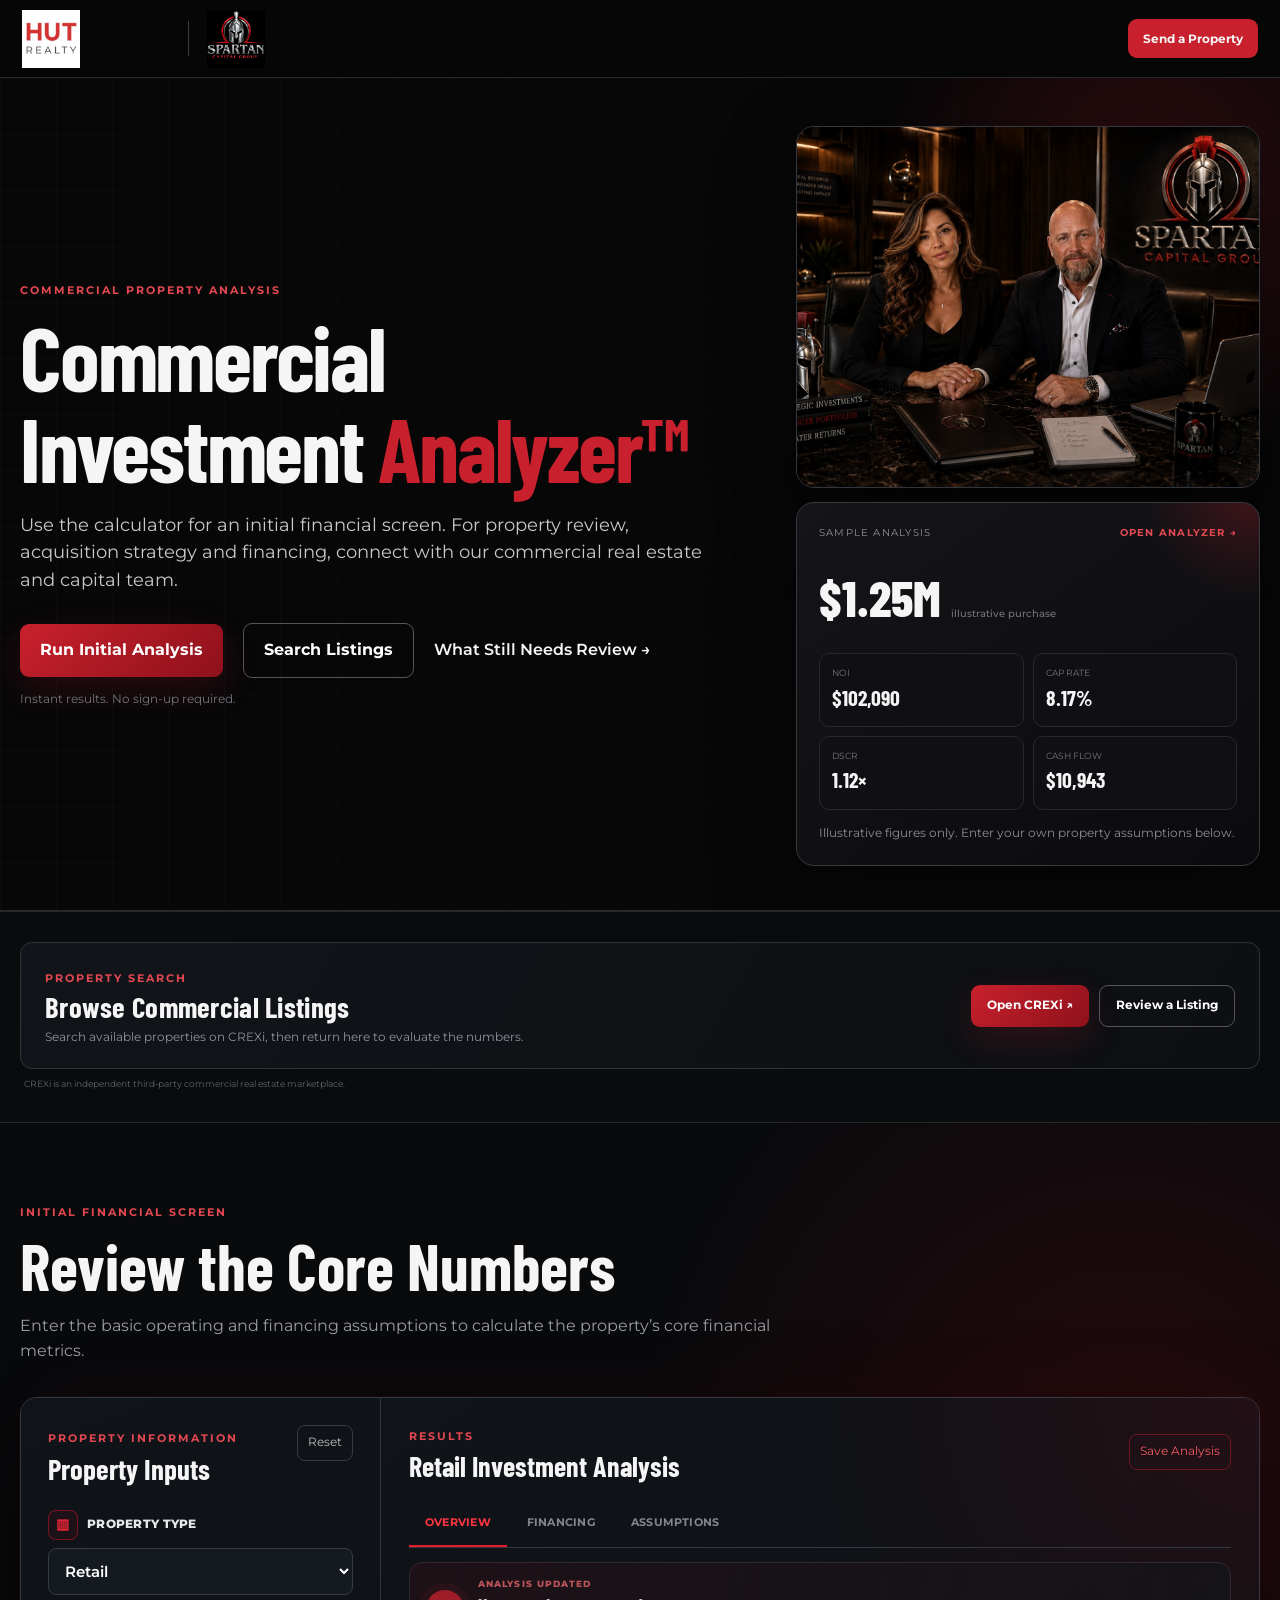
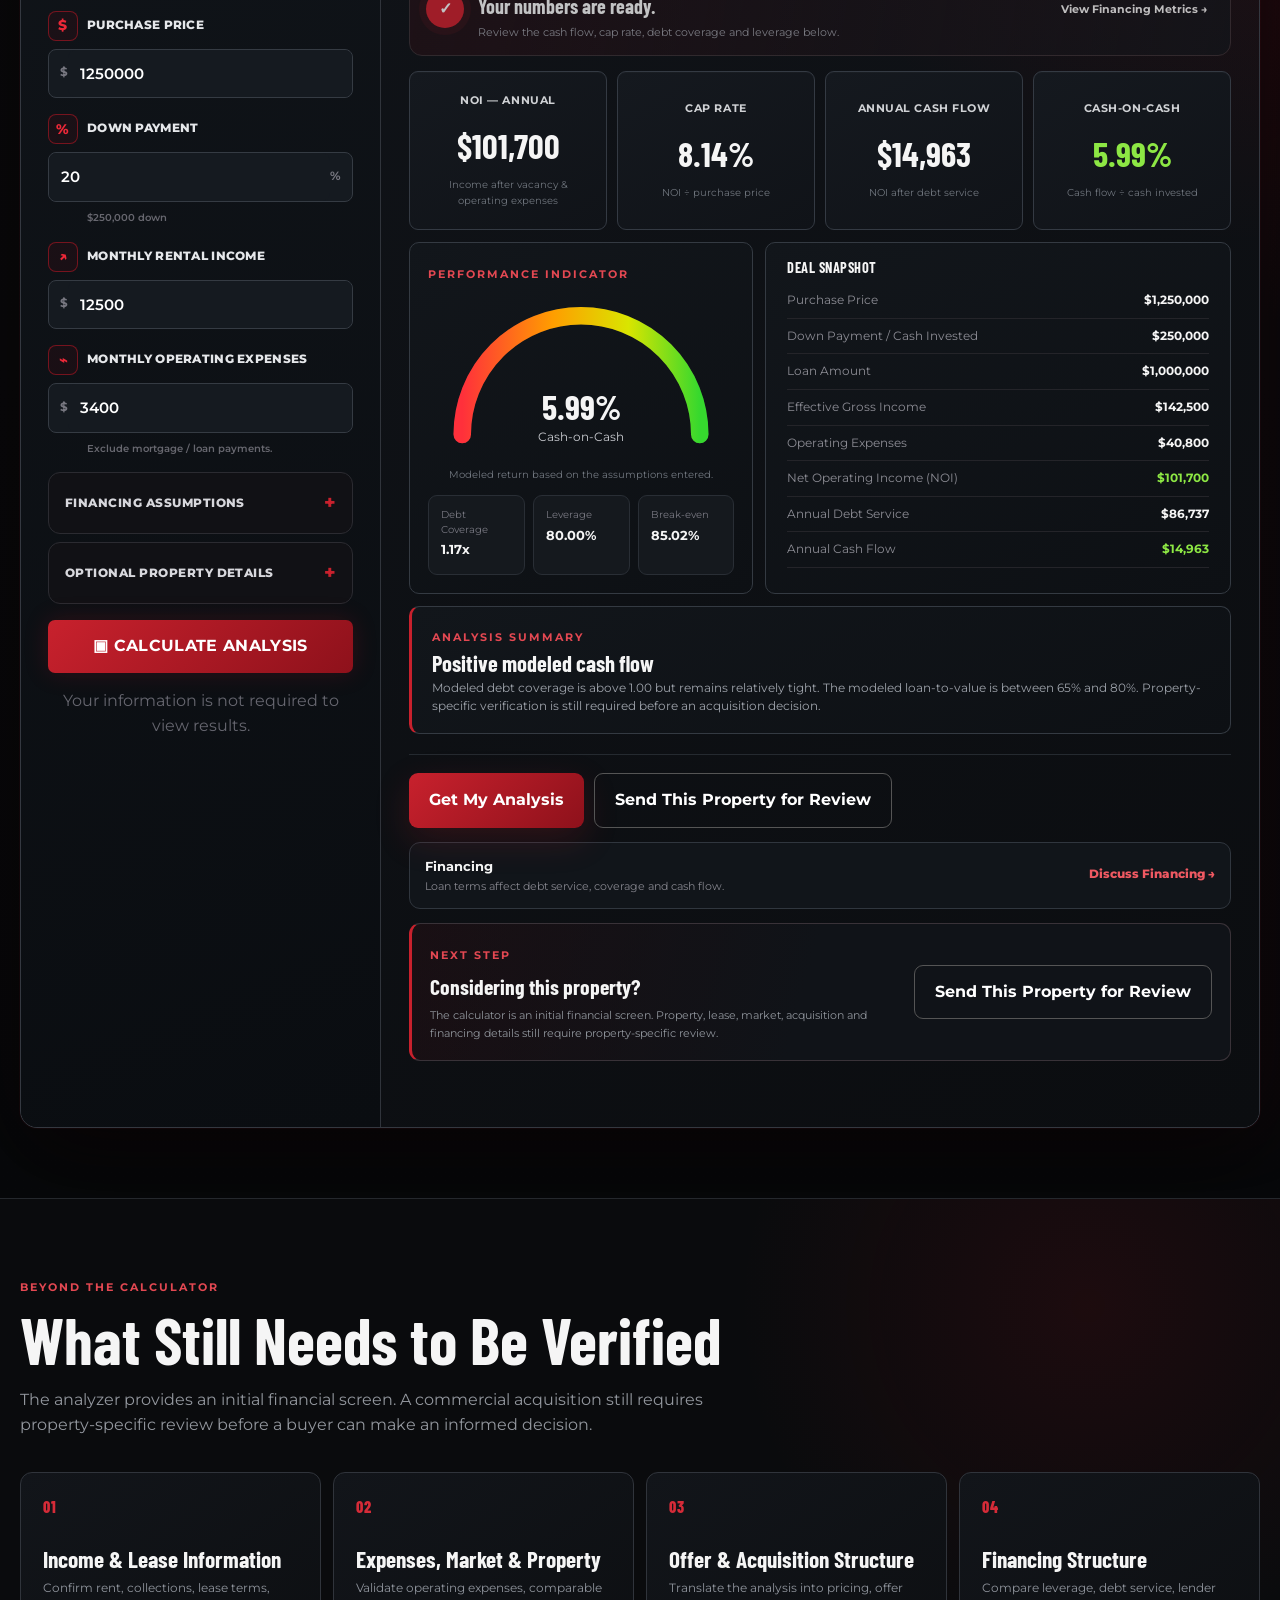
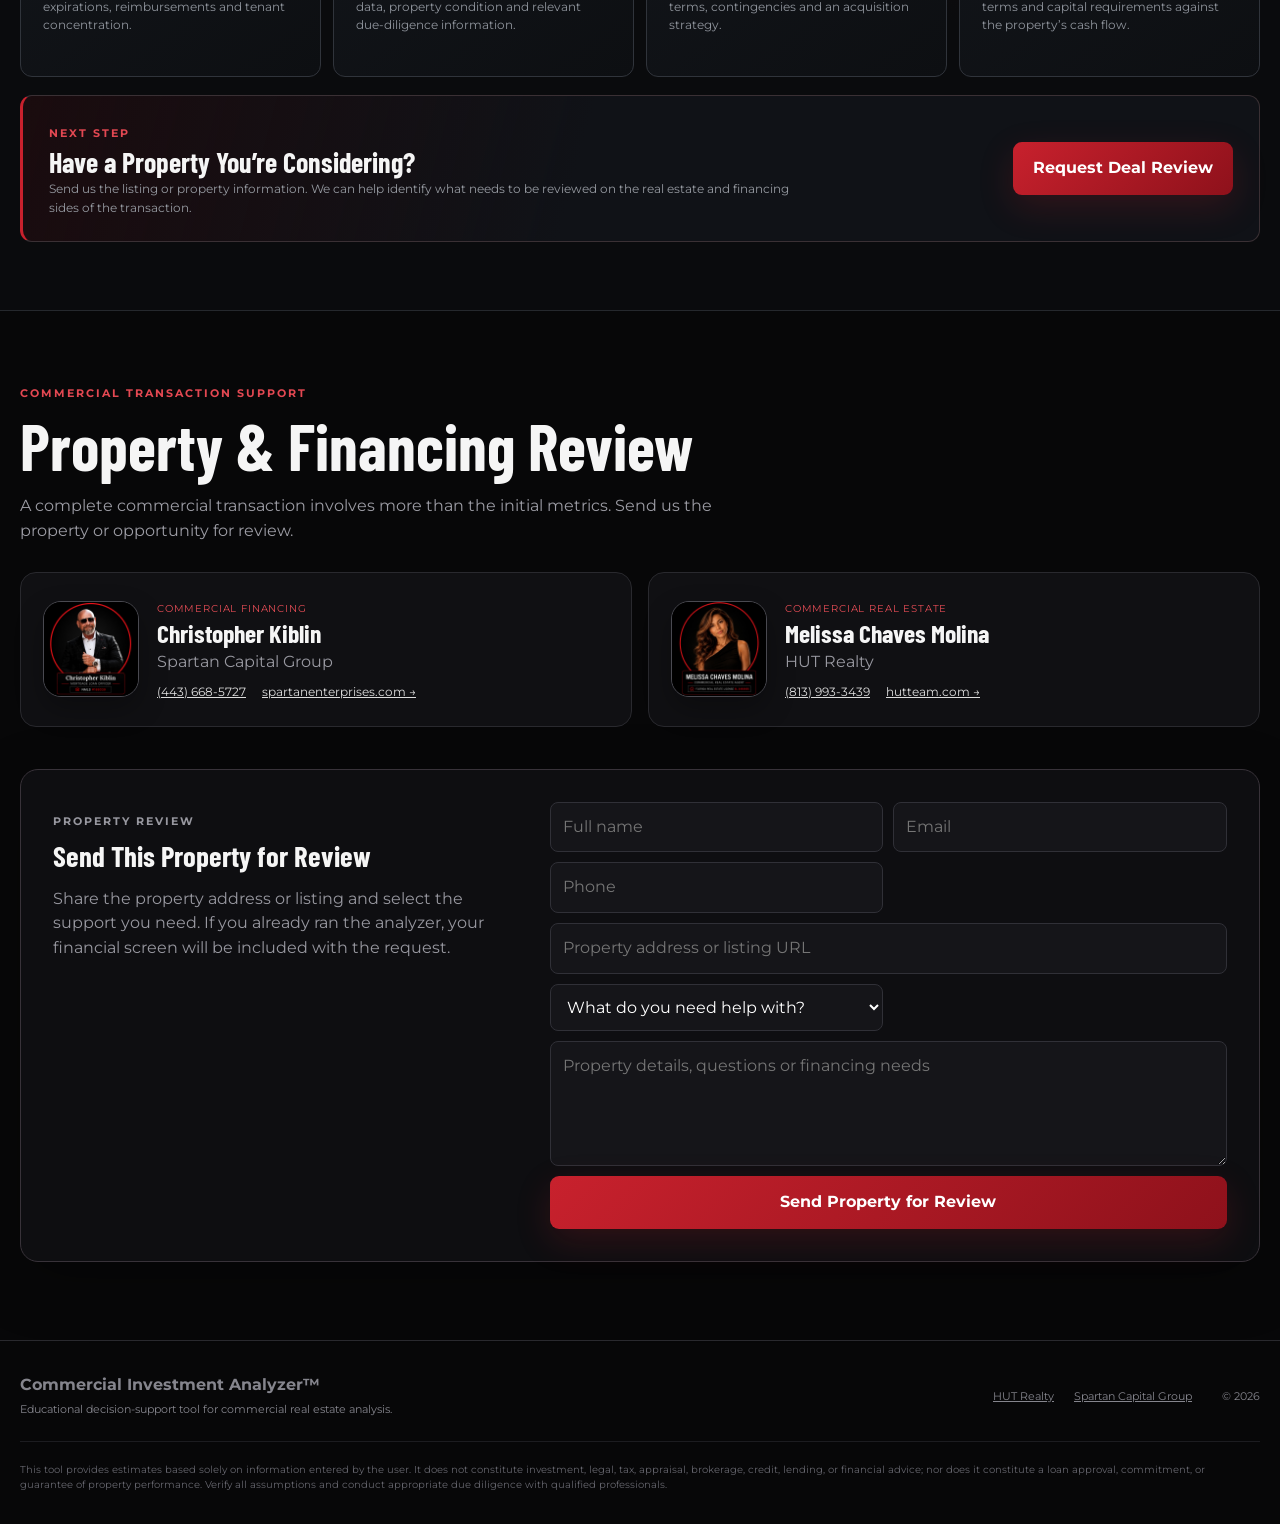
==== index.html @ f77755f1 "Add files via upload" ====
<!DOCTYPE html>

<html lang="en">
<head>
<meta charset="utf-8"/>
<meta content="width=device-width,initial-scale=1,viewport-fit=cover" name="viewport"/>
<meta content="#070708" name="theme-color"/>
<meta content="Commercial Investment Analyzer™ — evaluate commercial real estate opportunities with HUT Realty and Spartan Capital Group." name="description"/>
<meta content="Commercial Investment Analyzer™" property="og:title"/>
<meta content="Run the numbers. Understand the opportunity. Make a more informed commercial real estate decision." property="og:description"/>
<meta content="website" property="og:type"/>
<title>Commercial Investment Analyzer™ | HUT Realty + Spartan Capital Group</title>
<link href="https://fonts.googleapis.com" rel="preconnect"/>
<link crossorigin="" href="https://fonts.gstatic.com" rel="preconnect"/>
<link href="https://fonts.googleapis.com/css2?family=Barlow+Condensed:wght@600;700;800&amp;family=Montserrat:wght@400;500;600;700&amp;display=swap" rel="stylesheet"/>
<style>
:root{
  --bg:#070708;--panel:#101013;--panel2:#151519;--line:#29292e;--line2:#393940;
  --text:#f5f5f5;--muted:#9c9ca4;--red:#c8212d;--red2:#8e111b;--green:#61d38b;
  --shadow:0 24px 70px rgba(0,0,0,.36);--radius:18px;--max:1240px;
}
*{box-sizing:border-box}html{scroll-behavior:smooth}body{margin:0;background:var(--bg);color:var(--text);font-family:Montserrat,Arial,sans-serif;line-height:1.55}
a{color:inherit}button,input,select,textarea{font:inherit}.container{width:min(var(--max),calc(100% - 40px));margin:auto}
.site-header{height:78px;position:sticky;top:0;z-index:20;background:rgba(7,7,8,.92);backdrop-filter:blur(16px);border-bottom:1px solid var(--line);display:flex;align-items:center;padding:0 max(22px,calc((100vw - var(--max))/2));gap:18px}
.brand{display:flex;align-items:center;text-decoration:none;min-width:105px}.brand img{max-height:42px;max-width:160px;object-fit:contain}.brand-fallback{display:flex;flex-direction:column;line-height:.9}.brand-fallback b{font-family:"Barlow Condensed",sans-serif;font-size:1.35rem;letter-spacing:.06em}.brand-fallback small{font-size:.52rem;letter-spacing:.2em;color:#bbb}.brand-spartan .brand-fallback small{color:#e3444c}.brand-divider{width:1px;height:35px;background:var(--line2)}.header-cta{margin-left:auto;text-decoration:none;background:var(--red);padding:10px 15px;border-radius:9px;font-size:.78rem;font-weight:700}
.hero{position:relative;display:flex;align-items:center;overflow:hidden;border-bottom:1px solid var(--line);padding:48px 0 44px}.hero-grid{position:absolute;inset:0;background-image:linear-gradient(rgba(255,255,255,.025) 1px,transparent 1px),linear-gradient(90deg,rgba(255,255,255,.025) 1px,transparent 1px);background-size:56px 56px;mask-image:linear-gradient(to right,#000,transparent)}.hero-glow{position:absolute;width:600px;height:600px;right:-170px;top:-180px;border-radius:50%;background:radial-gradient(circle,rgba(200,33,45,.22),transparent 66%);filter:blur(12px)}.hero-inner{display:grid;grid-template-columns:1.2fr .8fr;gap:80px;align-items:center;position:relative}.eyebrow,.step-label{text-transform:uppercase;letter-spacing:.18em;font-size:.7rem;color:#e34852;font-weight:700}h1,h2,h3,h4{font-family:"Barlow Condensed",Arial,sans-serif;line-height:1.02;margin:0}h1{font-size:clamp(3.4rem,7vw,6.5rem);max-width:850px;letter-spacing:-.025em}h1 span{color:var(--red)}h2{font-size:clamp(2.5rem,5vw,4rem)}h3{font-size:1.8rem}h4{font-size:1.4rem}.hero-copy{max-width:760px;color:#c8c8cd;font-size:1.1rem}.hero-actions{display:flex;flex-wrap:wrap;gap:20px;align-items:center;margin-top:30px}.btn{border:0;background:linear-gradient(135deg,var(--red),var(--red2));color:white;padding:14px 20px;border-radius:9px;text-decoration:none;font-weight:700;cursor:pointer;display:inline-flex;justify-content:center;align-items:center;box-shadow:0 12px 35px rgba(200,33,45,.18)}.btn:hover{filter:brightness(1.1)}.btn-outline{background:transparent;border:1px solid #555;box-shadow:none}.btn-full{width:100%}.text-link{text-decoration:none;font-weight:600}.microcopy{color:#74747c;font-size:.75rem}.hero-preview{position:relative;background:linear-gradient(145deg,#151519,#0b0b0d);border:1px solid #38383f;border-radius:18px;padding:22px;box-shadow:0 30px 80px rgba(0,0,0,.42);overflow:hidden}
.hero-preview:after{content:"";position:absolute;width:220px;height:220px;border-radius:50%;right:-100px;top:-120px;background:radial-gradient(circle,rgba(200,33,45,.25),transparent 68%)}
.preview-top{display:flex;justify-content:space-between;gap:15px;font-size:.63rem;letter-spacing:.12em;color:#8f8f98}.preview-top b{color:#e24b55}.preview-price{font-family:"Barlow Condensed";font-size:3.1rem;font-weight:800;margin:18px 0}.preview-price small{font-family:Montserrat;font-size:.62rem;color:#73737b;font-weight:500}
.preview-grid{display:grid;grid-template-columns:1fr 1fr;gap:9px}.preview-grid div{background:#101014;border:1px solid #27272d;border-radius:10px;padding:12px}.preview-grid small{display:block;color:#74747d;font-size:.57rem}.preview-grid strong{font-family:"Barlow Condensed";font-size:1.35rem}.hero-preview>p{color:#8c8c94;font-size:.72rem;margin:15px 0 0}
.analyzer-section{padding:84px 0;background:linear-gradient(#09090b,#0b0b0e)}.section-heading{max-width:760px;margin-bottom:34px}.section-heading p:last-child{color:var(--muted)}.section-heading.compact{margin-bottom:28px}.software-shell{display:grid;grid-template-columns:370px 1fr;border:1px solid var(--line);border-radius:22px;overflow:hidden;box-shadow:var(--shadow);background:var(--panel)}.input-panel{background:#0c0c0f;border-right:1px solid var(--line);padding:25px;display:grid;grid-template-columns:1fr 1fr;gap:14px}.panel-head{display:flex;justify-content:space-between;align-items:flex-start;grid-column:1/-1;margin-bottom:5px}.panel-head h3{margin-top:4px}.ghost-button,.save-button{background:transparent;color:#bbb;border:1px solid var(--line2);border-radius:8px;padding:8px 10px;cursor:pointer;font-size:.72rem}.save-button{color:#ef5962;border-color:rgba(200,33,45,.45)}label{display:grid;gap:7px;font-size:.72rem;color:#b5b5bc;font-weight:600}label.full,.full{grid-column:1/-1}label em{font-style:normal;color:#707078;font-weight:400}input,select,textarea{width:100%;background:#151519;border:1px solid #303037;color:white;border-radius:8px;padding:12px;outline:none}input:focus,select:focus,textarea:focus{border-color:#8f3038;box-shadow:0 0 0 3px rgba(200,33,45,.09)}.money,.suffix{display:flex;align-items:center;background:#151519;border:1px solid #303037;border-radius:8px}.money b,.suffix b{color:#777780;padding:0 0 0 11px}.suffix b{padding:0 11px 0 0}.money input,.suffix input{border:0;background:transparent}.input-panel small{color:#67676f;font-size:.64rem}.privacy{text-align:center;margin:0;color:#66666f!important}.form-error{color:#ff737b;min-height:16px;margin:0;font-size:.72rem}
.results-panel{padding:28px;min-width:0}.results-top{display:flex;align-items:center;justify-content:space-between;gap:12px}.results-top h3{margin-top:4px}.tabs{display:flex;gap:4px;border-bottom:1px solid var(--line);margin:22px 0}.tab{border:0;background:transparent;color:#85858e;padding:12px 14px;border-bottom:2px solid transparent;cursor:pointer;font-weight:700;font-size:.75rem}.tab.active{color:white;border-color:var(--red)}.tab-panel{display:none}.tab-panel.active{display:block}.metrics-grid{display:grid;grid-template-columns:repeat(3,1fr);gap:12px}.metric{background:var(--panel2);border:1px solid var(--line);border-radius:13px;padding:17px;min-height:120px}.metric span{font-size:.65rem;color:#909098;text-transform:uppercase;letter-spacing:.05em}.metric strong{display:block;font-family:"Barlow Condensed",sans-serif;font-size:2rem;margin:5px 0}.metric small{color:#73737b;font-size:.63rem}.metric.highlight strong{color:var(--green)}.overview-grid{display:grid;grid-template-columns:1fr 1fr;gap:14px;margin-top:14px}.summary-card,.insight-card,.explain-card{border:1px solid var(--line);background:#111115;border-radius:14px;padding:20px}.summary-card dl{margin:15px 0 0}.summary-card dl div{display:flex;justify-content:space-between;gap:15px;padding:9px 0;border-bottom:1px solid #242429;font-size:.75rem}.summary-card dt{color:#8c8c94}.summary-card dd{margin:0;font-weight:700}.summary-card .positive dd{color:var(--green)}.insight-card p{color:#a7a7ae;font-size:.8rem}.signal-grid{display:grid;grid-template-columns:repeat(3,1fr);gap:8px;margin-top:18px}.signal-grid div{background:#17171b;padding:12px;border-radius:9px}.signal-grid span{display:block;color:#777780;font-size:.6rem}.signal-grid strong{font-size:.82rem}.detail-grid{display:grid;grid-template-columns:repeat(3,1fr);gap:12px}.detail-grid article{background:#141418;border:1px solid var(--line);border-radius:12px;padding:18px}.detail-grid span{display:block;color:#85858d;font-size:.68rem}.detail-grid strong{font-family:"Barlow Condensed";font-size:1.9rem}.explain-card{margin-top:14px}.explain-card p{color:#aaaab2;font-size:.8rem}.projection-head{display:flex;justify-content:space-between;gap:24px;align-items:flex-end}.projection-kpis{display:flex;gap:20px}.projection-kpis small{display:block;color:#787880;font-size:.6rem}.projection-kpis strong{font-family:"Barlow Condensed";font-size:1.35rem}.chart-wrap{height:310px;margin:20px 0;border:1px solid var(--line);background:#0d0d10;border-radius:12px;padding:10px}#projectionChart{width:100%;height:100%}.table-wrap{overflow:auto;border:1px solid var(--line);border-radius:12px}table{border-collapse:collapse;width:100%;min-width:690px;font-size:.72rem}th,td{text-align:right;padding:11px;border-bottom:1px solid #25252a}th:first-child,td:first-child{text-align:left}th{color:#777780;font-weight:600;background:#111115}.projection-note{color:#6f6f77;font-size:.68rem}.assumption-list{display:grid;grid-template-columns:1fr 1fr;gap:10px}.assumption-list div{display:flex;justify-content:space-between;gap:15px;background:#141418;border:1px solid var(--line);padding:12px 14px;border-radius:9px;font-size:.72rem}.assumption-list span{color:#808088}.results-actions{display:flex;gap:10px;margin-top:20px}.save-status{font-size:.7rem;color:var(--green);min-height:18px}
.definitions-section{padding:75px 0;background:#f2f2f0;color:#111}.definitions-section .eyebrow{color:#a61923}.definitions-section .section-heading p:last-child{color:#555}.definitions{display:grid;grid-template-columns:repeat(4,1fr);gap:14px}.definitions article{border:1px solid #d3d3d0;background:white;border-radius:14px;padding:22px}.definitions article>b{color:#bd1d28}.definitions article h3{margin:7px 0 10px;font-size:1.45rem}.definitions article p{color:#646469;font-size:.78rem}
.team-section{padding:78px 0}.team-grid{display:grid;grid-template-columns:1fr 1fr;gap:16px}.team-card{border:1px solid var(--line);background:var(--panel);border-radius:16px;padding:22px;display:flex;gap:18px;align-items:center}.avatar{width:72px;height:72px;border-radius:50%;display:grid;place-items:center;border:1px solid #5b1c22;background:radial-gradient(circle,#41151a,#111);color:#ef626b;font-family:"Barlow Condensed";font-size:1.6rem;font-weight:800}.team-card span{color:#e34c55;font-size:.65rem;text-transform:uppercase;letter-spacing:.08em}.team-card h3{font-size:1.6rem}.team-card p{color:#9999a1;margin:4px 0}.team-card a{display:inline-block;margin-right:12px;font-size:.72rem;color:#ddd}.consultation-wrap{display:grid;grid-template-columns:.8fr 1.2fr;gap:45px;margin-top:42px;padding:32px;border:1px solid var(--line);border-radius:18px;background:#0e0e11}.consultation-wrap p{color:#9898a0}.consultation-form{display:grid;grid-template-columns:1fr 1fr;gap:10px}.consultation-form textarea,.consultation-form button{grid-column:1/-1}
footer{border-top:1px solid var(--line);padding:32px 0;color:#85858d}.footer-grid{display:grid;grid-template-columns:1fr auto auto;gap:30px;align-items:center}.footer-grid p{font-size:.68rem;margin:3px 0}.footer-links{display:flex;gap:20px}.footer-links a{font-size:.7rem}.legal{padding-top:20px;border-top:1px solid #1c1c20;margin-top:20px;font-size:.62rem;color:#65656d}
dialog{border:1px solid #34343a;border-radius:18px;background:#111114;color:white;max-width:510px;width:calc(100% - 28px);padding:0;box-shadow:0 30px 100px #000}dialog::backdrop{background:rgba(0,0,0,.78);backdrop-filter:blur(4px)}.dialog-card{padding:28px;display:grid;gap:12px;position:relative}.dialog-card h2{font-size:2.4rem}.dialog-card>p{color:#a3a3aa;font-size:.8rem}.dialog-close{position:absolute;right:16px;top:14px;border:0;background:transparent;color:white;font-size:1.7rem;cursor:pointer}.contact-choice{text-decoration:none;border:1px solid var(--line);background:#17171b;padding:14px;border-radius:10px;display:grid}.contact-choice b{color:#d7444d;font-size:.62rem;text-transform:uppercase}.contact-choice strong{font-size:.9rem}.contact-choice span{font-size:.7rem;color:#8b8b93}
.print-report{display:none}
@media(max-width:1000px){.hero-inner{grid-template-columns:1fr}.hero-preview{max-width:650px}.software-shell{grid-template-columns:1fr}.input-panel{border-right:0;border-bottom:1px solid var(--line)}.metrics-grid{grid-template-columns:repeat(2,1fr)}.definitions{grid-template-columns:1fr 1fr}.consultation-wrap{grid-template-columns:1fr}.projection-head{align-items:flex-start;flex-direction:column}}
@media(max-width:650px){.container{width:min(100% - 24px,var(--max))}.site-header{height:68px;padding:0 12px;gap:9px}.brand{min-width:75px}.brand img{max-width:100px;max-height:32px}.brand-fallback b{font-size:1rem}.brand-fallback small{font-size:.42rem}.header-cta{font-size:.66rem;padding:9px 10px}.hero{padding:34px 0 30px}.hero-inner{gap:28px}.preview-grid{grid-template-columns:1fr 1fr}.hero-copy{font-size:.95rem}.analyzer-section{padding:55px 0}.software-shell{border-radius:14px}.input-panel{padding:16px;grid-template-columns:1fr}.input-panel label,.input-panel .full,.panel-head{grid-column:1}.results-panel{padding:16px}.tabs{overflow:auto;white-space:nowrap}.tab{padding:10px}.metrics-grid{grid-template-columns:1fr 1fr}.metric{padding:13px;min-height:105px}.metric strong{font-size:1.65rem}.overview-grid,.team-grid{grid-template-columns:1fr}.signal-grid{grid-template-columns:1fr}.detail-grid{grid-template-columns:1fr 1fr}.projection-kpis{display:grid;grid-template-columns:1fr 1fr;gap:10px}.assumption-list{grid-template-columns:1fr}.definitions{grid-template-columns:1fr}.definitions-section,.team-section{padding:55px 0}.consultation-wrap{padding:20px}.consultation-form{grid-template-columns:1fr}.consultation-form>*{grid-column:1}.results-actions{flex-direction:column}.footer-grid{grid-template-columns:1fr}.footer-links{flex-direction:column;gap:5px}.team-card{align-items:flex-start}.avatar{width:58px;height:58px;flex:0 0 58px}}
@media print{
  body>*:not(.print-report){display:none!important}
  .print-report{display:block!important;color:#111;background:white;font-family:Arial,sans-serif;padding:24px}
  .print-report h1{font-family:Arial,sans-serif;font-size:28px;color:#111}.print-report h2{font-family:Arial,sans-serif;font-size:18px;color:#b51e29;margin-top:24px}
  .print-report table{min-width:0;font-size:11px}.print-report th,.print-report td{border:1px solid #ccc;color:#111;background:white;padding:7px}
  .print-report .report-grid{display:grid;grid-template-columns:1fr 1fr;gap:8px}.print-report .report-grid div{border:1px solid #ddd;padding:8px}
  .print-report small{color:#666}.print-report .report-footer{margin-top:30px;border-top:1px solid #ccc;padding-top:12px;font-size:9px;color:#666}
}

.analysis-celebration{display:grid;grid-template-columns:auto 1fr auto;gap:14px;align-items:center;border:1px solid rgba(200,33,45,.5);background:linear-gradient(100deg,rgba(200,33,45,.18),rgba(200,33,45,.04));border-radius:13px;padding:14px 16px;margin:-8px 0 16px;opacity:.78;transition:.28s transform,.28s box-shadow,.28s opacity}
.analysis-celebration.fired{opacity:1;transform:translateY(-2px);box-shadow:0 15px 45px rgba(200,33,45,.17)}
.celebration-icon{width:38px;height:38px;border-radius:50%;display:grid;place-items:center;background:#c8212d;font-weight:900;box-shadow:0 0 0 7px rgba(200,33,45,.09)}
.analysis-celebration span{display:block;color:#eb666e;font-size:.57rem;font-weight:800;letter-spacing:.12em}.analysis-celebration strong{display:block;font-family:"Barlow Condensed";font-size:1.25rem}.analysis-celebration p{margin:2px 0 0;color:#97979f;font-size:.68rem}
.analysis-celebration button{border:0;background:transparent;color:#eee;font-size:.68rem;font-weight:700;cursor:pointer;white-space:nowrap}
.metric.result-pop{animation:resultPop .5s ease both}@keyframes resultPop{0%{transform:scale(.96);opacity:.4}65%{transform:scale(1.018)}100%{transform:scale(1);opacity:1}}

.blueprint-section{padding:82px 0;background:linear-gradient(180deg,#0c0c0f,#080809);border-top:1px solid var(--line);border-bottom:1px solid var(--line)}
.blueprint-heading{max-width:920px}.blueprint-grid{display:grid;grid-template-columns:repeat(2,1fr);gap:14px}
.blueprint-grid article{position:relative;border:1px solid var(--line);border-radius:15px;background:#111114;padding:24px;overflow:hidden}
.blueprint-grid article>span{position:absolute;right:16px;top:8px;font-family:"Barlow Condensed";font-size:3.4rem;font-weight:800;color:rgba(200,33,45,.12)}
.blueprint-grid h3{font-size:1.55rem;padding-right:50px}.blueprint-grid p{color:#9c9ca4;font-size:.78rem}
.blueprint-grid ul{margin:14px 0 0;padding-left:17px;color:#c7c7cc;font-size:.72rem}.blueprint-grid li{margin:5px 0}
.blueprint-warning{display:grid;grid-template-columns:1fr 1.25fr auto;gap:28px;align-items:center;margin-top:18px;padding:25px;border:1px solid rgba(200,33,45,.4);border-radius:15px;background:linear-gradient(110deg,#1d0c0f,#101013)}
.blueprint-warning h3{font-size:1.7rem}.blueprint-warning p{color:#a6a6ae;font-size:.78rem}

@media(max-width:1000px){.blueprint-warning{grid-template-columns:1fr}.blueprint-grid{grid-template-columns:1fr 1fr}}
@media(max-width:650px){.analysis-celebration{grid-template-columns:auto 1fr}.analysis-celebration button{grid-column:1/-1;text-align:left;padding:4px 0}.blueprint-grid{grid-template-columns:1fr}.blueprint-section{padding:55px 0}.blueprint-warning{padding:20px}}


.single-thanks{min-height:100vh;display:grid;place-items:center;padding:38px 0;background:
radial-gradient(circle at 75% 20%,rgba(200,33,45,.18),transparent 35%),
linear-gradient(180deg,#0b0b0d,#070708)}
.single-thanks[hidden]{display:none!important}
.thanks-card{width:min(860px,calc(100% - 28px));border:1px solid #34343a;border-radius:22px;background:linear-gradient(145deg,#141418,#0c0c0f);padding:clamp(28px,6vw,64px);box-shadow:0 30px 100px rgba(0,0,0,.45);text-align:center}
.check{width:68px;height:68px;border-radius:50%;margin:0 auto 20px;display:grid;place-items:center;background:#c8212d;font-size:2rem;font-weight:900;box-shadow:0 0 0 12px rgba(200,33,45,.08)}
.thanks-card h1{font-size:clamp(3rem,8vw,5.5rem);margin:0}.thanks-card h1 span{color:#c8212d}.thanks-card>p{max-width:680px;margin:16px auto;color:#aaaab2}
.thanks-actions{display:flex;justify-content:center;gap:12px;flex-wrap:wrap;margin-top:28px}.thanks-actions button{font:inherit}
.next-grid{display:grid;grid-template-columns:1fr 1fr;gap:12px;margin-top:34px;text-align:left}.next-grid a{border:1px solid #29292e;background:#111114;border-radius:13px;padding:18px;text-decoration:none}
.next-grid small{display:block;color:#db4852;text-transform:uppercase;letter-spacing:.09em}.next-grid strong{display:block;font-family:"Barlow Condensed";font-size:1.45rem}.next-grid span{display:block;color:#8f8f97;font-size:.72rem;margin-top:4px}
.thanks-note{font-size:.68rem!important;color:#6f6f77!important;margin-top:24px!important}
.single-print-area{display:none}
@media(max-width:650px){.single-thanks{padding:20px 0}.next-grid{grid-template-columns:1fr}}
@media print{
  body>*:not(.single-print-area){display:none!important}
  .single-print-area{display:block!important;color:#111;background:white;font-family:Arial,sans-serif;padding:24px}
  .single-print-area h1{font-family:Arial,sans-serif;font-size:28px;color:#111}
  .single-print-area h2{font-family:Arial,sans-serif;font-size:18px;color:#b51e29;margin-top:24px}
  .single-print-area table{min-width:0;font-size:11px}
  .single-print-area th,.single-print-area td{border:1px solid #ccc;color:#111;background:white;padding:7px}
  .single-print-area .report-grid{display:grid;grid-template-columns:1fr 1fr;gap:8px}
  .single-print-area .report-grid div{border:1px solid #ddd;padding:8px}
  .single-print-area small{color:#666}
  .single-print-area .report-footer{margin-top:30px;border-top:1px solid #ccc;padding-top:12px;font-size:9px;color:#666}
}


.deal-source-section{padding:56px 0;background:#0b0b0d;border-bottom:1px solid var(--line)}
.deal-source-card{display:grid;grid-template-columns:1.15fr .85fr;gap:34px;align-items:center;border:1px solid var(--line);border-radius:18px;background:linear-gradient(120deg,#121216,#0b0b0d);padding:30px;box-shadow:var(--shadow)}
.deal-source-card h2{font-size:clamp(2.3rem,5vw,3.6rem);margin-top:4px}.deal-source-card h2 span{color:var(--red)}
.deal-source-card p{color:#a8a8b0;max-width:690px}.deal-source-actions{display:flex;gap:12px;flex-wrap:wrap;margin-top:20px}
.deal-source-steps{display:grid;gap:10px}.deal-source-step{display:grid;grid-template-columns:44px 1fr;gap:13px;align-items:center;border:1px solid #29292e;background:#101013;border-radius:12px;padding:13px}
.deal-source-step b{width:44px;height:44px;border-radius:50%;display:grid;place-items:center;background:rgba(200,33,45,.16);color:#ef5962;font-family:"Barlow Condensed";font-size:1.25rem}
.deal-source-step strong{display:block;font-family:"Barlow Condensed";font-size:1.25rem}.deal-source-step small{display:block;color:#85858e}
.external-note{font-size:.62rem!important;color:#686871!important;margin-top:12px!important}
@media(max-width:800px){.deal-source-card{grid-template-columns:1fr;padding:22px}.deal-source-section{padding:38px 0}}


.brand img{display:block;object-fit:contain}
.hero-visual{display:grid;gap:14px}
.hero-team-image{position:relative;border:1px solid #38383f;border-radius:18px;overflow:hidden;min-height:250px;background:#111;box-shadow:0 30px 80px rgba(0,0,0,.42)}
.hero-team-image img{width:100%;height:100%;min-height:250px;max-height:340px;object-fit:cover;object-position:center;display:block}
.hero-team-image::after{content:"";position:absolute;inset:0;background:linear-gradient(to top,rgba(4,4,6,.8),transparent 55%)}
.hero-team-label{position:absolute;z-index:2;left:18px;bottom:16px;right:18px}
.hero-team-label small{display:block;color:#e84b55;text-transform:uppercase;letter-spacing:.13em;font-weight:800;font-size:.62rem}
.hero-team-label strong{font-family:"Barlow Condensed";font-size:1.45rem;display:block;margin-top:2px}
.avatar.avatar-photo{overflow:hidden;padding:0;background:#111;border-color:#444}
.avatar.avatar-photo img{width:100%;height:100%;object-fit:cover;object-position:center top;display:block}
.team-card{min-height:126px}
@media(max-width:650px){
  .hero-team-image{min-height:210px}
  .hero-team-image img{min-height:210px;max-height:280px}
}


/* Larger brand and team visuals */
.brand{min-width:148px}
.brand img{max-height:58px;max-width:190px;width:auto;height:auto}
.brand-fallback b{font-size:1.35rem}
.brand-fallback small{font-size:.68rem}

.hero-team-image{min-height:340px}
.hero-team-image img{min-height:340px;max-height:430px;object-fit:cover;object-position:center 30%}
.hero-team-label strong{font-size:1.7rem}

.avatar.avatar-photo{
  width:96px;
  height:96px;
  min-width:96px;
  border-radius:18px;
  border:1px solid #494950;
  box-shadow:0 12px 28px rgba(0,0,0,.28)
}
.avatar.avatar-photo img{width:100%;height:100%;object-fit:cover;object-position:center 20%}

.team-card{
  min-height:150px;
  gap:18px;
  align-items:center
}

@media(max-width:650px){
  .brand{min-width:120px}
  .brand img{max-height:48px;max-width:150px}
  .hero-team-image{min-height:280px}
  .hero-team-image img{min-height:280px;max-height:330px}
  .avatar.avatar-photo{
    width:82px;
    height:82px;
    min-width:82px
  }
}


/* Simplified analyzer */
.input-panel details.full{grid-column:1/-1;border:1px solid #2b2b31;border-radius:12px;background:#111115;padding:0;overflow:hidden}
.input-panel details summary{cursor:pointer;padding:15px 16px;font-size:.74rem;font-weight:800;color:#d7d7dc;list-style:none;display:flex;justify-content:space-between;align-items:center}
.input-panel details summary::-webkit-details-marker{display:none}
.input-panel details summary::after{content:"+";font-size:1.2rem;color:var(--red)}
.input-panel details[open] summary::after{content:"−"}
.advanced-fields{display:grid;grid-template-columns:1fr 1fr;gap:12px;padding:0 16px 16px}
.quick-note{grid-column:1/-1;margin:-3px 0 2px;color:#787880;font-size:.66rem}
@media(max-width:650px){.advanced-fields{grid-template-columns:1fr}}


.mini-financing-note{
  margin-top:14px;
  padding:13px 15px;
  border:1px solid #303035;
  border-radius:11px;
  background:#101013;
  display:flex;
  align-items:center;
  justify-content:space-between;
  gap:14px
}
.mini-financing-note strong{display:block;font-size:.82rem}
.mini-financing-note span{display:block;color:#85858d;font-size:.68rem;margin-top:2px}
.mini-financing-note a{white-space:nowrap;color:#ef5962;font-size:.72rem;font-weight:800;text-decoration:none}
@media(max-width:650px){
  .mini-financing-note{align-items:flex-start;flex-direction:column}
}


/* Dashboard-style analyzer inspired by the supplied reference */
.analyzer-section{
  padding:70px 0;
  background:
    radial-gradient(circle at 88% 20%,rgba(184,15,26,.16),transparent 28%),
    linear-gradient(180deg,#090a0c,#07080a)
}
.software-shell{
  grid-template-columns:360px minmax(0,1fr);
  border:1px solid #343840;
  border-radius:17px;
  background:#0b0d10;
  box-shadow:0 0 0 1px rgba(200,33,45,.05),0 30px 90px rgba(0,0,0,.52),20px 0 80px rgba(165,9,20,.08);
  overflow:hidden
}
.analyzer-inputs{
  display:block;
  background:linear-gradient(160deg,#101419,#0a0d11);
  border-right:1px solid #30343b;
  padding:27px
}
.analyzer-inputs .panel-head{margin-bottom:26px}
.analyzer-inputs .panel-head h3{font-size:1.8rem}
.analyzer-field{display:grid!important;gap:8px!important;margin-bottom:16px}
.field-title{
  display:flex;
  align-items:center;
  gap:9px;
  color:#e5e7ea;
  font-size:.72rem;
  font-weight:800;
  text-transform:uppercase;
  letter-spacing:.025em
}
.field-title i{
  width:30px;height:30px;
  border:1px solid rgba(225,25,40,.46);
  border-radius:8px;
  display:grid;place-items:center;
  color:#ec2838;
  font-style:normal;
  font-size:.9rem;
  background:rgba(182,10,24,.08)
}
.analyzer-inputs input,.analyzer-inputs select,.analyzer-inputs .money,.analyzer-inputs .suffix{
  background:#151a20;
  border-color:#353b43;
  min-height:47px
}
.analyzer-inputs input,.analyzer-inputs select{font-size:.95rem}
.analyzer-inputs small{margin-left:39px}
.compact-details{
  border-top:1px solid #242930;
  padding-top:4px;
  margin-top:8px
}
.compact-details summary{
  padding:12px 2px;
  color:#9ca2aa;
  font-size:.7rem;
  font-weight:800;
  cursor:pointer;
  text-transform:uppercase;
  letter-spacing:.04em
}
.compact-details[open] summary{color:#e8e9eb}
.advanced-fields{margin-top:8px}
.analyzer-run{
  margin-top:16px;
  min-height:51px;
  border-radius:7px;
  box-shadow:0 0 25px rgba(204,18,33,.18);
  text-transform:uppercase;
  letter-spacing:.02em
}
.analyzer-run span{font-size:1rem;margin-right:5px}
.results-panel{
  padding:0 28px 26px;
  background:
    radial-gradient(circle at 100% 0,rgba(143,11,21,.16),transparent 28%),
    linear-gradient(145deg,#101318,#0b0d10)
}
.results-top{padding-top:25px}
.results-top h3{font-size:1.75rem}
.tabs{
  margin:19px 0 22px;
  border-bottom:1px solid #343941
}
.tab{
  padding:14px 16px;
  text-transform:uppercase;
  letter-spacing:.02em;
  font-size:.7rem
}
.tab.active{color:#ff3543;border-color:#e51b2b}
.analysis-celebration{
  background:linear-gradient(100deg,rgba(168,12,23,.12),rgba(19,22,27,.88));
  border-color:#3a3034;
  margin-bottom:15px
}
.metrics-grid{
  grid-template-columns:repeat(4,minmax(0,1fr));
  gap:10px
}
.metric{
  min-height:148px;
  border-radius:9px;
  background:linear-gradient(150deg,#15191f,#101318);
  border:1px solid #343a43;
  padding:20px 16px;
  display:flex;
  flex-direction:column;
  justify-content:center;
  text-align:center;
  box-shadow:inset 0 1px 0 rgba(255,255,255,.02)
}
.metric span{font-size:.68rem;color:#d0d2d5;font-weight:700}
.metric strong{font-size:2.15rem;margin:10px 0 5px}
.metric small{color:#6f757d}
.metric.highlight strong{color:#8de744}
.secondary-metric{display:none}
.dashboard-lower{
  display:grid;
  grid-template-columns:.85fr 1.15fr;
  gap:12px;
  margin-top:12px
}
.performance-card,.dashboard-snapshot,.dashboard-insight{
  border:1px solid #343a42;
  background:linear-gradient(155deg,#12161b,#0d1014);
  border-radius:10px
}
.performance-card{padding:18px;min-height:295px}
.performance-title{text-align:left}
.gauge-wrap{position:relative;max-width:300px;margin:12px auto 0}
.performance-gauge{display:block;width:100%;height:auto}
.gauge-value{
  position:absolute;
  left:0;right:0;
  bottom:11px;
  text-align:center
}
.gauge-value strong{
  display:block;
  font-family:"Barlow Condensed",sans-serif;
  font-size:2.15rem;
  line-height:1
}
.gauge-value span{font-size:.72rem;color:#c9cbd0}
.gauge-caption{text-align:center;color:#727880;font-size:.64rem;margin:7px 0 12px}
.dashboard-signals{margin-top:10px}
.dashboard-signals div{background:#15191e;border:1px solid #292e35}
.dashboard-snapshot{padding:18px 21px}
.dashboard-snapshot h4{
  text-transform:uppercase;
  font-size:.9rem;
  letter-spacing:.035em
}
.dashboard-snapshot dl{margin-top:8px}
.dashboard-snapshot dl div{padding:8px 0}
.dashboard-snapshot .positive dd{color:#8de744}
.dashboard-insight{
  margin-top:12px;
  padding:17px 20px;
  border-left:3px solid #c8212d
}
.dashboard-insight h4{margin:3px 0 4px}
.dashboard-insight p{margin:0;color:#9da2aa;font-size:.75rem}
.detail-grid article{
  background:linear-gradient(150deg,#15191f,#101318);
  border-color:#343a43
}
.results-actions{border-top:1px solid #252a30;padding-top:18px}
.mini-financing-note{background:#11151a;border-color:#30363e}

@media(max-width:980px){
  .software-shell{grid-template-columns:1fr}
  .analyzer-inputs{border-right:0;border-bottom:1px solid #30343b}
  .metrics-grid{grid-template-columns:repeat(2,1fr)}
}
@media(max-width:650px){
  .analyzer-section{padding:44px 0}
  .software-shell{border-radius:13px}
  .analyzer-inputs{padding:18px}
  .results-panel{padding:0 14px 18px}
  .results-top{padding-top:18px}
  .tabs{overflow:auto}
  .metrics-grid{grid-template-columns:1fr 1fr}
  .metric{min-height:118px;padding:14px 10px}
  .metric strong{font-size:1.72rem}
  .metric small{display:none}
  .dashboard-lower{grid-template-columns:1fr}
  .performance-card{min-height:250px}
  .gauge-wrap{max-width:260px}
  .dashboard-snapshot{padding:16px}
}


/* Supplied team photo: clean, professional hero treatment */
.hero-couple-photo{
  min-height:360px;
  background:#08090b;
  border-color:#343840
}
.hero-couple-photo::after{
  background:linear-gradient(to top,rgba(4,4,6,.18),transparent 38%)
}
.hero-couple-photo img{
  width:100%;
  height:100%;
  min-height:360px;
  max-height:460px;
  object-fit:cover;
  object-position:center 46%
}
@media(max-width:650px){
  .hero-couple-photo{min-height:300px}
  .hero-couple-photo img{
    min-height:300px;
    max-height:360px;
    object-position:center 45%
  }
}


/* Compact professional property-search resource */
.property-search-section{
  padding:30px 0;
  background:#0a0b0d;
  border-top:1px solid #24272c;
  border-bottom:1px solid #24272c
}
.property-search-strip{
  display:flex;
  align-items:center;
  justify-content:space-between;
  gap:28px;
  padding:22px 24px;
  border:1px solid #30343a;
  border-radius:12px;
  background:linear-gradient(120deg,#111419,#0d0f12)
}
.property-search-copy{max-width:650px}
.property-search-copy h3{
  margin:4px 0 5px;
  font-family:"Barlow Condensed",sans-serif;
  font-size:1.8rem;
  line-height:1;
  letter-spacing:.01em
}
.property-search-copy p{
  margin:0;
  color:#8f949b;
  font-size:.78rem
}
.property-search-actions{
  display:flex;
  align-items:center;
  gap:10px;
  flex-shrink:0
}
.property-search-actions .btn{
  min-height:42px;
  padding:10px 16px;
  font-size:.72rem
}
.property-search-note{
  margin:8px 4px 0;
  color:#5f646b;
  font-size:.58rem
}
@media(max-width:760px){
  .property-search-section{padding:20px 0}
  .property-search-strip{
    align-items:flex-start;
    flex-direction:column;
    gap:16px;
    padding:18px
  }
  .property-search-copy h3{font-size:1.55rem}
  .property-search-actions{
    width:100%;
    display:grid;
    grid-template-columns:1fr 1fr
  }
  .property-search-actions .btn{
    width:100%;
    text-align:center;
    justify-content:center
  }
}


/* Lead-focused transaction handoff */
.transaction-review-section{
  padding:68px 0;
  background:
    radial-gradient(circle at 85% 15%,rgba(163,13,24,.12),transparent 28%),
    #0a0b0d;
  border-top:1px solid #25282d;
  border-bottom:1px solid #25282d
}
.transaction-review-heading{max-width:820px}
.transaction-review-heading p:last-child{
  max-width:760px;
  color:#93979e
}
.transaction-review-grid{
  display:grid;
  grid-template-columns:repeat(4,1fr);
  gap:12px;
  margin-top:28px
}
.transaction-review-grid article{
  position:relative;
  min-height:205px;
  padding:22px;
  border:1px solid #30343b;
  border-radius:12px;
  background:linear-gradient(145deg,#12151a,#0d0f12)
}
.transaction-review-grid article>span{
  display:block;
  color:#d52b38;
  font-family:"Barlow Condensed",sans-serif;
  font-size:1rem;
  font-weight:800;
  letter-spacing:.08em;
  margin-bottom:28px
}
.transaction-review-grid h3{
  font-size:1.45rem;
  margin-bottom:8px
}
.transaction-review-grid p{
  margin:0;
  color:#8f949c;
  font-size:.72rem;
  line-height:1.6
}
.transaction-handoff{
  margin-top:18px;
  padding:24px 26px;
  border:1px solid #3a3034;
  border-left:3px solid #c8212d;
  border-radius:12px;
  background:linear-gradient(105deg,rgba(166,14,25,.10),#101217 45%);
  display:flex;
  align-items:center;
  justify-content:space-between;
  gap:26px
}
.transaction-handoff h3{
  margin:3px 0 4px;
  font-size:1.75rem
}
.transaction-handoff p{
  margin:0;
  max-width:760px;
  color:#969aa1;
  font-size:.75rem
}
.transaction-handoff .btn{flex-shrink:0}
.team-section{padding-top:62px}
.consultation-wrap{
  border-color:#383239;
  box-shadow:0 18px 60px rgba(0,0,0,.28)
}
.consultation-form input[name="property"]{grid-column:1/-1}

@media(max-width:900px){
  .transaction-review-grid{grid-template-columns:1fr 1fr}
}
@media(max-width:650px){
  .transaction-review-section{padding:46px 0}
  .transaction-review-grid{grid-template-columns:1fr}
  .transaction-review-grid article{min-height:0}
  .transaction-review-grid article>span{margin-bottom:16px}
  .transaction-handoff{
    align-items:flex-start;
    flex-direction:column;
    padding:20px
  }
  .transaction-handoff .btn{width:100%;text-align:center}
}


.single-report-preview{
  margin-top:28px;
  text-align:left;
  border:1px solid #30343a;
  background:#fff;
  color:#111;
  border-radius:14px;
  padding:24px;
  max-height:620px;
  overflow:auto
}
.single-report-preview h1{
  color:#111;
  font-family:Arial,sans-serif;
  font-size:26px;
  margin:0 0 8px
}
.single-report-preview h2{
  color:#b51e29;
  font-family:Arial,sans-serif;
  font-size:17px;
  margin:22px 0 10px
}
.single-report-preview p,
.single-report-preview small{color:#333}
.single-report-preview .report-grid{
  display:grid;
  grid-template-columns:1fr 1fr;
  gap:8px
}
.single-report-preview .report-grid>div{
  border:1px solid #ddd;
  padding:9px;
  border-radius:6px;
  background:#fafafa
}
.single-report-preview .report-footer{
  margin-top:24px;
  border-top:1px solid #ddd;
  padding-top:12px;
  color:#666;
  font-size:10px;
  line-height:1.5
}
@media(max-width:650px){
  .single-report-preview{
    padding:16px;
    max-height:none
  }
  .single-report-preview .report-grid{
    grid-template-columns:1fr
  }
}


.result-handoff{
  margin-top:14px;padding:18px;border:1px solid #393238;border-left:3px solid #c8212d;
  border-radius:11px;background:linear-gradient(105deg,rgba(169,14,25,.08),#101318 48%);
  display:flex;align-items:center;justify-content:space-between;gap:20px
}
.result-handoff>div{max-width:680px}
.result-handoff strong{display:block;margin:3px 0 4px;font-family:"Barlow Condensed",sans-serif;font-size:1.35rem}
.result-handoff p{margin:0;color:#8f949b;font-size:.7rem;line-height:1.55}
.result-handoff .btn{flex-shrink:0}
@media(max-width:650px){
  .result-handoff{align-items:flex-start;flex-direction:column}
  .result-handoff .btn{width:100%;text-align:center}
}
</style>
</head>
<body>
<header class="site-header">
<a class="brand brand-hut" href="https://www.hutteam.com/" rel="noopener" target="_blank">
<img alt="HUT Realty" onerror="this.style.display='none'" onload="this.nextElementSibling.style.display='none'" src="hut-realty-logo.jpg"/>
<span class="brand-fallback"><b>HUT</b><small>REALTY</small></span>
</a>
<span aria-hidden="true" class="brand-divider"></span>
<a class="brand brand-spartan" href="https://www.spartanenterprises.com/" rel="noopener" target="_blank">
<img alt="Spartan Capital Group" onerror="this.style.display='none'" onload="this.nextElementSibling.style.display='none'" src="spartan-capital-group-logo.jpg"/>
<span class="brand-fallback"><b>SPARTAN</b><small>CAPITAL GROUP</small></span>
</a>
<a class="header-cta" href="#deal-review">Send a Property</a>
</header>
<div hidden="">
<form data-netlify="true" method="POST" name="consultation-request">
<input name="form-name" type="hidden" value="consultation-request"/>
<input name="subject" type="hidden" value="New Commercial Deal Review Request"/>
<input name="fullName"/>
<input name="email"/>
<input name="phone"/>
<input name="property"/>
<input name="service"/>
<textarea name="analysisSummary"></textarea>
<textarea name="message"></textarea>
</form>
<form data-netlify="true" method="POST" name="investment-report">
<input name="form-name" type="hidden" value="investment-report"/>
<input name="subject"/>
<textarea name="analysisSummary"></textarea>
<input name="fullName"/>
<input name="email"/>
<input name="phone"/>
</form>
</div>
<main>
<section class="hero">
<div class="hero-grid"></div>
<div class="hero-glow"></div>
<div class="container hero-inner">
<div>
<p class="eyebrow">Commercial Property Analysis</p>
<h1>Commercial Investment <span>Analyzer™</span></h1>
<p class="hero-copy">Use the calculator for an initial financial screen. For property review, acquisition strategy and financing, connect with our commercial real estate and capital team.</p>
<div class="hero-actions">
<a class="btn" href="#analyzer">Run Initial Analysis</a>
<a class="btn btn-outline" href="#find-investments">Search Listings</a>
<a class="text-link" href="#transaction-review">What Still Needs Review →</a>
</div>
<p class="microcopy">Instant results. No sign-up required.</p>
</div>
<div class="hero-visual">
<div class="hero-team-image hero-couple-photo">
  <img alt="Commercial real estate and financing team" src="[data-uri]"/>
</div>
<div aria-label="Commercial Investment Analyzer preview" class="hero-preview">
<div class="preview-top"><span>SAMPLE ANALYSIS</span><b>OPEN ANALYZER →</b></div>
<div class="preview-price">$1.25M <small>illustrative purchase</small></div>
<div class="preview-grid">
<div><small>NOI</small><strong>$102,090</strong></div>
<div><small>CAP RATE</small><strong>8.17%</strong></div>
<div><small>DSCR</small><strong>1.12×</strong></div>
<div><small>CASH FLOW</small><strong>$10,943</strong></div>
</div>
<p>Illustrative figures only. Enter your own property assumptions below.</p>
</div>
</div>
</div>
</section>
<section class="deal-source-section property-search-section" id="find-investments">
<div class="container">
<div class="property-search-strip">
  <div class="property-search-copy">
    <span class="step-label">PROPERTY SEARCH</span>
    <h3>Browse Commercial Listings</h3>
    <p>Search available properties on CREXi, then return here to evaluate the numbers.</p>
  </div>
  <div class="property-search-actions">
    <a class="btn" href="https://www.crexi.com/" rel="noopener noreferrer" target="_blank">Open CREXi ↗</a>
    <a class="btn btn-outline" href="#analyzer">Review a Listing</a>
  </div>
</div>
<p class="property-search-note">CREXi is an independent third-party commercial real estate marketplace.</p>
</div>
</section>
<section class="analyzer-section" id="analyzer">
<div class="container">
<div class="section-heading">
<p class="eyebrow">INITIAL FINANCIAL SCREEN</p>
<h2>Review the Core Numbers</h2>
<p>Enter the basic operating and financing assumptions to calculate the property’s core financial metrics.</p>
</div>
<div class="software-shell">
<form class="input-panel analyzer-inputs" id="analysisForm" novalidate="">
<div class="panel-head">
<div><span class="step-label">PROPERTY INFORMATION</span><h3>Property Inputs</h3></div>
<button class="ghost-button" id="resetAnalysis" type="button">Reset</button>
</div>

<label class="full analyzer-field">
  <span class="field-title"><i>▥</i> Property Type</span>
  <select id="propertyType">
    <option>Retail</option><option>Office</option><option>Industrial</option><option>Multifamily</option>
    <option>Mixed Use</option><option>Hospitality</option><option>Self Storage</option>
    <option>Medical</option><option>Land</option><option>Other</option>
  </select>
</label>

<label class="full analyzer-field">
  <span class="field-title"><i>$</i> Purchase Price</span>
  <div class="money"><b>$</b><input id="purchasePrice" min="1" required="" step="1000" type="number" value="1250000"/></div>
</label>

<label class="full analyzer-field">
  <span class="field-title"><i>%</i> Down Payment</span>
  <div class="suffix"><input id="downPaymentPct" max="100" min="0" required="" step="1" type="number" value="20"/><b>%</b></div>
  <small id="downPaymentPercent">$250,000 down</small>
</label>

<label class="full analyzer-field">
  <span class="field-title"><i>↗</i> Monthly Rental Income</span>
  <div class="money"><b>$</b><input id="monthlyIncome" min="0" required="" step="100" type="number" value="12500"/></div>
</label>

<label class="full analyzer-field">
  <span class="field-title"><i>⌁</i> Monthly Operating Expenses</span>
  <div class="money"><b>$</b><input id="monthlyExpenses" min="0" required="" step="100" type="number" value="3400"/></div>
  <small>Exclude mortgage / loan payments.</small>
</label>

<details class="full compact-details">
  <summary>Financing assumptions</summary>
  <div class="advanced-fields">
    <label><span>Interest Rate</span><div class="suffix"><input id="interestRate" min="0" step=".01" type="number" value="7.25"/><b>%</b></div></label>
    <label><span>Amortization</span><div class="suffix"><input id="amortizationYears" max="40" min="1" step="1" type="number" value="25"/><b>yrs</b></div></label>
  </div>
</details>

<details class="full compact-details">
  <summary>Optional property details</summary>
  <div class="advanced-fields">
    <label class="full"><span>Property / Deal Name</span><input id="dealName" placeholder="Example: Main Street Retail Center" type="text"/></label>
    <label><span>Vacancy / Credit Loss</span><div class="suffix"><input id="vacancyRate" max="100" min="0" step=".1" type="number" value="5"/><b>%</b></div></label>
    <label><span>Other Monthly Income</span><div class="money"><b>$</b><input id="otherIncome" min="0" step="100" type="number" value="0"/></div></label>
    <label><span>Closing Costs</span><div class="money"><b>$</b><input id="closingCosts" min="0" step="500" type="number" value="0"/></div></label>
    <label><span>Initial Improvements / CapEx</span><div class="money"><b>$</b><input id="initialCapex" min="0" step="500" type="number" value="0"/></div></label>
  </div>
</details>

<button class="btn btn-full full analyzer-run" type="submit"><span>▣</span> Calculate Analysis</button>
<p class="form-error full" id="formError" role="alert"></p>
<p class="privacy full">Your information is not required to view results.</p>
</form>
<section aria-live="polite" class="results-panel">
<div class="results-top">
<div>
<span class="step-label">RESULTS</span>
<h3 id="resultsDealName">Investment Analysis</h3>
</div>
<button class="save-button" id="saveAnalysis" type="button">Save Analysis</button>
</div>
<nav aria-label="Analysis sections" class="tabs">
<button class="tab active" data-tab="overview" type="button">Overview</button>
<button class="tab" data-tab="financing" type="button">Financing</button>

<button class="tab" data-tab="assumptions" type="button">Assumptions</button>
</nav>
<div aria-live="polite" class="analysis-celebration" id="analysisCelebration">
<div class="celebration-icon">✓</div>
<div>
<span>ANALYSIS UPDATED</span>
<strong id="celebrationTitle">Your numbers are ready.</strong>
<p id="celebrationText">Review the cash flow, cap rate, debt coverage and leverage below.</p>
</div>
<button id="viewFinancing" type="button">View Financing Metrics →</button>
</div>
<div class="tab-panel active" data-panel="overview">
<div class="metrics-grid">
<article class="metric"><span>NOI — Annual</span><strong id="noiValue">$0</strong><small>Income after vacancy &amp; operating expenses</small></article>
<article class="metric"><span>Cap Rate</span><strong id="capRateValue">0.00%</strong><small>NOI ÷ purchase price</small></article>
<article class="metric"><span>Annual Cash Flow</span><strong id="cashFlowValue">$0</strong><small>NOI after debt service</small></article>
<article class="metric highlight"><span>Cash-on-Cash</span><strong id="cocValue">0.00%</strong><small>Cash flow ÷ cash invested</small></article>
<article class="metric secondary-metric"><span>DSCR</span><strong id="dscrValue">—</strong><small>NOI ÷ annual debt service</small></article>
<article class="metric secondary-metric"><span>LTV</span><strong id="ltvValue">0.00%</strong><small>Loan amount ÷ purchase price</small></article>
</div>
<div class="dashboard-lower">
<article class="performance-card">
  <div class="performance-title"><span class="step-label">PERFORMANCE INDICATOR</span></div>
  <div class="gauge-wrap" aria-label="Modeled cash-on-cash return">
    <svg class="performance-gauge" viewBox="0 0 240 130" role="img" aria-hidden="true">
      <defs>
        <linearGradient id="gaugeGradient" x1="0%" y1="0%" x2="100%" y2="0%">
          <stop offset="0%" stop-color="#ff303b"/>
          <stop offset="38%" stop-color="#ff9d00"/>
          <stop offset="70%" stop-color="#d9e500"/>
          <stop offset="100%" stop-color="#36d82e"/>
        </linearGradient>
      </defs>
      <path d="M25 110 A95 95 0 0 1 215 110" fill="none" stroke="#27272d" stroke-width="14" stroke-linecap="round"/>
      <path d="M25 110 A95 95 0 0 1 215 110" fill="none" stroke="url(#gaugeGradient)" stroke-width="14" stroke-linecap="round"/>
    </svg>
    <div class="gauge-value"><strong id="performanceValue">0.00%</strong><span>Cash-on-Cash</span></div>
  </div>
  <p class="gauge-caption">Modeled return based on the assumptions entered.</p>
  <div class="signal-grid dashboard-signals">
    <div><span>Debt Coverage</span><strong id="signalDscr">—</strong></div>
    <div><span>Leverage</span><strong id="signalLtv">—</strong></div>
    <div><span>Break-even</span><strong id="breakEvenValue">—</strong></div>
  </div>
</article>

<article class="summary-card dashboard-snapshot">
<h4>Deal Snapshot</h4>
<dl>
<div><dt>Purchase Price</dt><dd id="sPurchase">$0</dd></div>
<div><dt>Down Payment / Cash Invested</dt><dd id="sCashInvested">$0</dd></div>
<div><dt>Loan Amount</dt><dd id="sLoan">$0</dd></div>
<div><dt>Effective Gross Income</dt><dd id="sEgi">$0</dd></div>
<div><dt>Operating Expenses</dt><dd id="sOpEx">$0</dd></div>
<div class="positive"><dt>Net Operating Income (NOI)</dt><dd id="sNoi">$0</dd></div>
<div><dt>Annual Debt Service</dt><dd id="sDebt">$0</dd></div>
<div class="positive"><dt>Annual Cash Flow</dt><dd id="sCashFlow">$0</dd></div>
</dl>
</article>
</div>

<article class="dashboard-insight">
  <span class="step-label">ANALYSIS SUMMARY</span>
  <h4 id="insightTitle">Enter your assumptions</h4>
  <p id="insightText">Key observations based on the property and financing assumptions entered.</p>
</article>
</div>
<div class="tab-panel" data-panel="financing">
<div class="detail-grid">
<article><span>Loan Amount</span><strong id="loanAmountValue">$0</strong></article>
<article><span>Monthly P&amp;I</span><strong id="monthlyDebtValue">$0</strong></article>
<article><span>Annual Debt Service</span><strong id="annualDebtValue">$0</strong></article>
<article><span>Debt Service Coverage</span><strong id="financeDscrValue">—</strong></article>
<article><span>Loan-to-Value</span><strong id="financeLtvValue">0.00%</strong></article>
<article><span>Cash Required</span><strong id="cashRequiredValue">$0</strong></article>
</div>
<div class="explain-card">
<h4>Financing Metrics</h4>
<p><b>DSCR</b> compares property NOI with annual debt payments. A ratio above 1.00 means the modeled NOI exceeds modeled debt service. <b>LTV</b> shows how much of the purchase is financed.</p>
</div>
</div>

<div class="tab-panel" data-panel="assumptions">
<div class="assumption-list" id="assumptionList"></div>
</div>
<div class="results-actions">
<button class="btn" id="downloadAnalysis" type="button">Get My Analysis</button>
<button class="btn btn-outline" id="scheduleSession" type="button">Send This Property for Review</button>
</div>
<div class="mini-financing-note">
  <div>
    <strong>Financing</strong>
    <span>Loan terms affect debt service, coverage and cash flow.</span>
  </div>
  <a href="https://www.spartanenterprises.com/" target="_blank" rel="noopener">Discuss Financing →</a>
</div>
<div class="result-handoff">
  <div>
    <span class="step-label">NEXT STEP</span>
    <strong>Considering this property?</strong>
    <p>The calculator is an initial financial screen. Property, lease, market, acquisition and financing details still require property-specific review.</p>
  </div>
  <button class="btn btn-outline" id="sendPropertyReview" type="button">Send This Property for Review</button>
</div>
<p class="save-status" id="saveStatus" role="status"></p>
</section>
</div>
</div>
</section>
<section class="transaction-review-section" id="transaction-review">
<div class="container">
  <div class="section-heading transaction-review-heading">
    <p class="eyebrow">BEYOND THE CALCULATOR</p>
    <h2>What Still Needs to Be Verified</h2>
    <p>The analyzer provides an initial financial screen. A commercial acquisition still requires property-specific review before a buyer can make an informed decision.</p>
  </div>

  <div class="transaction-review-grid">
    <article>
      <span>01</span>
      <h3>Income & Lease Information</h3>
      <p>Confirm rent, collections, lease terms, expirations, reimbursements and tenant concentration.</p>
    </article>
    <article>
      <span>02</span>
      <h3>Expenses, Market & Property</h3>
      <p>Validate operating expenses, comparable data, property condition and relevant due-diligence information.</p>
    </article>
    <article>
      <span>03</span>
      <h3>Offer & Acquisition Structure</h3>
      <p>Translate the analysis into pricing, offer terms, contingencies and an acquisition strategy.</p>
    </article>
    <article>
      <span>04</span>
      <h3>Financing Structure</h3>
      <p>Compare leverage, debt service, lender terms and capital requirements against the property’s cash flow.</p>
    </article>
  </div>

  <div class="transaction-handoff">
    <div>
      <span class="step-label">NEXT STEP</span>
      <h3>Have a Property You’re Considering?</h3>
      <p>Send us the listing or property information. We can help identify what needs to be reviewed on the real estate and financing sides of the transaction.</p>
    </div>
    <a class="btn" href="#deal-review">Request Deal Review</a>
  </div>
</div>
</section>
<section class="team-section" id="deal-review">
<div class="container">
<div class="section-heading compact">
<p class="eyebrow">COMMERCIAL TRANSACTION SUPPORT</p>
<h2>Property & Financing Review</h2>
<p>A complete commercial transaction involves more than the initial metrics. Send us the property or opportunity for review.</p>
</div>
<div class="team-grid">
<article class="team-card">
<div class="avatar avatar-photo"><img alt="Christopher Kiblin" onerror="this.parentElement.textContent='CK'" src="christopher-kiblin.png"/></div>
<div>
<span>Commercial Financing</span>
<h3>Christopher Kiblin</h3>
<p>Spartan Capital Group</p>
<a href="tel:+14436685727">(443) 668-5727</a>
<a href="https://www.spartanenterprises.com/" rel="noopener" target="_blank">spartanenterprises.com →</a>
</div>
</article>
<article class="team-card">
<div class="avatar avatar-photo"><img alt="Melissa Chaves Molina" onerror="this.parentElement.textContent='MC'" src="melissa-chaves-molina.png"/></div>
<div>
<span>Commercial Real Estate</span>
<h3>Melissa Chaves Molina</h3>
<p>HUT Realty</p>
<a href="tel:+18139933439">(813) 993-3439</a>
<a href="https://www.hutteam.com/" rel="noopener" target="_blank">hutteam.com →</a>
</div>
</article>
</div>
<div class="consultation-wrap">
<div>
<p class="eyebrow">PROPERTY REVIEW</p>
<h3>Send This Property for Review</h3>
<p>Share the property address or listing and select the support you need. If you already ran the analyzer, your financial screen will be included with the request.</p>
</div>
<form action="/?thankyou=consultation" class="consultation-form" data-netlify="true" method="POST" name="consultation-request">
<input name="form-name" type="hidden" value="consultation-request"/>
<input name="subject" type="hidden" value="New Commercial Deal Review Request"/>
<textarea id="reviewAnalysisSummary" name="analysisSummary" hidden></textarea>
<input autocomplete="name" name="fullName" placeholder="Full name" required=""/>
<input autocomplete="email" name="email" placeholder="Email" required="" type="email"/>
<input autocomplete="tel" name="phone" placeholder="Phone" type="tel"/>
<input name="property" placeholder="Property address or listing URL" required="" type="text"/>
<select name="service" required="">
<option value="">What do you need help with?</option>
<option>Property Review</option>
<option>Financing</option>
<option>Property Review + Financing</option>
</select>
<textarea name="message" placeholder="Property details, questions or financing needs" rows="4"></textarea>
<button class="btn" type="submit">Send Property for Review</button>
</form>
</div>
</div>
</section>
</main>
<footer>
<div class="container footer-grid">
<div>
<strong>Commercial Investment Analyzer™</strong>
<p>Educational decision-support tool for commercial real estate analysis.</p>
</div>
<div class="footer-links">
<a href="https://www.hutteam.com/" rel="noopener" target="_blank">HUT Realty</a>
<a href="https://www.spartanenterprises.com/" rel="noopener" target="_blank">Spartan Capital Group</a>
</div>
<p>© <span id="currentYear"></span></p>
</div>
<div class="container legal">This tool provides estimates based solely on information entered by the user. It does not constitute investment, legal, tax, appraisal, brokerage, credit, lending, or financial advice; nor does it constitute a loan approval, commitment, or guarantee of property performance. Verify all assumptions and conduct appropriate due diligence with qualified professionals.</div>
</footer>
<dialog id="downloadDialog">
<form class="dialog-card" data-netlify="true" id="leadForm" method="POST" name="investment-report">
<input name="form-name" type="hidden" value="investment-report"/>
<input id="reportSubject" name="subject" type="hidden" value="New Commercial Investment Analysis"/>
<textarea id="analysisSummary" name="analysisSummary" hidden></textarea>
<button aria-label="Close" class="dialog-close" id="closeDownloadDialog" type="button">×</button>
<p class="eyebrow">YOUR ANALYSIS</p>
<h2>Save Your Results</h2>
<p>Enter your contact information to generate a printable copy of the analysis. If you send the property for review, these results can also be included with your request.</p>
<label>Full Name<input autocomplete="name" id="leadName" name="fullName" required=""/></label>
<label>Email<input autocomplete="email" id="leadEmail" name="email" required="" type="email"/></label>
<label>Phone <em>optional</em><input autocomplete="tel" id="leadPhone" name="phone" type="tel"/></label>
<button class="btn btn-full" type="submit">Continue to My Report</button>
<small>On your phone or computer, choose “Save as PDF” from the print screen.</small>
</form>
</dialog>
<dialog id="scheduleDialog">
<div class="dialog-card">
<button aria-label="Close" class="dialog-close" id="closeScheduleDialog" type="button">×</button>
<p class="eyebrow">CONTACT</p>
<h2>Select a Contact</h2>
<a class="contact-choice" href="tel:+18139933439"><b>Commercial Real Estate</b><strong>Melissa Chaves Molina</strong><span>(813) 993-3439</span></a>
<a class="contact-choice" href="tel:+14436685727"><b>Commercial Financing</b><strong>Christopher Kiblin</strong><span>(443) 668-5727</span></a>
<a class="contact-choice" href="#deal-review" id="openConsultationForm"><b>Property Review</b><strong>Send the Opportunity</strong><span>Share the listing or property address.</span></a>
</div>
</dialog>
<section aria-hidden="true" class="print-report" id="printReport"></section>
<script>
const $ = (id) => document.getElementById(id);
const form = $("analysisForm");
let current = null;

const currency = new Intl.NumberFormat("en-US",{style:"currency",currency:"USD",maximumFractionDigits:0});
const pct = n => Number.isFinite(n) ? `${n.toFixed(2)}%` : "—";
const money = n => currency.format(Number.isFinite(n) ? n : 0);
const num = id => parseFloat($(id).value) || 0;

function readableAnalysis(d){
  if(!d) return "";
  return [
    `Property Type: ${d.propertyType}`,
    d.dealName ? `Property / Deal: ${d.dealName}` : null,
    `Purchase Price: ${money(d.purchase)}`,
    `Down Payment: ${money(d.down)} (${pct(d.downPct)})`,
    `Loan Amount: ${money(d.loan)}`,
    `Interest Rate: ${pct(d.rate)}`,
    `Amortization: ${d.amort} years`,
    "",
    `NOI: ${money(d.noi)}`,
    `Cap Rate: ${pct(d.capRate)}`,
    `Annual Cash Flow: ${money(d.cashFlow)}`,
    `Cash-on-Cash: ${pct(d.coc)}`,
    `DSCR: ${d.dscr===null ? "N/A" : d.dscr.toFixed(2)+"x"}`,
    `LTV: ${pct(d.ltv)}`,
    `Break-even Occupancy: ${d.breakEven===null ? "N/A" : pct(d.breakEven)}`
  ].filter(v => v !== null).join("\n");
}

function loanPayment(principal, annualRate, years){
  if(principal <= 0) return 0;
  const n = years * 12;
  if(n <= 0) return 0;
  const r = annualRate / 100 / 12;
  if(r === 0) return principal / n;
  return principal * (r * Math.pow(1+r,n)) / (Math.pow(1+r,n)-1);
}
function loanBalance(principal, annualRate, years, paymentsMade){
  if(principal <= 0) return 0;
  const n = years * 12;
  const r = annualRate / 100 / 12;
  if(r === 0) return Math.max(0, principal * (1 - paymentsMade/n));
  const pmt = loanPayment(principal,annualRate,years);
  return Math.max(0, principal*Math.pow(1+r,paymentsMade) - pmt*((Math.pow(1+r,paymentsMade)-1)/r));
}
function calculate(){
  const purchase = num("purchasePrice");
  const downPct = Math.min(100,Math.max(0,num("downPaymentPct")));
  const down = purchase * downPct / 100;
  const rate = num("interestRate");
  const amort = num("amortizationYears");
  const rent = num("monthlyIncome");
  const other = num("otherIncome");
  const vacancy = Math.min(100,Math.max(0,num("vacancyRate"))) / 100;
  const opExMonthly = num("monthlyExpenses");
  const closing = num("closingCosts");
  const capex = num("initialCapex");

  if(purchase <= 0){throw new Error("Enter a purchase price greater than $0.");}
  if(amort <= 0){throw new Error("Amortization must be greater than 0 years.");}

  const loan = Math.max(0,purchase-down);
  const monthlyDebt = loanPayment(loan,rate,amort);
  const annualDebt = monthlyDebt*12;
  const gross = (rent+other)*12;
  const egi = gross*(1-vacancy);
  const opEx = opExMonthly*12;
  const noi = egi-opEx;
  const cashFlow = noi-annualDebt;
  const invested = down+closing+capex;
  const capRate = purchase ? noi/purchase*100 : 0;
  const coc = invested ? cashFlow/invested*100 : 0;
  const dscr = annualDebt > 0 ? noi/annualDebt : null;
  const ltv = purchase ? loan/purchase*100 : 0;
  const breakEven = gross > 0 ? (opEx+annualDebt)/gross*100 : null;

  return {purchase,down,downPct,rate,amort,rent,other,vacancy,opExMonthly,closing,capex,
    loan,monthlyDebt,annualDebt,gross,egi,opEx,noi,cashFlow,invested,capRate,coc,dscr,ltv,breakEven,
    dealName:$("dealName").value.trim(),propertyType:$("propertyType").value};
}
function insight(d){
  let title="Initial financial summary";
  let notes=[];
  if(d.dscr === null){notes.push("No modeled debt service is included, so DSCR is not applicable.");}
  else if(d.dscr < 1){notes.push("Modeled NOI is below modeled annual debt service.");}
  else if(d.dscr < 1.25){notes.push("Modeled debt coverage is above 1.00 but remains relatively tight.");}
  else{notes.push("Modeled NOI exceeds annual debt service with additional coverage.");}
  if(d.ltv > 80){notes.push("The modeled loan-to-value is above 80%.");}
  else if(d.ltv > 65){notes.push("The modeled loan-to-value is between 65% and 80%.");}
  else{notes.push("The modeled loan-to-value is 65% or below.");}
  if(d.cashFlow < 0){title="Negative modeled cash flow";notes.push("Review the property assumptions and financing structure.");}
  else if(d.cashFlow > 0){title="Positive modeled cash flow";notes.push("Property-specific verification is still required before an acquisition decision.");}
  return {title,text:notes.join(" ")};
}
function celebrateAnalysis(d){
  const box=$("analysisCelebration");
  let title="Initial analysis complete.";
  let text="Review the operating results, financing metrics and assumptions below.";
  if(d.cashFlow < 0){
    title="Negative modeled cash flow.";
    text="The current assumptions produce negative annual cash flow. Review operating inputs and financing terms.";
  } else if(d.dscr !== null && d.dscr < 1){
    title="Debt coverage below 1.00.";
    text="Modeled NOI does not fully cover modeled annual debt service.";
  } else if(d.cashFlow > 0){
    title="Positive modeled cash flow.";
    text="The initial screen is complete. Property, lease, market and financing details still require verification.";
  }
  setText("celebrationTitle",title);
  setText("celebrationText",text);
  box.classList.remove("fired");
  void box.offsetWidth;
  box.classList.add("fired");
  document.querySelectorAll(".metric").forEach((el,i)=>{
    el.classList.remove("result-pop");
    setTimeout(()=>el.classList.add("result-pop"),i*55);
  });
}
function setText(id,value){$(id).textContent=value}
function render(d){
  current=d;
  $("formError").textContent="";
  setText("downPaymentPercent",`${money(d.down)} down`);
  setText("resultsDealName",d.dealName || `${d.propertyType} Investment Analysis`);

  setText("noiValue",money(d.noi));setText("capRateValue",pct(d.capRate));setText("cashFlowValue",money(d.cashFlow));setText("cocValue",pct(d.coc));
  setText("performanceValue",pct(d.coc));
  setText("dscrValue",d.dscr===null?"N/A":`${d.dscr.toFixed(2)}x`);setText("ltvValue",pct(d.ltv));

  setText("sPurchase",money(d.purchase));setText("sLoan",money(d.loan));setText("sCashInvested",money(d.invested));setText("sEgi",money(d.egi));
  setText("sOpEx",money(d.opEx));setText("sNoi",money(d.noi));setText("sDebt",money(d.annualDebt));setText("sCashFlow",money(d.cashFlow));

  const ins=insight(d);setText("insightTitle",ins.title);setText("insightText",ins.text);
  setText("signalDscr",d.dscr===null?"N/A":`${d.dscr.toFixed(2)}x`);setText("signalLtv",pct(d.ltv));setText("breakEvenValue",d.breakEven===null?"—":pct(d.breakEven));

  setText("loanAmountValue",money(d.loan));setText("monthlyDebtValue",money(d.monthlyDebt));setText("annualDebtValue",money(d.annualDebt));
  setText("financeDscrValue",d.dscr===null?"N/A":`${d.dscr.toFixed(2)}x`);setText("financeLtvValue",pct(d.ltv));setText("cashRequiredValue",money(d.invested));

  const assumptions=[
    ["Property Type",d.propertyType],["Purchase Price",money(d.purchase)],["Down Payment",`${pct(d.downPct)} · ${money(d.down)}`],["Interest Rate",pct(d.rate)],
    ["Amortization",`${d.amort} years`],["Monthly Gross Income",money(d.rent)],["Other Monthly Income",money(d.other)],["Vacancy / Credit Loss",pct(d.vacancy*100)],
    ["Monthly Operating Expenses",money(d.opExMonthly)],["Closing Costs",money(d.closing)],["Initial Improvements / CapEx",money(d.capex)]
  ];
  $("assumptionList").innerHTML=assumptions.map(([a,b])=>`<div><span>${a}</span><strong>${b}</strong></div>`).join("");
}
function update(){
  try{render(calculate());}catch(e){$("formError").textContent=e.message;}
}
form.addEventListener("submit",e=>{
  e.preventDefault();
  update();
  if(current){
    celebrateAnalysis(current);
    document.querySelector(".results-panel").scrollIntoView({behavior:"smooth",block:"start"});
  }
});
form.querySelectorAll("input,select").forEach(el=>el.addEventListener("input",()=>{clearTimeout(el._t);el._t=setTimeout(update,120)}));
$("resetAnalysis").addEventListener("click",()=>{form.reset();$("dealName").value="";update()});
document.querySelectorAll(".tab").forEach(btn=>btn.addEventListener("click",()=>{
  document.querySelectorAll(".tab").forEach(x=>x.classList.remove("active"));document.querySelectorAll(".tab-panel").forEach(x=>x.classList.remove("active"));
  btn.classList.add("active");document.querySelector(`[data-panel="${btn.dataset.tab}"]`).classList.add("active");
}));
$("viewFinancing").addEventListener("click",()=>{
  const btn=document.querySelector('.tab[data-tab="financing"]');
  if(btn) btn.click();
  setTimeout(()=>document.querySelector('[data-panel="financing"]').scrollIntoView({behavior:"smooth",block:"start"}),40);
});
$("saveAnalysis").addEventListener("click",()=>{
  if(!current) return; localStorage.setItem("commercialInvestmentAnalysis",JSON.stringify({savedAt:new Date().toISOString(),inputs:{
    dealName:$("dealName").value,propertyType:$("propertyType").value,purchasePrice:$("purchasePrice").value,downPaymentPct:$("downPaymentPct").value,
    interestRate:$("interestRate").value,amortizationYears:$("amortizationYears").value,monthlyIncome:$("monthlyIncome").value,monthlyExpenses:$("monthlyExpenses").value,
    otherIncome:$("otherIncome").value,vacancyRate:$("vacancyRate").value,closingCosts:$("closingCosts").value,initialCapex:$("initialCapex").value
  }}));$("saveStatus").textContent="Analysis saved on this device.";setTimeout(()=>$("saveStatus").textContent="",3000);
});
const saved=localStorage.getItem("commercialInvestmentAnalysis");
if(saved){try{const s=JSON.parse(saved);Object.entries(s.inputs||{}).forEach(([k,v])=>{if($(k))$(k).value=v})}catch(e){}}
$("downloadAnalysis").addEventListener("click",()=>{$("downloadDialog").showModal()});
$("closeDownloadDialog").addEventListener("click",()=>{$("downloadDialog").close()});
function openPropertyReview(){
  const reviewSummary=document.getElementById("reviewAnalysisSummary");
  if(reviewSummary) reviewSummary.value=readableAnalysis(current);
  const review=document.getElementById("deal-review");
  if(review) review.scrollIntoView({behavior:"smooth",block:"start"});
}
$("scheduleSession").addEventListener("click",openPropertyReview);
$("sendPropertyReview").addEventListener("click",openPropertyReview);
$("closeScheduleDialog").addEventListener("click",()=>{$("scheduleDialog").close()});
$("openConsultationForm").addEventListener("click",()=>{$("scheduleDialog").close()});
const reviewForm=document.querySelector('form[name="consultation-request"].consultation-form');
if(reviewForm){
  reviewForm.addEventListener("submit",()=>{
    const reviewSummary=document.getElementById("reviewAnalysisSummary");
    if(reviewSummary) reviewSummary.value=readableAnalysis(current);
  });
}
$("leadForm").addEventListener("submit",async e=>{
  e.preventDefault();
  if(!current) update();
  if(!current) return;
  if(!e.currentTarget.reportValidity()) return;

  const d=current;
  $("analysisSummary").value=readableAnalysis(d);
  $("reportSubject").value=`Commercial Analysis Lead — ${d.dealName || d.propertyType}`;

  const data=new URLSearchParams(new FormData(e.currentTarget)).toString();

  const reportHTML=createReportHTML(current,$("leadName").value);
  sessionStorage.setItem("cia_report_html",reportHTML);
  sessionStorage.setItem("cia_report_deal",current.dealName || `${current.propertyType} Opportunity`);

  try{
    await fetch("/",{
      method:"POST",
      headers:{"Content-Type":"application/x-www-form-urlencoded"},
      body:data
    });
  }catch(err){
    console.warn("Lead form submission could not be confirmed before redirect.",err);
  }
  window.location.href="/?thankyou=report";
});
function createReportHTML(d,name){
  const ins=insight(d);
  return `<h1>Commercial Investment Analysis Report</h1><p><b>${d.dealName||d.propertyType+" Opportunity"}</b><br><small>Prepared for ${name||"Client"} · ${new Date().toLocaleDateString()}</small></p>
  <h2>Investment Metrics</h2><div class="report-grid">
    <div><b>NOI</b><br>${money(d.noi)}</div><div><b>Cap Rate</b><br>${pct(d.capRate)}</div><div><b>Annual Cash Flow</b><br>${money(d.cashFlow)}</div><div><b>Cash-on-Cash</b><br>${pct(d.coc)}</div>
    <div><b>DSCR</b><br>${d.dscr===null?"N/A":d.dscr.toFixed(2)+"x"}</div><div><b>LTV</b><br>${pct(d.ltv)}</div><div><b>Loan Amount</b><br>${money(d.loan)}</div><div><b>Cash Invested</b><br>${money(d.invested)}</div>
  </div>
  <h2>Deal Snapshot</h2><div class="report-grid"><div><b>Purchase Price</b><br>${money(d.purchase)}</div><div><b>Down Payment</b><br>${pct(d.downPct)} · ${money(d.down)}</div><div><b>Effective Gross Income</b><br>${money(d.egi)}</div><div><b>Operating Expenses</b><br>${money(d.opEx)}</div><div><b>Annual Debt Service</b><br>${money(d.annualDebt)}</div><div><b>Break-even Occupancy</b><br>${d.breakEven===null?"—":pct(d.breakEven)}</div></div>
  <h2>Professional Insight</h2><p><b>${ins.title}</b><br>${ins.text}</p>
  <div class="report-footer">Educational estimate based solely on user-entered assumptions. Not investment, appraisal, legal, tax, brokerage, credit, lending, or financial advice. Financing and investment outcomes are not guaranteed. HUT Realty: hutteam.com · Spartan Capital Group: spartanenterprises.com</div>`;
}
function buildPrintReport(d,name){
  $("printReport").innerHTML=createReportHTML(d,name);
}
$("currentYear").textContent=new Date().getFullYear();
update();


document.addEventListener("DOMContentLoaded",()=>{
  const params = new URLSearchParams(window.location.search);
  const thanks = params.get("thankyou");
  if(!thanks) return;

  const section = document.getElementById("singleThankYou");
  const printArea = document.getElementById("singlePrintArea");
  const preview = document.getElementById("singleReportPreview");
  const printBtn = document.getElementById("singlePrintReportButton");
  const eyebrow = document.getElementById("singleThanksEyebrow");
  const title = document.getElementById("singleThanksTitle");
  const copy = document.getElementById("singleThanksCopy");

  if(!section) return;

  Array.from(document.body.children).forEach(el=>{
    if(
      el.id !== "singleThankYou" &&
      el.id !== "singlePrintArea" &&
      el.tagName !== "SCRIPT"
    ){
      el.style.display = "none";
    }
  });

  section.hidden = false;

  if(thanks === "consultation"){
    eyebrow.textContent = "REQUEST RECEIVED";
    title.innerHTML = 'Request <span>Received.</span>';
    copy.textContent = "Your property was received. Melissa handles the commercial real estate and acquisition review; Christopher handles the financing and capital structure review.";
    if(printBtn) printBtn.style.display = "none";
    if(preview) preview.style.display = "none";
    return;
  }

  if(thanks === "report"){
    const report = sessionStorage.getItem("cia_report_html");

    if(report){
      if(preview) preview.innerHTML = report;
      if(printArea) printArea.innerHTML = report;
      eyebrow.textContent = "ANALYSIS READY";
      title.innerHTML = 'Your Analysis Is <span>Ready.</span>';
      copy.textContent = "Review the summary below. Use Save / Print PDF to keep a copy.";
    }else{
      if(printBtn) printBtn.style.display = "none";
      if(preview) preview.innerHTML = "<p>Your analysis could not be restored on this device. Please return to the analyzer and run the property again.</p>";
      copy.textContent = "The lead was received, but the saved report could not be restored in this browser.";
    }
  }

  if(printBtn){
    printBtn.addEventListener("click",()=>{
      const report = sessionStorage.getItem("cia_report_html");
      if(report && printArea){
        printArea.innerHTML = report;
        window.print();
      }
    });
  }
});

</script>
<section class="single-thanks" hidden="" id="singleThankYou">
<div class="thanks-card">
<div class="check">✓</div>
<p class="eyebrow" id="singleThanksEyebrow">REQUEST RECEIVED</p>
<h1 id="singleThanksTitle">Thank You. <span>Request Received.</span></h1>
<p id="singleThanksCopy">Your information was received. You can save a printable copy of the analysis below.</p>
<div class="thanks-actions">
<button class="btn" id="singlePrintReportButton" type="button">Save / Print PDF</button>
<a class="btn btn-outline" href="/#analyzer">Run Another Analysis</a>
</div>
<div class="single-report-preview" id="singleReportPreview"></div>
<div class="next-grid">
<a href="tel:+18139933439">
<small>Commercial Real Estate</small>
<strong>Melissa Chaves Molina</strong>
<span>Discuss the property, market, offer or acquisition strategy.</span>
</a>
<a href="tel:+14436685727">
<small>Commercial Financing</small>
<strong>Christopher Kiblin</strong>
<span>Discuss financing structure, debt terms and capital options.</span>
</a>
</div>
<p class="thanks-note">The Commercial Investment Analyzer™ is an educational decision-support tool. Results are estimates based on the assumptions entered and are not an investment or lending recommendation.</p>
</div>
</section>
<section class="single-print-area" id="singlePrintArea"></section>
</body>
</html>
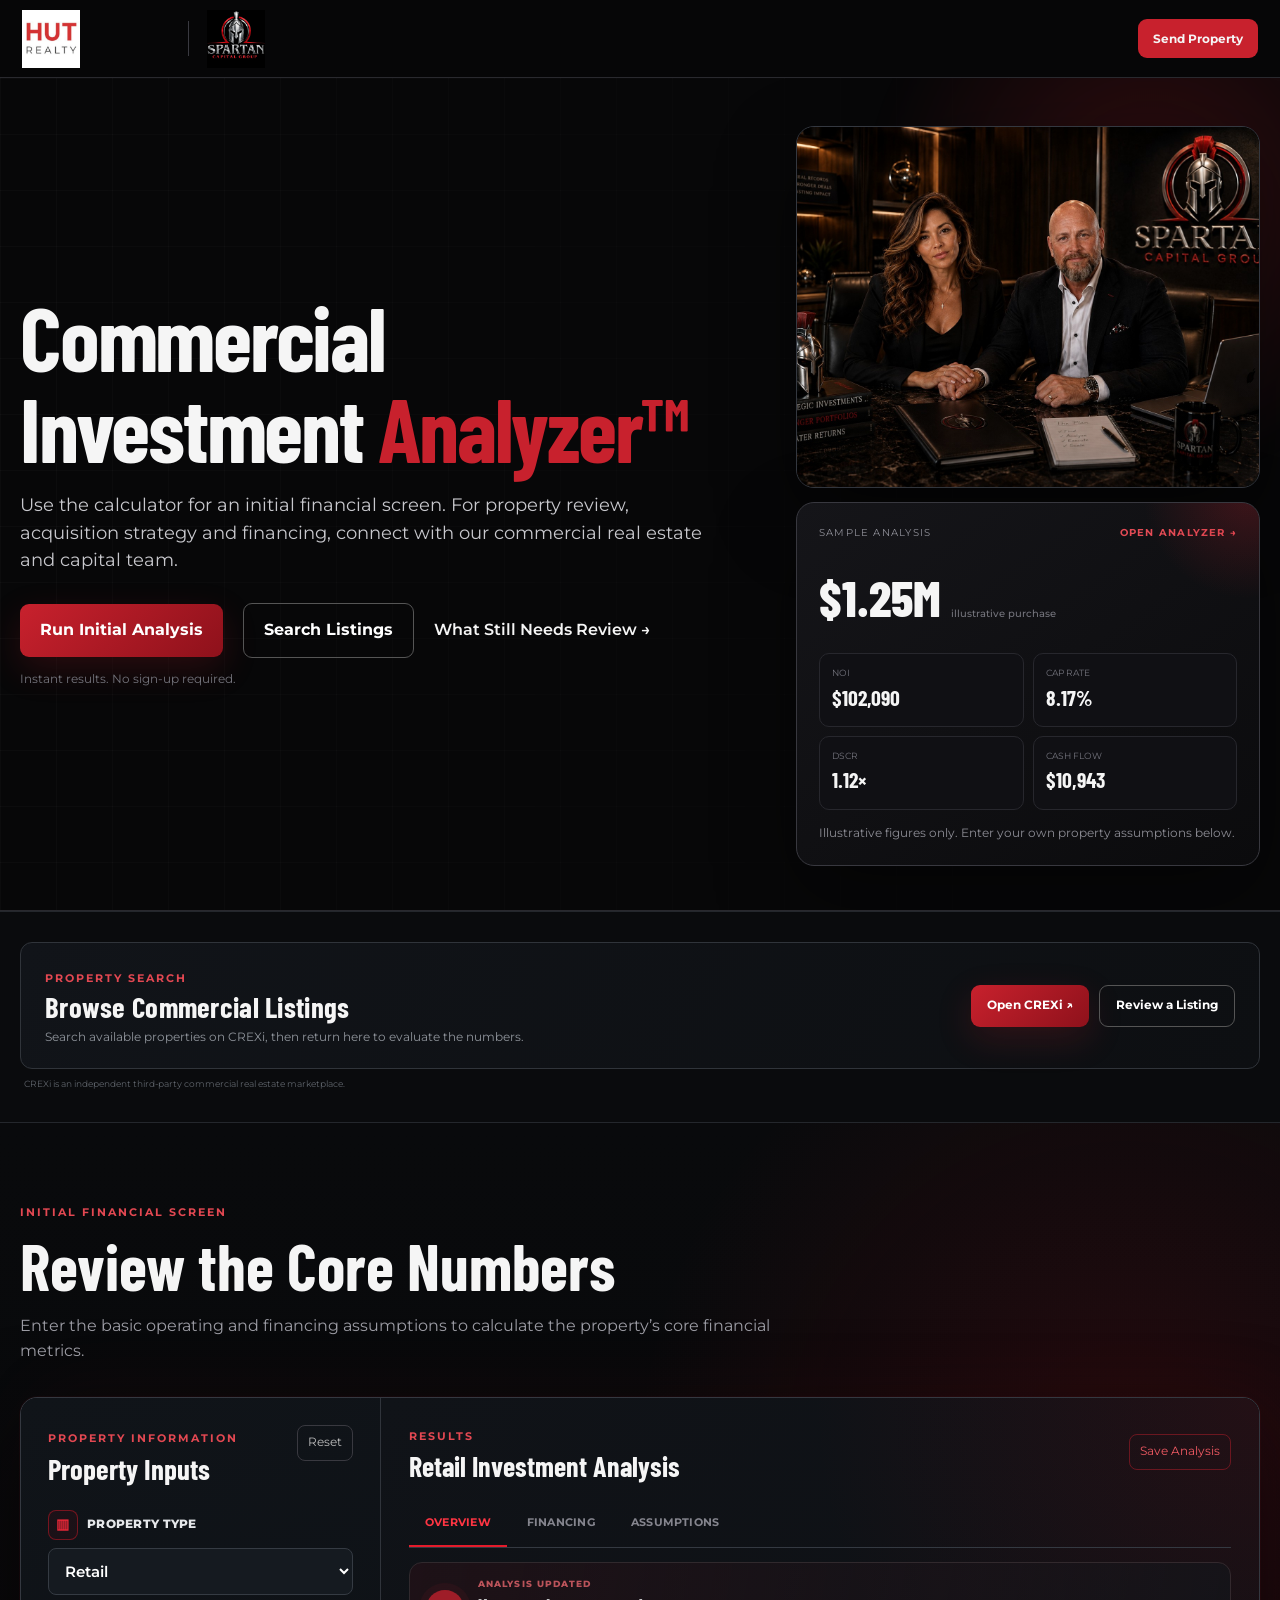
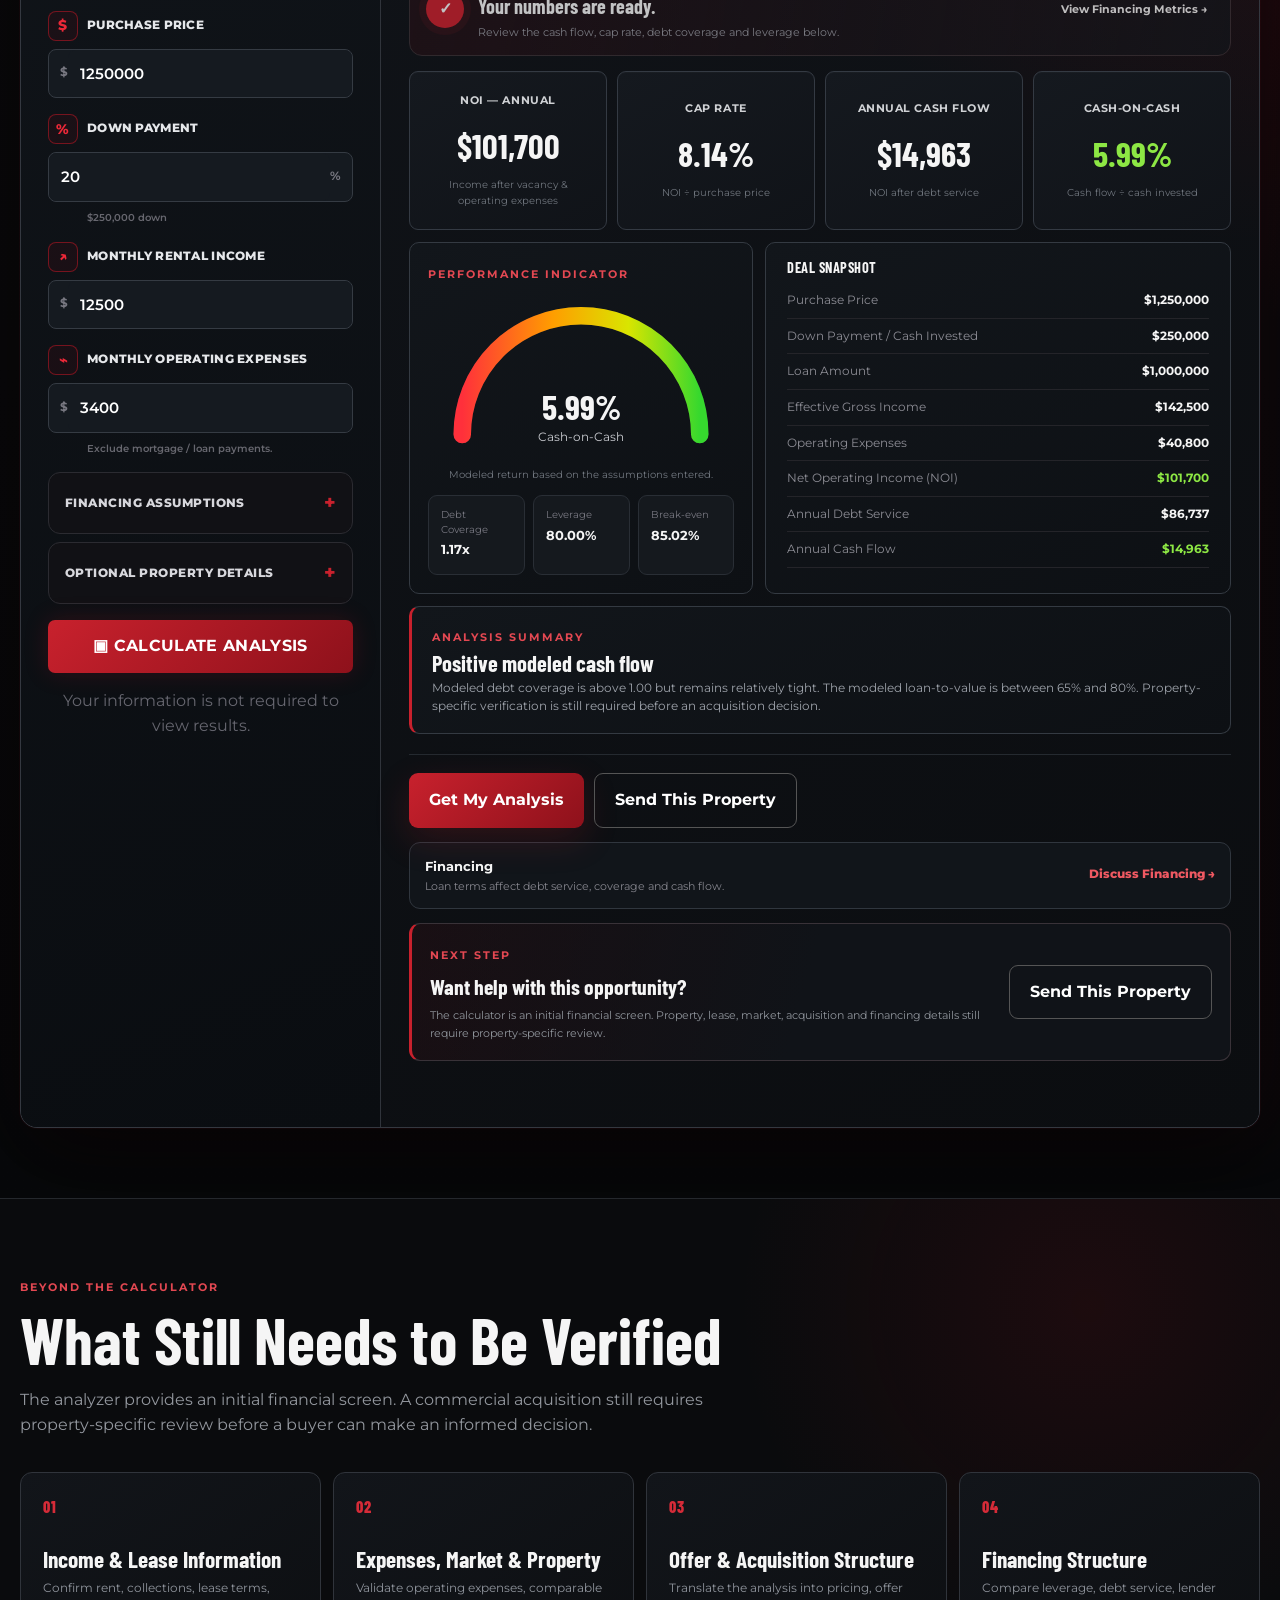
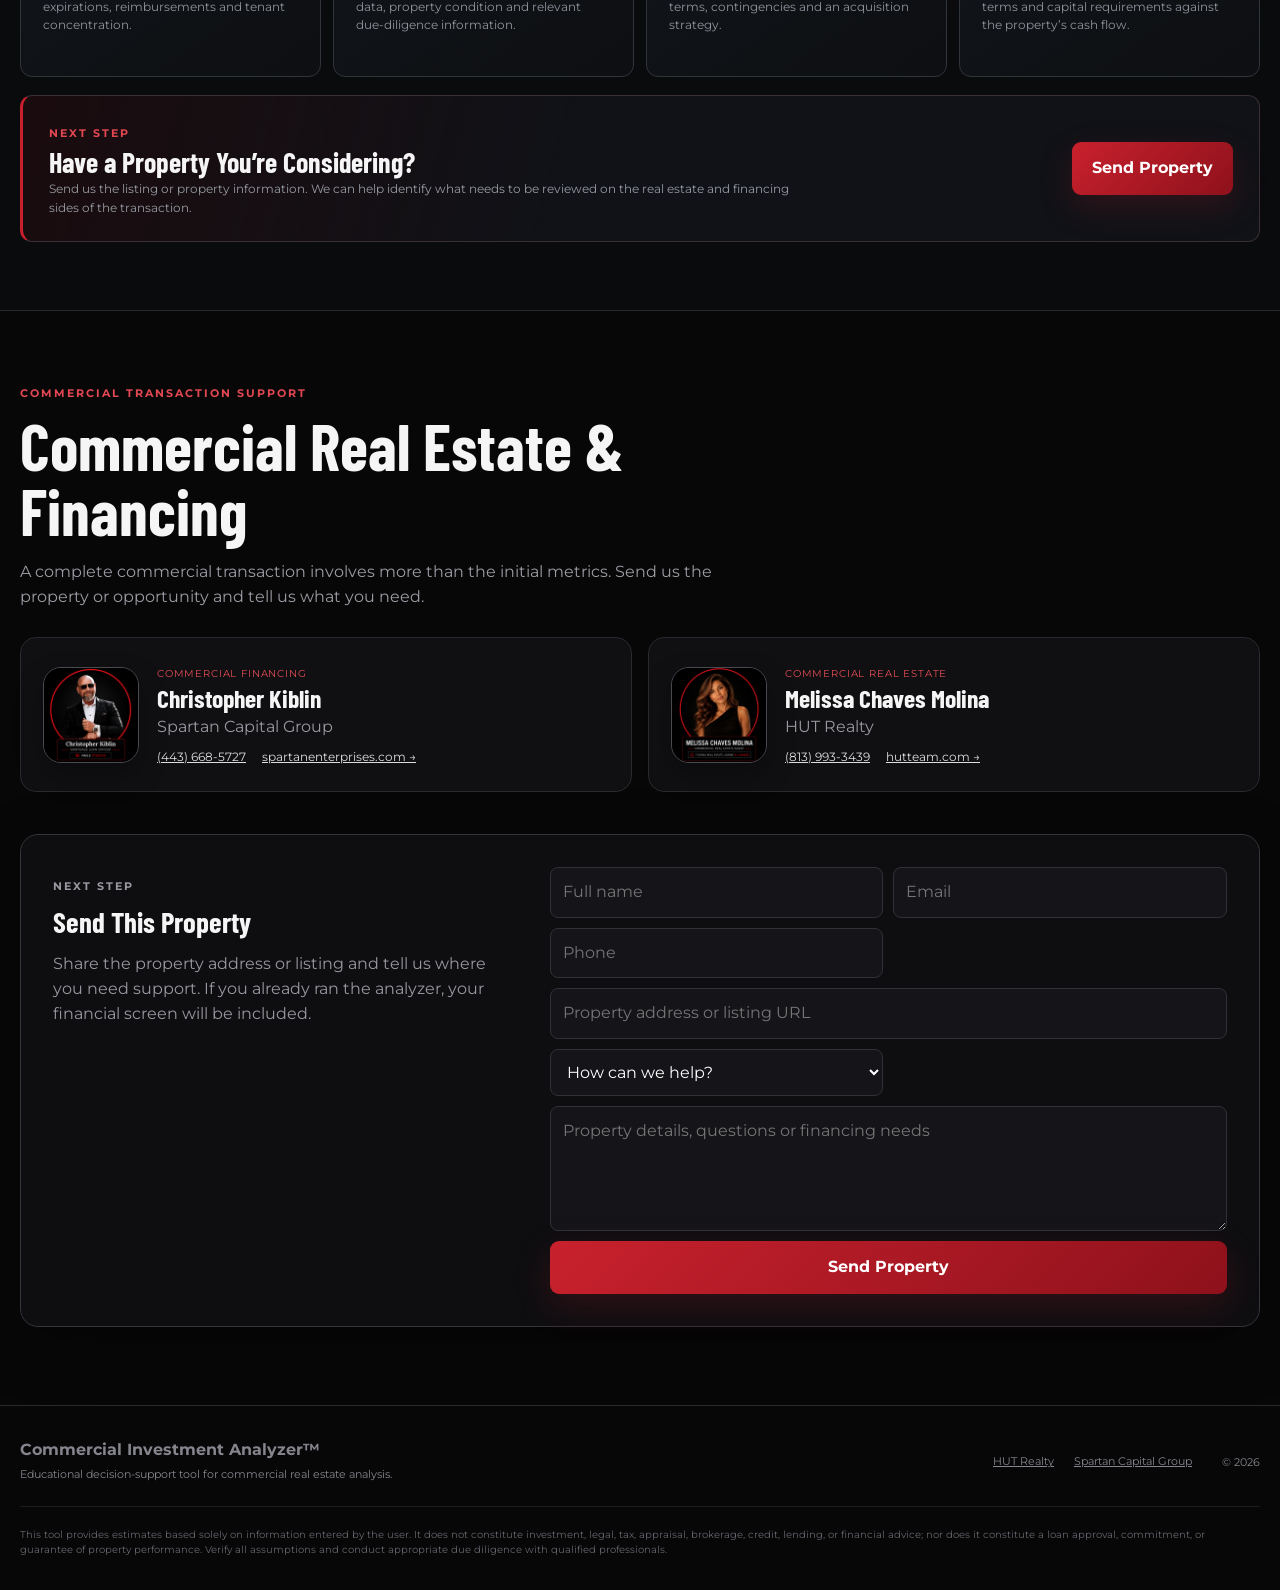
==== commit 1ba6c437: "Add files via upload" ====
--- a/index.html
+++ b/index.html
@@ -657,7 +657,7 @@
 <img alt="Spartan Capital Group" onerror="this.style.display='none'" onload="this.nextElementSibling.style.display='none'" src="spartan-capital-group-logo.jpg"/>
 <span class="brand-fallback"><b>SPARTAN</b><small>CAPITAL GROUP</small></span>
 </a>
-<a class="header-cta" href="#deal-review">Send a Property</a>
+<a class="header-cta" href="#deal-review">Send Property</a>
 </header>
 <div hidden="">
 <form data-netlify="true" method="POST" name="consultation-request">
@@ -686,7 +686,7 @@
 <div class="hero-glow"></div>
 <div class="container hero-inner">
 <div>
-<p class="eyebrow">Commercial Property Analysis</p>
+
 <h1>Commercial Investment <span>Analyzer™</span></h1>
 <p class="hero-copy">Use the calculator for an initial financial screen. For property review, acquisition strategy and financing, connect with our commercial real estate and capital team.</p>
 <div class="hero-actions">
@@ -897,7 +897,7 @@
 </div>
 <div class="results-actions">
 <button class="btn" id="downloadAnalysis" type="button">Get My Analysis</button>
-<button class="btn btn-outline" id="scheduleSession" type="button">Send This Property for Review</button>
+<button class="btn btn-outline" id="scheduleSession" type="button">Send This Property</button>
 </div>
 <div class="mini-financing-note">
   <div>
@@ -909,10 +909,10 @@
 <div class="result-handoff">
   <div>
     <span class="step-label">NEXT STEP</span>
-    <strong>Considering this property?</strong>
+    <strong>Want help with this opportunity?</strong>
     <p>The calculator is an initial financial screen. Property, lease, market, acquisition and financing details still require property-specific review.</p>
   </div>
-  <button class="btn btn-outline" id="sendPropertyReview" type="button">Send This Property for Review</button>
+  <button class="btn btn-outline" id="sendPropertyReview" type="button">Send This Property</button>
 </div>
 <p class="save-status" id="saveStatus" role="status"></p>
 </section>
@@ -956,7 +956,7 @@
       <h3>Have a Property You’re Considering?</h3>
       <p>Send us the listing or property information. We can help identify what needs to be reviewed on the real estate and financing sides of the transaction.</p>
     </div>
-    <a class="btn" href="#deal-review">Request Deal Review</a>
+    <a class="btn" href="#deal-review">Send Property</a>
   </div>
 </div>
 </section>
@@ -964,8 +964,8 @@
 <div class="container">
 <div class="section-heading compact">
 <p class="eyebrow">COMMERCIAL TRANSACTION SUPPORT</p>
-<h2>Property & Financing Review</h2>
-<p>A complete commercial transaction involves more than the initial metrics. Send us the property or opportunity for review.</p>
+<h2>Commercial Real Estate & Financing</h2>
+<p>A complete commercial transaction involves more than the initial metrics. Send us the property or opportunity and tell us what you need.</p>
 </div>
 <div class="team-grid">
 <article class="team-card">
@@ -991,9 +991,9 @@
 </div>
 <div class="consultation-wrap">
 <div>
-<p class="eyebrow">PROPERTY REVIEW</p>
-<h3>Send This Property for Review</h3>
-<p>Share the property address or listing and select the support you need. If you already ran the analyzer, your financial screen will be included with the request.</p>
+<p class="eyebrow">NEXT STEP</p>
+<h3>Send This Property</h3>
+<p>Share the property address or listing and tell us where you need support. If you already ran the analyzer, your financial screen will be included.</p>
 </div>
 <form action="/?thankyou=consultation" class="consultation-form" data-netlify="true" method="POST" name="consultation-request">
 <input name="form-name" type="hidden" value="consultation-request"/>
@@ -1004,13 +1004,13 @@
 <input autocomplete="tel" name="phone" placeholder="Phone" type="tel"/>
 <input name="property" placeholder="Property address or listing URL" required="" type="text"/>
 <select name="service" required="">
-<option value="">What do you need help with?</option>
-<option>Property Review</option>
+<option value="">How can we help?</option>
+<option>Acquisition Support</option>
 <option>Financing</option>
-<option>Property Review + Financing</option>
+<option>Acquisition + Financing</option>
 </select>
 <textarea name="message" placeholder="Property details, questions or financing needs" rows="4"></textarea>
-<button class="btn" type="submit">Send Property for Review</button>
+<button class="btn" type="submit">Send Property</button>
 </form>
 </div>
 </div>
@@ -1053,7 +1053,7 @@
 <h2>Select a Contact</h2>
 <a class="contact-choice" href="tel:+18139933439"><b>Commercial Real Estate</b><strong>Melissa Chaves Molina</strong><span>(813) 993-3439</span></a>
 <a class="contact-choice" href="tel:+14436685727"><b>Commercial Financing</b><strong>Christopher Kiblin</strong><span>(443) 668-5727</span></a>
-<a class="contact-choice" href="#deal-review" id="openConsultationForm"><b>Property Review</b><strong>Send the Opportunity</strong><span>Share the listing or property address.</span></a>
+<a class="contact-choice" href="#deal-review" id="openConsultationForm"><b>Commercial Real Estate</b><strong>Send the Opportunity</strong><span>Share the listing or property address.</span></a>
 </div>
 </dialog>
 <section aria-hidden="true" class="print-report" id="printReport"></section>
@@ -1329,7 +1329,7 @@
   if(thanks === "consultation"){
     eyebrow.textContent = "REQUEST RECEIVED";
     title.innerHTML = 'Request <span>Received.</span>';
-    copy.textContent = "Your property was received. Melissa handles the commercial real estate and acquisition review; Christopher handles the financing and capital structure review.";
+    copy.textContent = "Your property was received. Melissa can assist with the commercial real estate and acquisition side; Christopher can assist with financing and capital structure.";
     if(printBtn) printBtn.style.display = "none";
     if(preview) preview.style.display = "none";
     return;
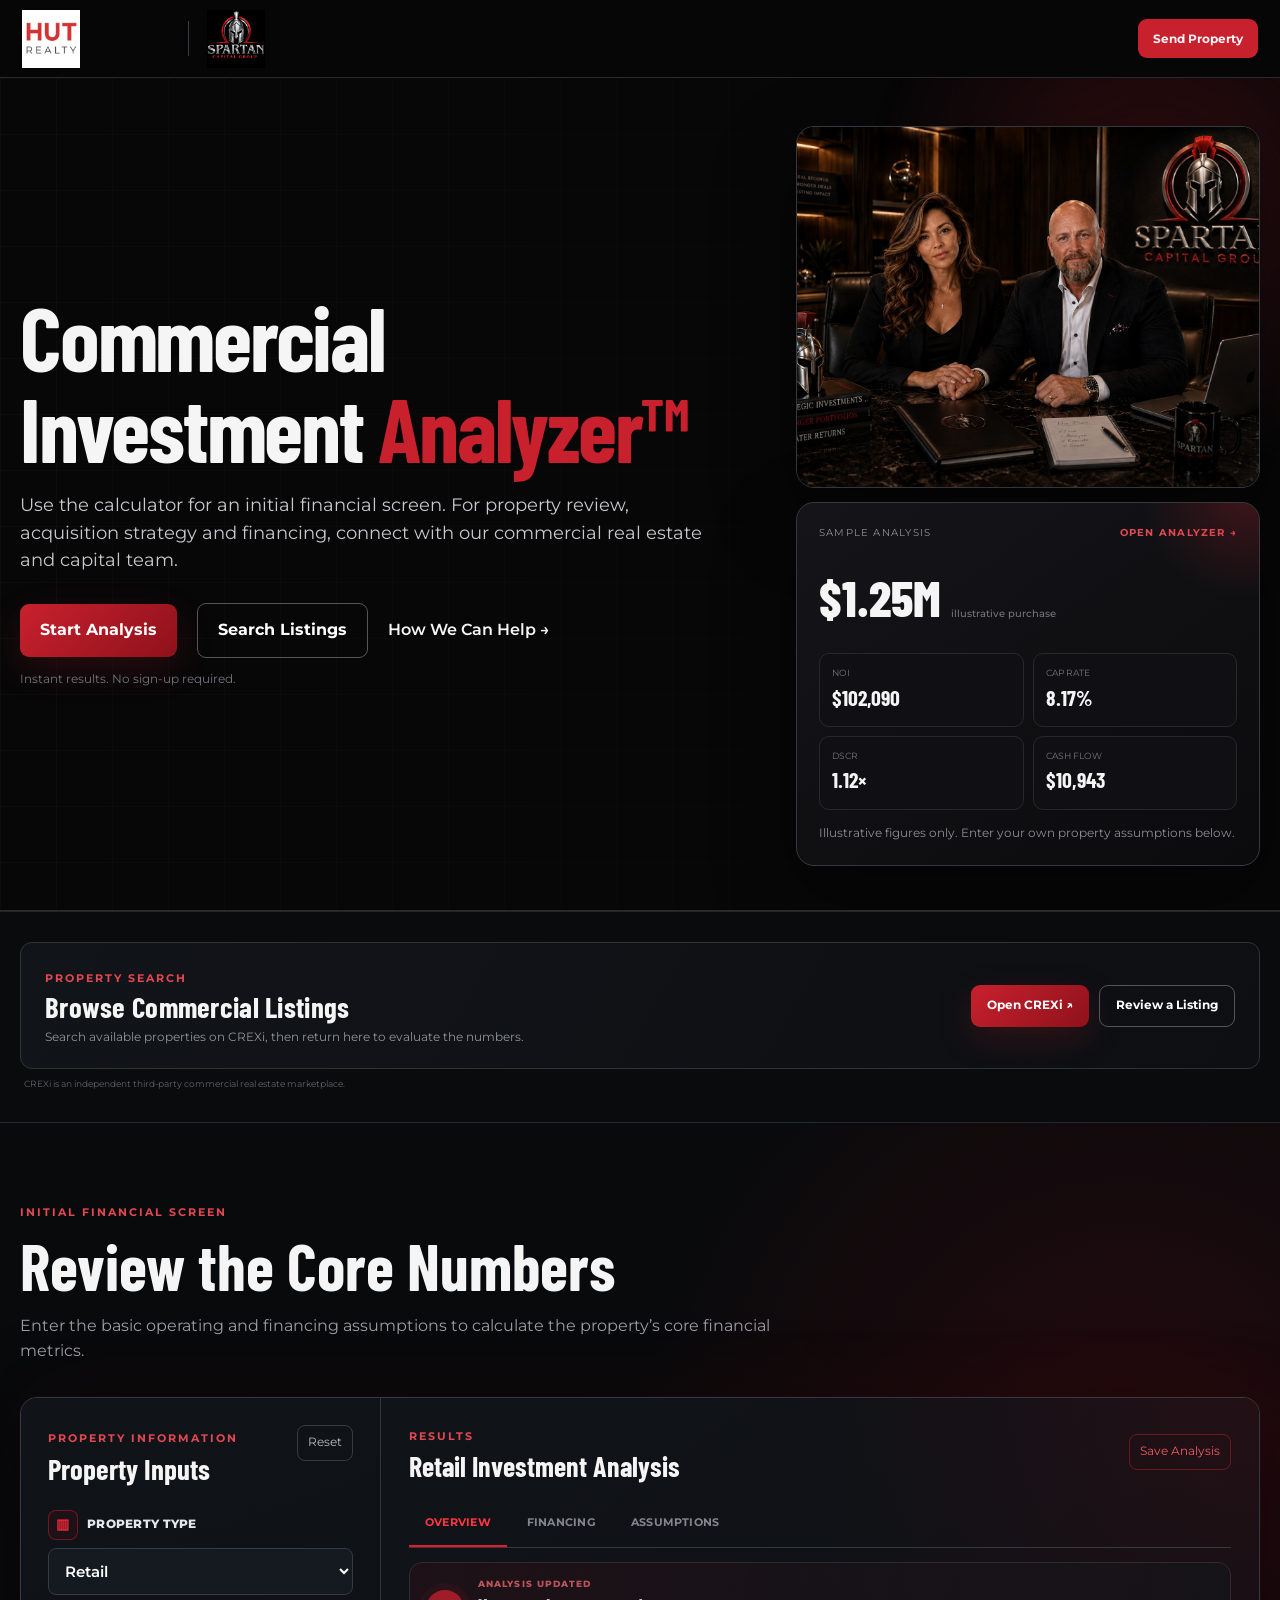
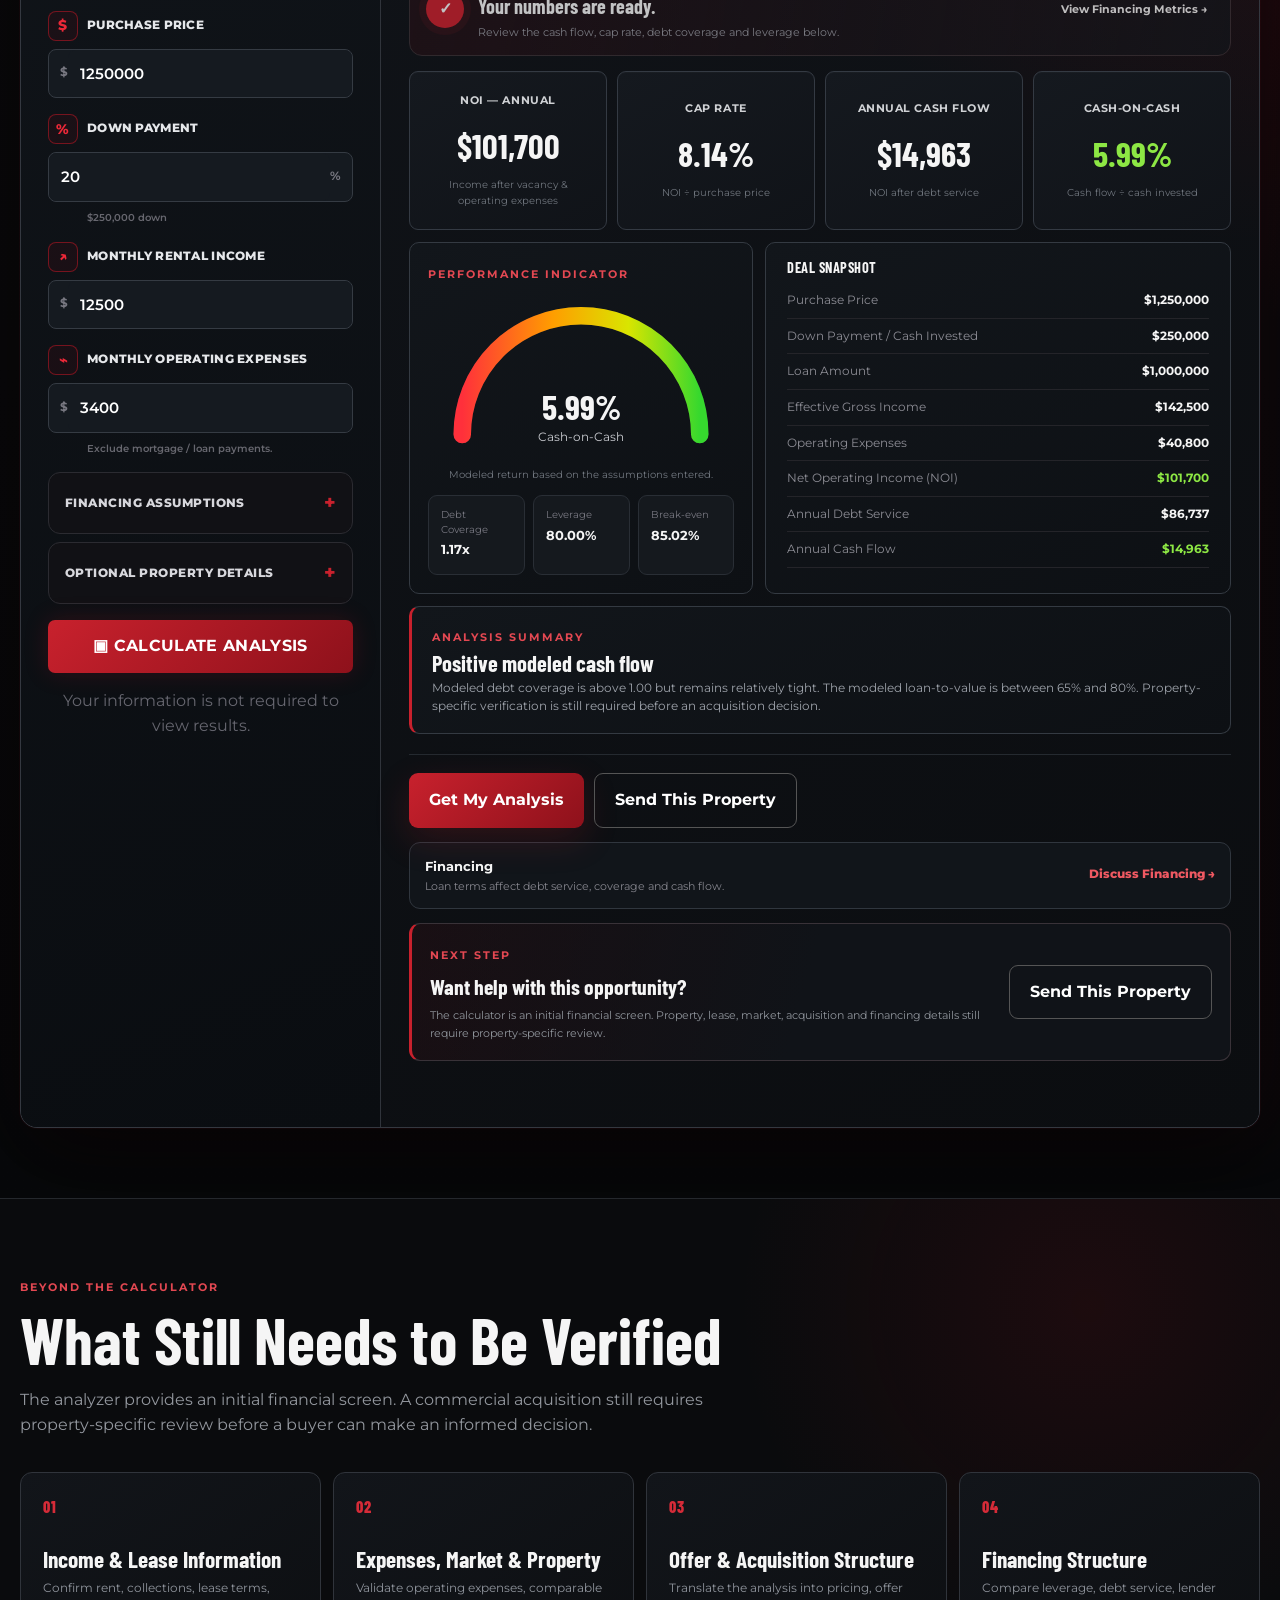
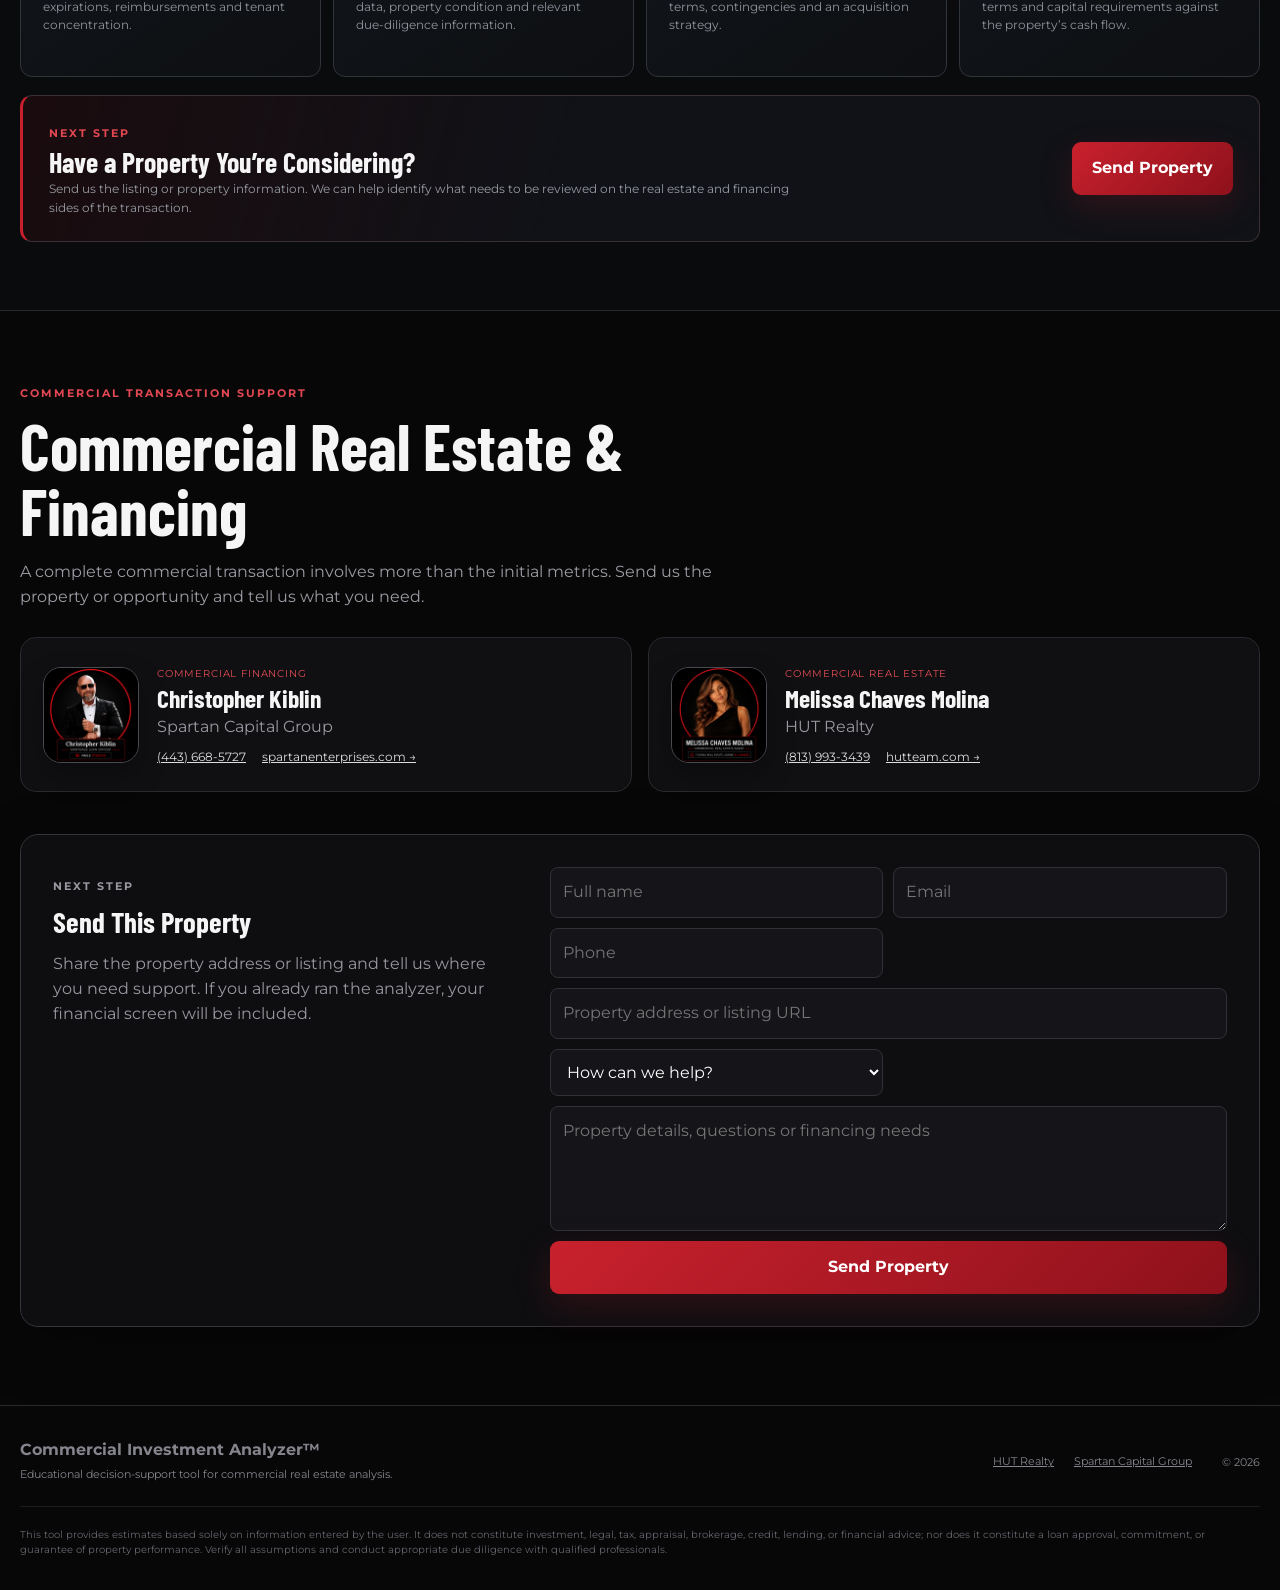
==== commit 14d3050c: "Add files via upload" ====
--- a/index.html
+++ b/index.html
@@ -690,9 +690,9 @@
 <h1>Commercial Investment <span>Analyzer™</span></h1>
 <p class="hero-copy">Use the calculator for an initial financial screen. For property review, acquisition strategy and financing, connect with our commercial real estate and capital team.</p>
 <div class="hero-actions">
-<a class="btn" href="#analyzer">Run Initial Analysis</a>
+<a class="btn" href="#analyzer">Start Analysis</a>
 <a class="btn btn-outline" href="#find-investments">Search Listings</a>
-<a class="text-link" href="#transaction-review">What Still Needs Review →</a>
+<a class="text-link" href="#transaction-review">How We Can Help →</a>
 </div>
 <p class="microcopy">Instant results. No sign-up required.</p>
 </div>
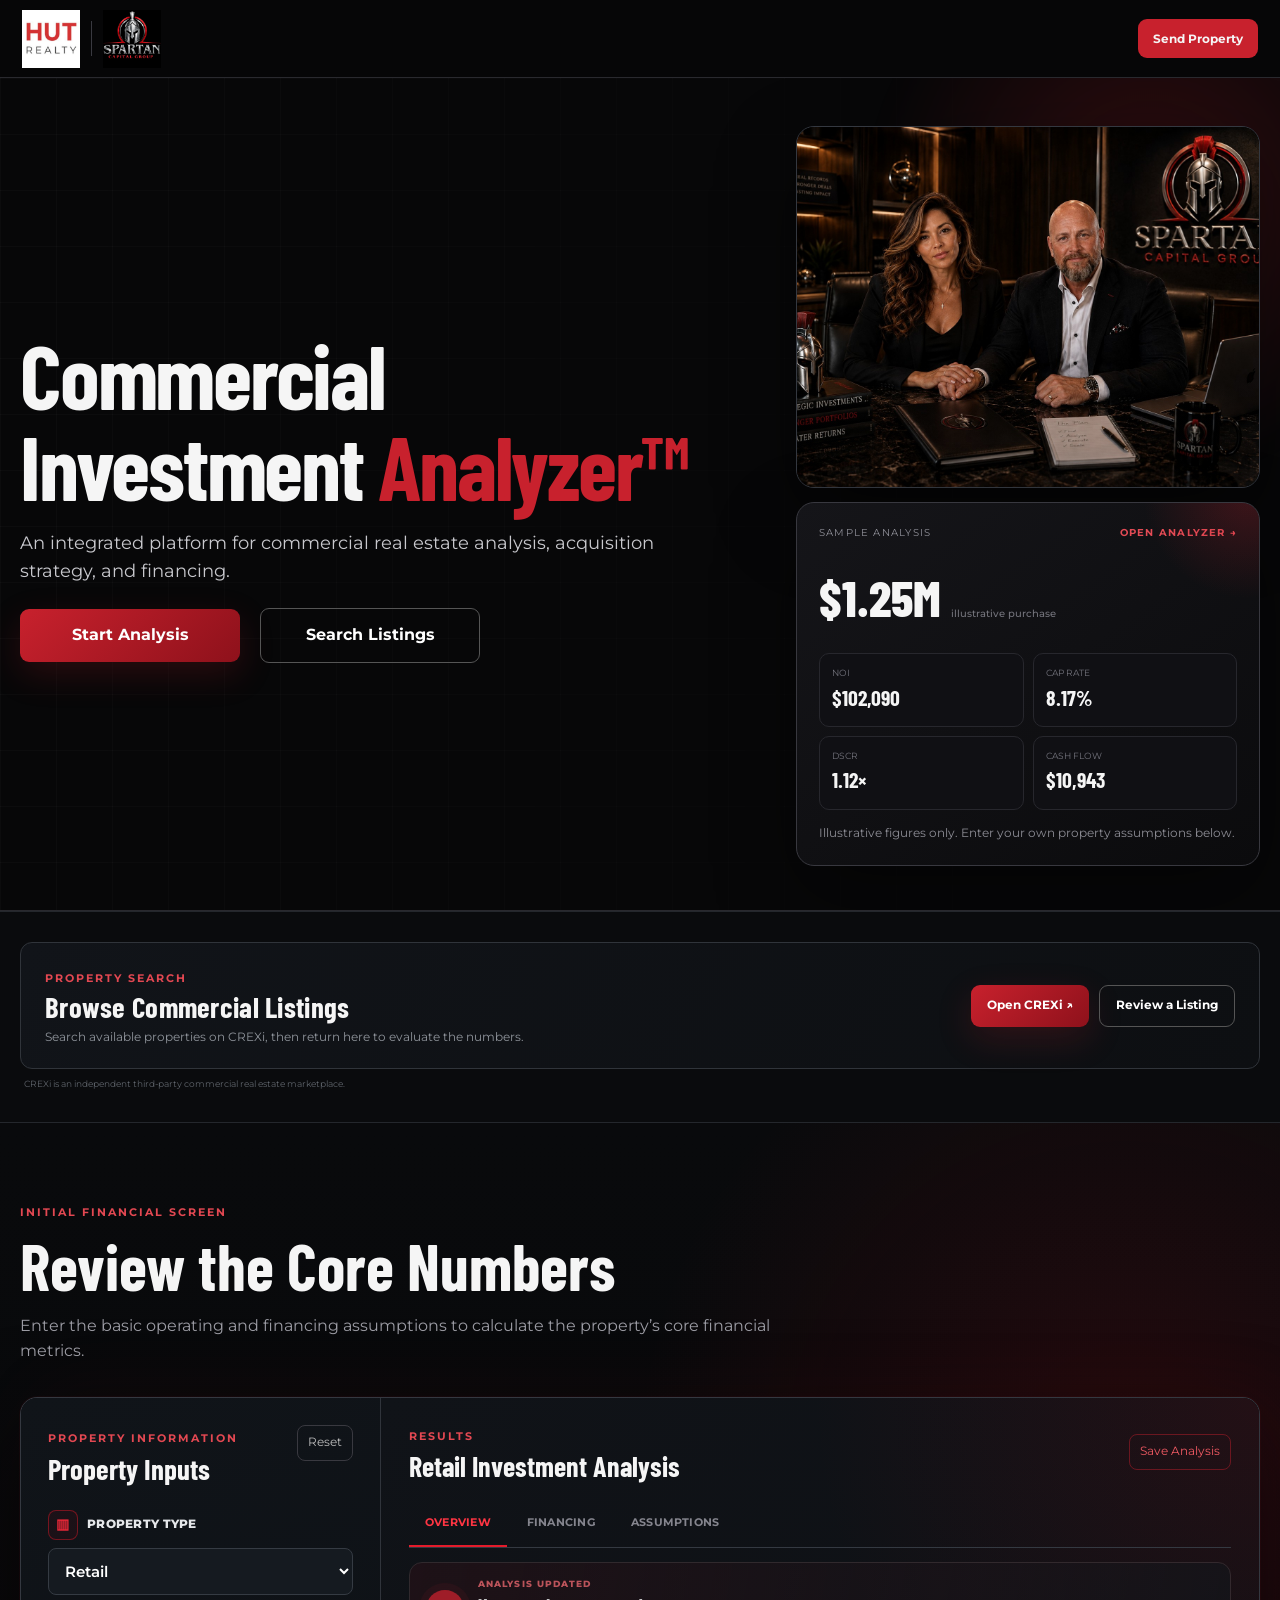
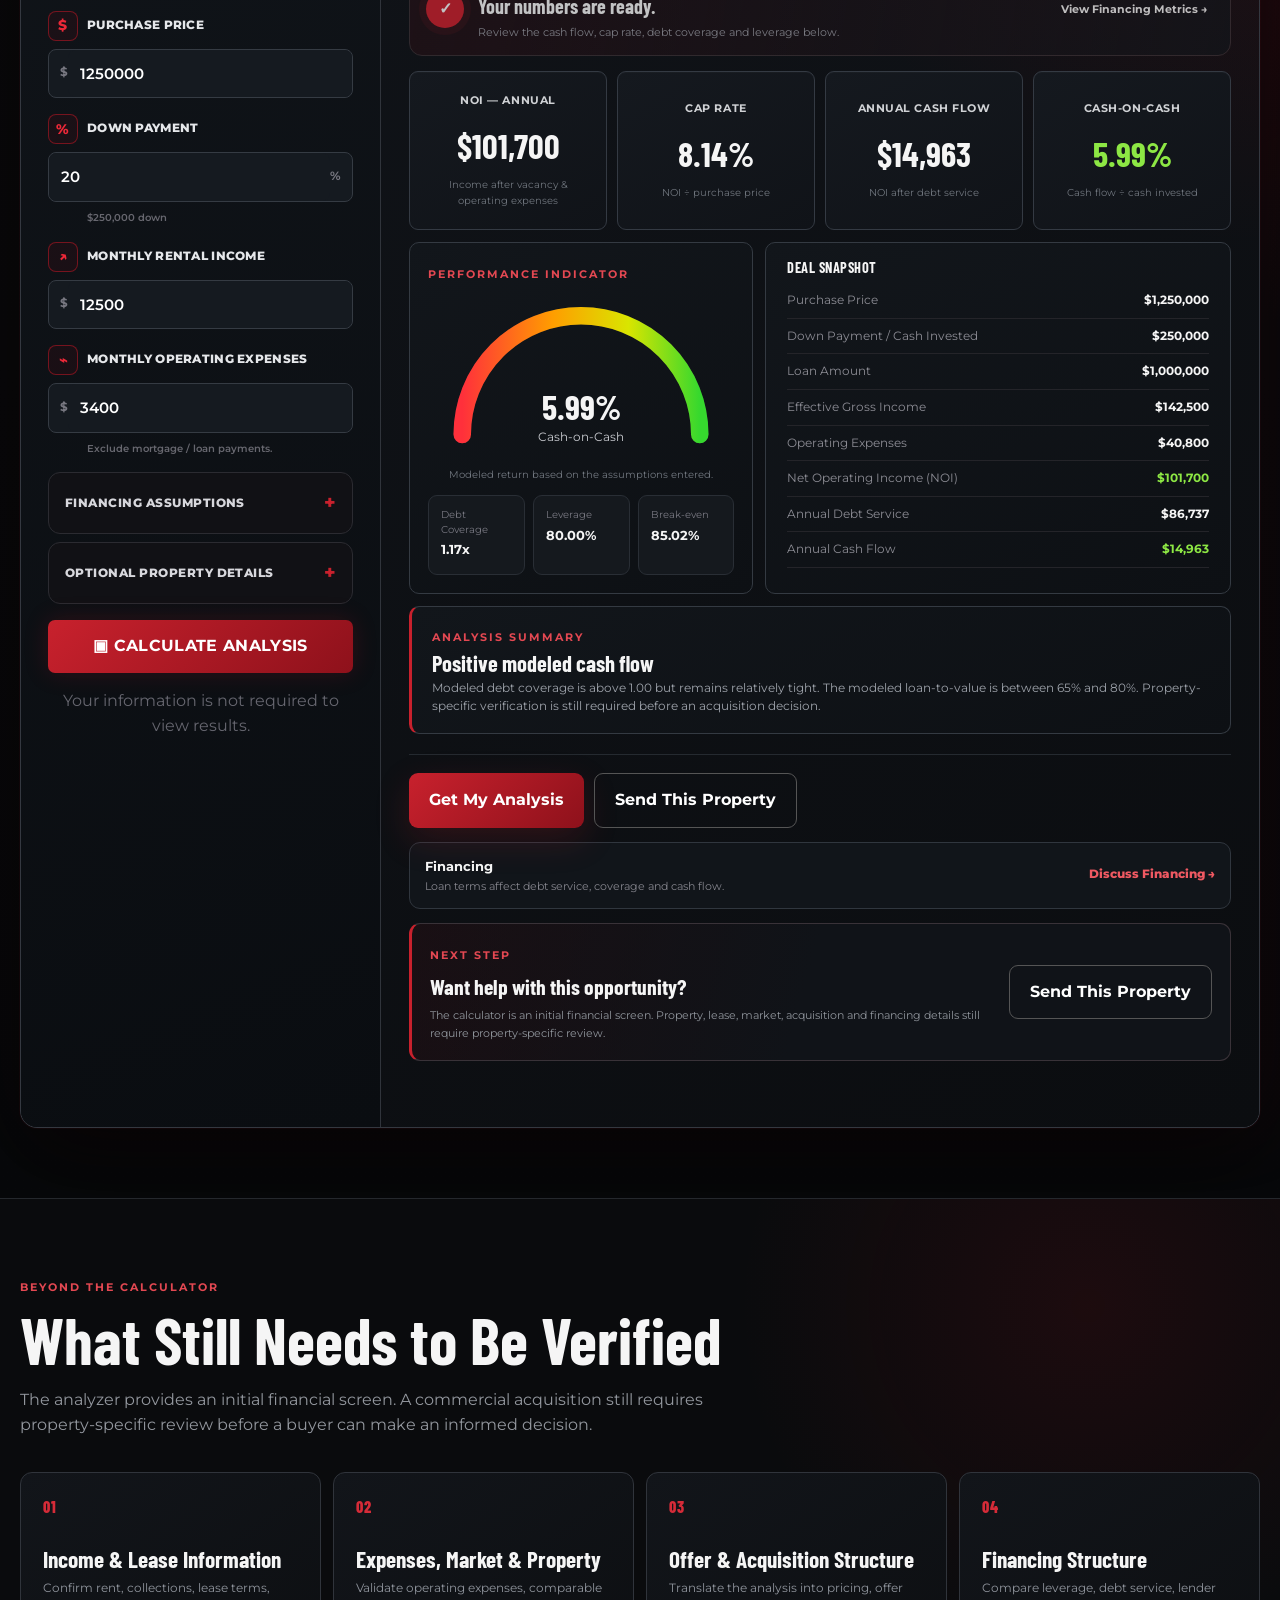
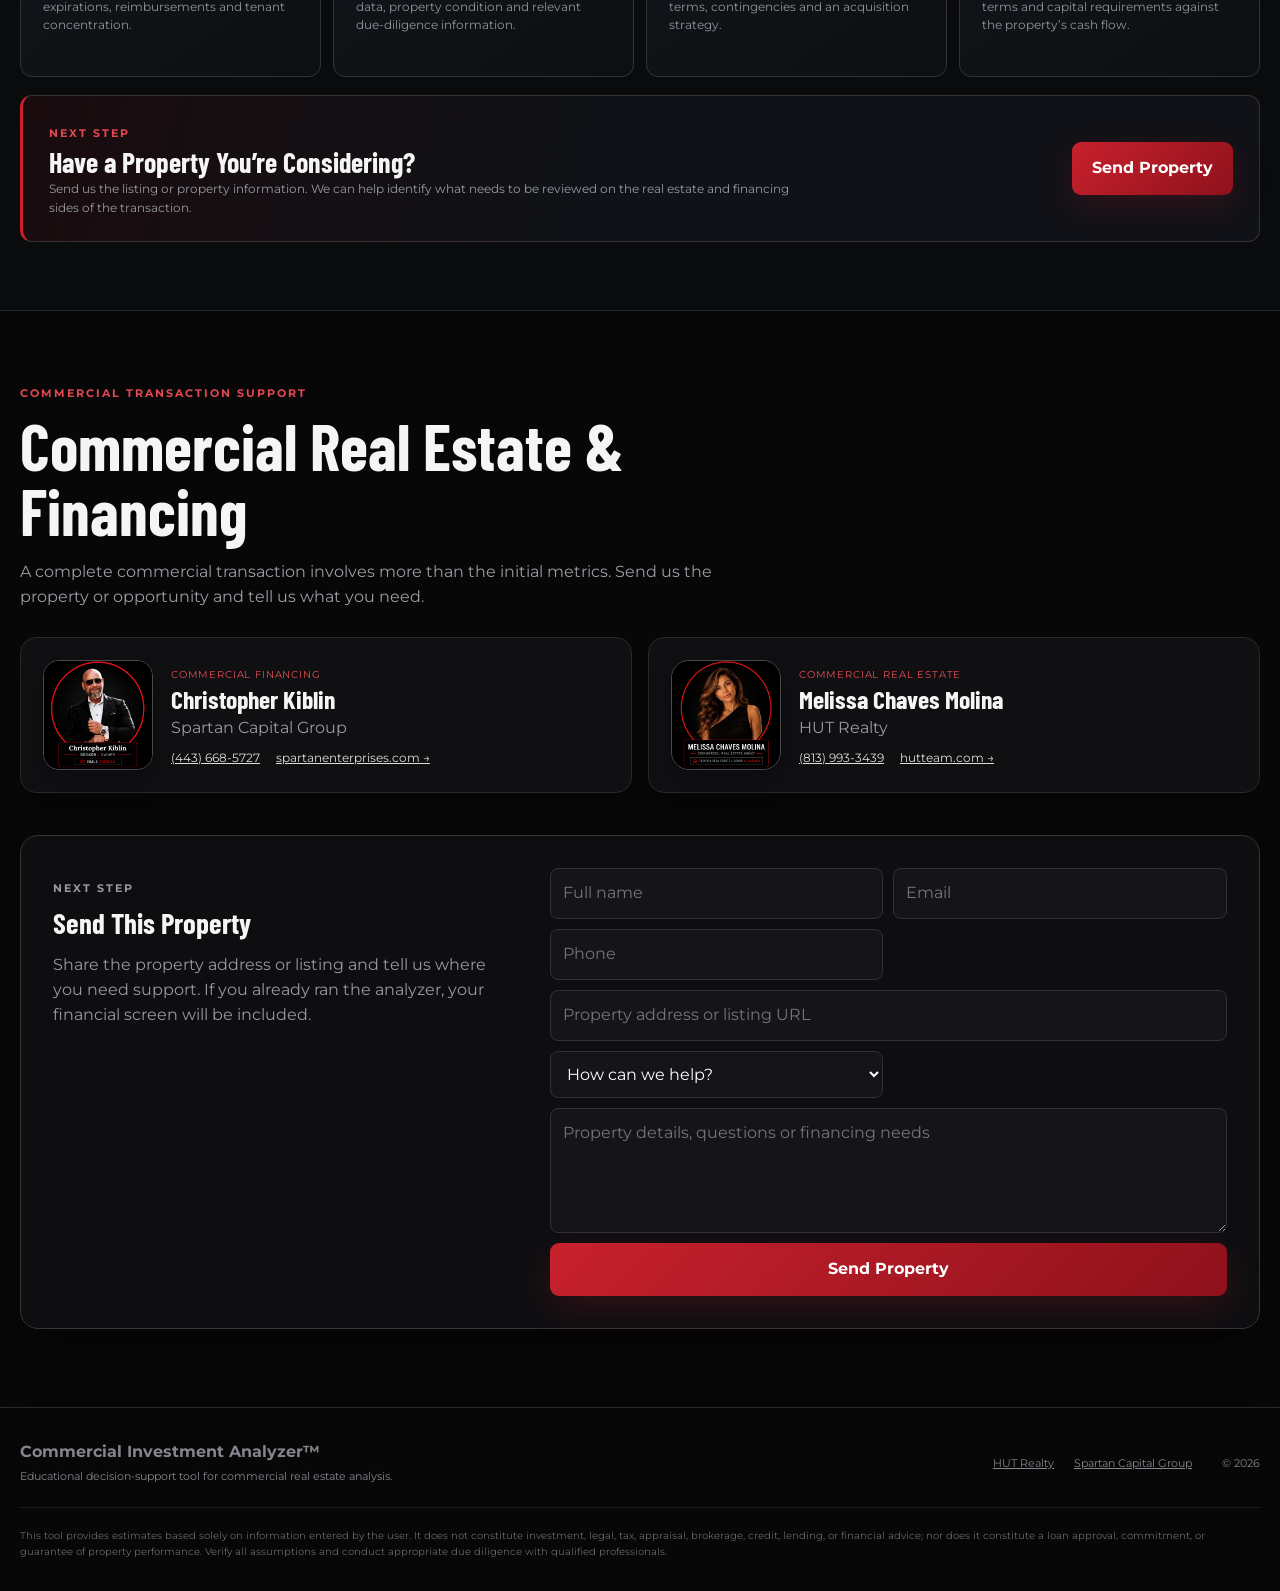
==== commit 0c7a8ace: "Add files via upload" ====
--- a/index.html
+++ b/index.html
@@ -644,6 +644,67 @@
   .result-handoff{align-items:flex-start;flex-direction:column}
   .result-handoff .btn{width:100%;text-align:center}
 }
+
+/* Simplified hero */
+.hero-copy{max-width:680px;margin-bottom:24px}
+.hero-actions{margin-top:18px}
+.hero-actions .btn{min-width:220px}
+@media(max-width:650px){
+  .hero-copy{font-size:1rem;line-height:1.55;margin-bottom:18px}
+  .hero-actions{margin-top:14px}
+  .hero-actions .btn{width:auto;min-width:0}
+}
+
+
+/* Tighter brand grouping in the header */
+.site-header{gap:8px}
+.site-header .brand{min-width:0}
+.site-header .brand-divider{margin:0 3px}
+@media(max-width:650px){
+  .site-header{gap:5px}
+  .site-header .brand{min-width:0}
+  .site-header .brand-divider{margin:0 1px}
+}
+
+
+/* Slightly larger contact photos */
+.team-card .avatar.avatar-photo{
+  width:110px;
+  height:110px;
+  min-width:110px;
+}
+@media(max-width:650px){
+  .team-card .avatar.avatar-photo{
+    width:94px;
+    height:94px;
+    min-width:94px;
+  }
+}
+
+
+/* Christopher contact image */
+.team-card .christopher-contact-photo{
+  width:150px;
+  height:150px;
+  min-width:150px;
+  border-radius:16px;
+  background:#050505;
+  overflow:hidden;
+}
+.team-card .christopher-contact-photo img{
+  width:100%;
+  height:100%;
+  object-fit:contain;
+  object-position:center;
+}
+@media(max-width:650px){
+  .team-card .christopher-contact-photo{
+    width:128px;
+    height:128px;
+    min-width:128px;
+  }
+}
+
 </style>
 </head>
 <body>
@@ -688,13 +749,12 @@
 <div>
 
 <h1>Commercial Investment <span>Analyzer™</span></h1>
-<p class="hero-copy">Use the calculator for an initial financial screen. For property review, acquisition strategy and financing, connect with our commercial real estate and capital team.</p>
+<p class="hero-copy">An integrated platform for commercial real estate analysis, acquisition strategy, and financing.</p>
 <div class="hero-actions">
 <a class="btn" href="#analyzer">Start Analysis</a>
 <a class="btn btn-outline" href="#find-investments">Search Listings</a>
-<a class="text-link" href="#transaction-review">How We Can Help →</a>
-</div>
-<p class="microcopy">Instant results. No sign-up required.</p>
+</div>
+
 </div>
 <div class="hero-visual">
 <div class="hero-team-image hero-couple-photo">
@@ -969,7 +1029,9 @@
 </div>
 <div class="team-grid">
 <article class="team-card">
-<div class="avatar avatar-photo"><img alt="Christopher Kiblin" onerror="this.parentElement.textContent='CK'" src="christopher-kiblin.png"/></div>
+<div class="avatar avatar-photo christopher-contact-photo">
+  <img alt="Christopher Kiblin" src="[data-uri]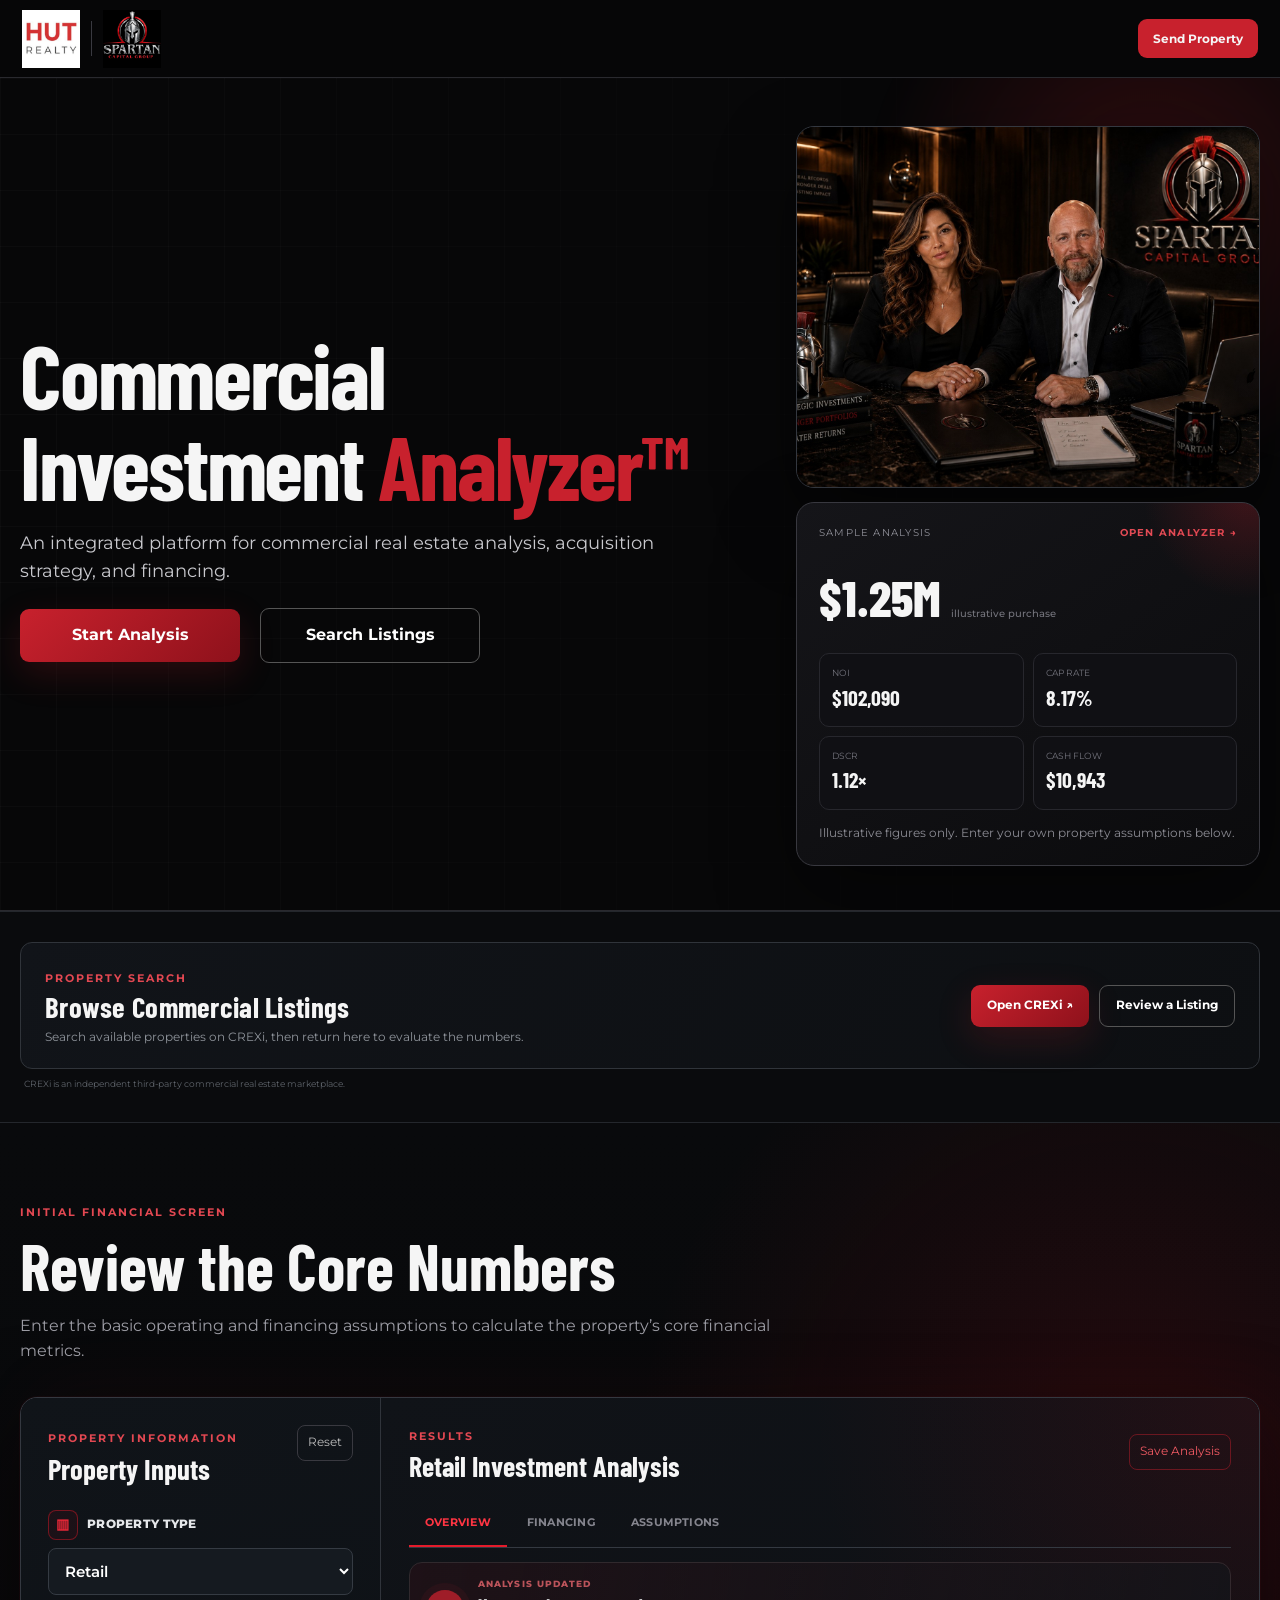
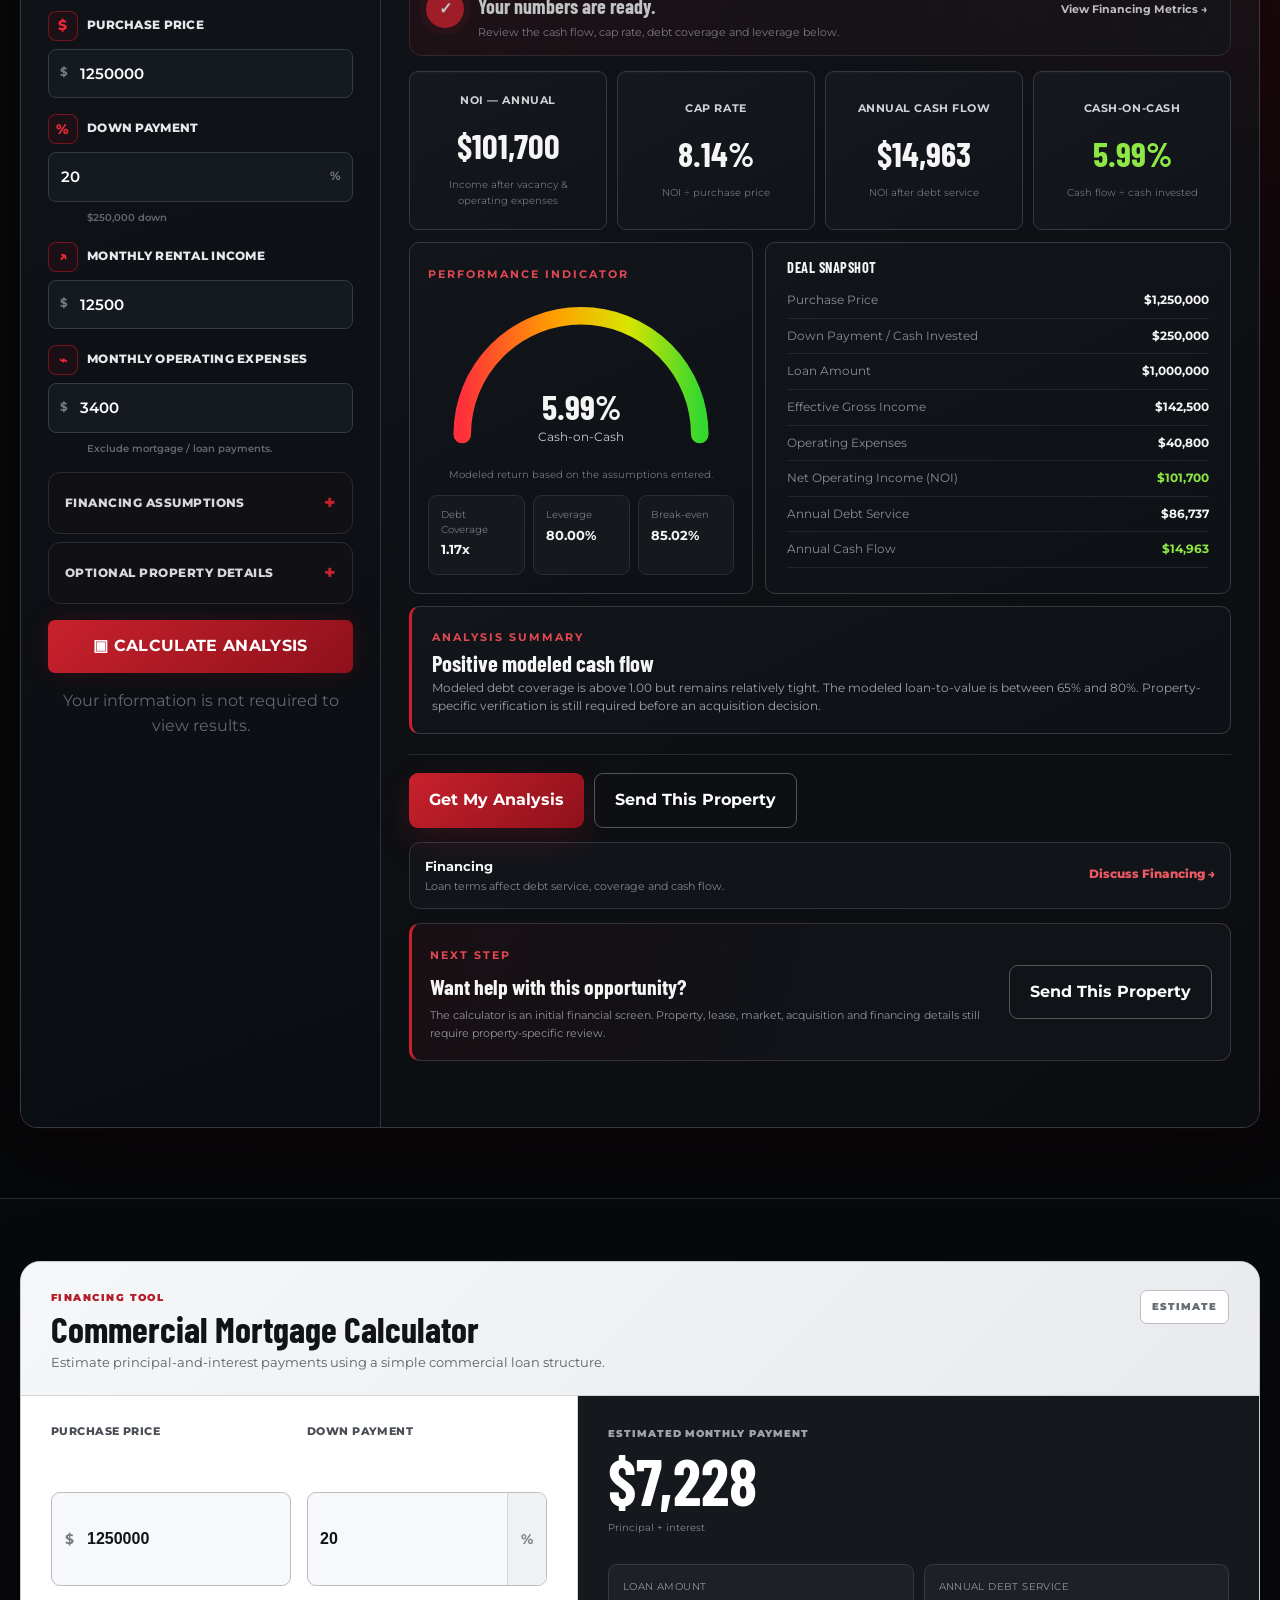
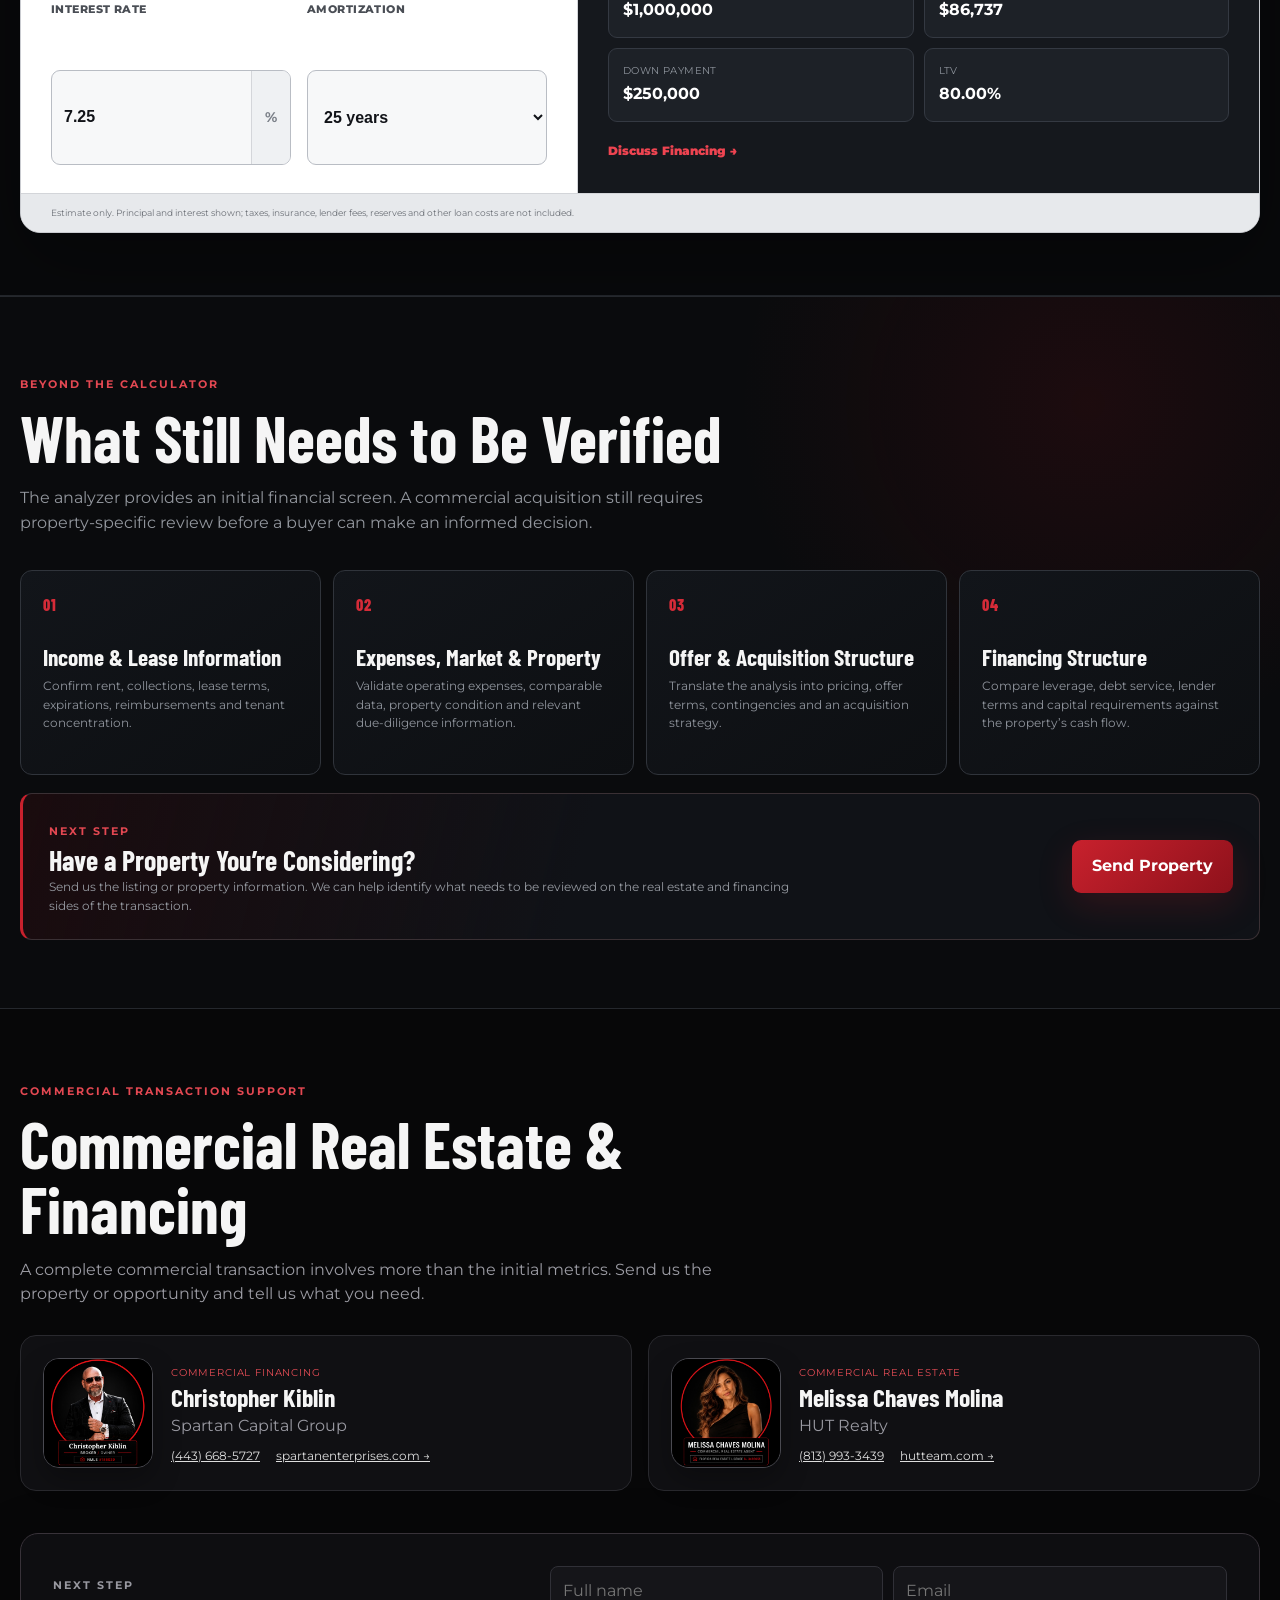
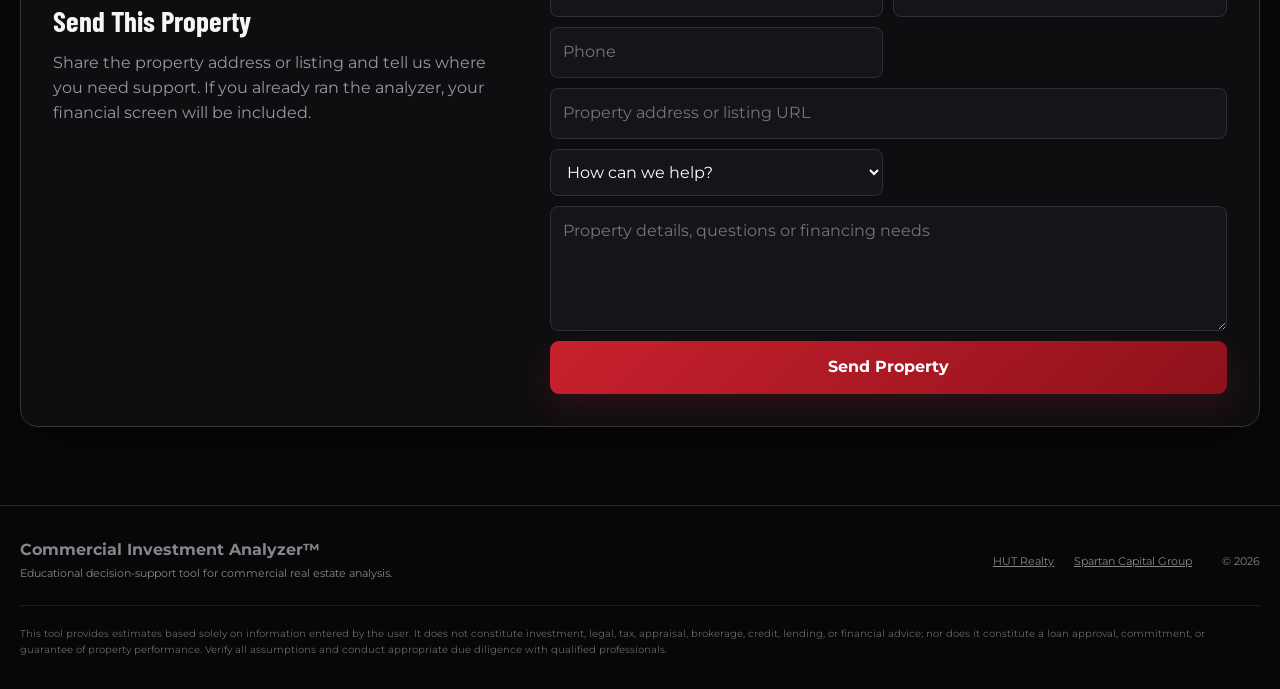
==== commit 9581f424: "Add files via upload" ====
--- a/index.html
+++ b/index.html
@@ -703,6 +703,205 @@
     height:128px;
     min-width:128px;
   }
+}
+
+
+/* Commercial Mortgage Calculator — intentionally different from main analyzer */
+.mortgage-tool-section{
+  padding:62px 0;
+  background:#08090b;
+  border-top:1px solid #23262b;
+  border-bottom:1px solid #23262b
+}
+.mortgage-tool{
+  overflow:hidden;
+  border-radius:20px;
+  border:1px solid #c9cbd0;
+  background:#eef0f2;
+  color:#111318;
+  box-shadow:0 28px 80px rgba(0,0,0,.32)
+}
+.mortgage-tool-head{
+  display:flex;
+  align-items:flex-start;
+  justify-content:space-between;
+  gap:24px;
+  padding:28px 30px 22px;
+  border-bottom:1px solid #d3d5d9;
+  background:linear-gradient(135deg,#f6f7f8,#e8eaed)
+}
+.mortgage-kicker{
+  display:block;
+  color:#b31d29;
+  font-size:.65rem;
+  font-weight:900;
+  letter-spacing:.14em
+}
+.mortgage-tool h2{
+  margin:5px 0 5px;
+  color:#111318;
+  font-size:2.25rem
+}
+.mortgage-tool-head p{
+  margin:0;
+  max-width:650px;
+  color:#5c6067;
+  font-size:.8rem
+}
+.mortgage-badge{
+  padding:8px 11px;
+  border:1px solid #bbbfc5;
+  border-radius:7px;
+  background:#fff;
+  color:#676b72;
+  font-size:.62rem;
+  font-weight:900;
+  letter-spacing:.1em
+}
+.mortgage-tool-grid{
+  display:grid;
+  grid-template-columns:.9fr 1.1fr;
+  min-width:0
+}
+.mortgage-form{
+  padding:28px 30px;
+  display:grid;
+  grid-template-columns:1fr 1fr;
+  gap:16px;
+  border-right:1px solid #d3d5d9;
+  background:#fff
+}
+.mortgage-form label{
+  display:grid;
+  gap:7px;
+  min-width:0
+}
+.mortgage-form label>span{
+  color:#4a4e55;
+  font-size:.67rem;
+  font-weight:800;
+  text-transform:uppercase;
+  letter-spacing:.04em
+}
+.mortgage-input{
+  min-height:50px;
+  display:flex;
+  align-items:center;
+  border:1px solid #b9bdc4;
+  border-radius:9px;
+  background:#f7f8f9;
+  overflow:hidden
+}
+.mortgage-input b{
+  color:#7a7f87;
+  padding:0 13px;
+  font-size:.85rem
+}
+.mortgage-input input,
+.mortgage-input select{
+  width:100%;
+  min-width:0;
+  min-height:48px;
+  border:0;
+  outline:0;
+  background:transparent;
+  color:#111318;
+  font:700 1rem Inter,Arial,sans-serif;
+  padding:0 12px
+}
+.money-field input{padding-left:0}
+.suffix-field b{
+  border-left:1px solid #d4d6da;
+  background:#eff1f3;
+  align-self:stretch;
+  display:grid;
+  place-items:center
+}
+.mortgage-results{
+  padding:30px;
+  background:#15181d;
+  color:#fff;
+  position:relative
+}
+.mortgage-result-label{
+  display:block;
+  color:#9ea3ab;
+  font-size:.65rem;
+  font-weight:900;
+  letter-spacing:.09em
+}
+.mortgage-payment{
+  display:block;
+  margin:7px 0 1px;
+  color:#fff;
+  font-family:"Barlow Condensed",Arial,sans-serif;
+  font-size:4rem;
+  line-height:1
+}
+.mortgage-results>small{
+  color:#7f858e;
+  font-size:.65rem
+}
+.mortgage-result-grid{
+  display:grid;
+  grid-template-columns:1fr 1fr;
+  gap:10px;
+  margin-top:25px
+}
+.mortgage-result-grid>div{
+  padding:14px;
+  border:1px solid #343942;
+  border-radius:9px;
+  background:#1d2127
+}
+.mortgage-result-grid span{
+  display:block;
+  color:#8e949c;
+  font-size:.61rem;
+  text-transform:uppercase;
+  letter-spacing:.04em
+}
+.mortgage-result-grid strong{
+  display:block;
+  margin-top:4px;
+  color:#fff;
+  font-size:1rem
+}
+.mortgage-financing-link{
+  display:inline-block;
+  margin-top:20px;
+  color:#ef4451;
+  font-size:.74rem;
+  font-weight:900;
+  text-decoration:none
+}
+.mortgage-note{
+  margin:0;
+  padding:12px 30px;
+  border-top:1px solid #d3d5d9;
+  background:#e7e9ec;
+  color:#6d7178;
+  font-size:.59rem
+}
+@media(max-width:760px){
+  .mortgage-tool-section{padding:42px 0}
+  .mortgage-tool{border-radius:15px}
+  .mortgage-tool-head{padding:22px 20px}
+  .mortgage-tool h2{font-size:1.8rem}
+  .mortgage-badge{display:none}
+  .mortgage-tool-grid{grid-template-columns:1fr}
+  .mortgage-form{
+    padding:20px;
+    grid-template-columns:1fr 1fr;
+    border-right:0;
+    border-bottom:1px solid #d3d5d9
+  }
+  .mortgage-results{padding:22px 20px}
+  .mortgage-payment{font-size:3.25rem}
+  .mortgage-note{padding:11px 20px}
+}
+@media(max-width:430px){
+  .mortgage-form{grid-template-columns:1fr}
 }
 
 </style>
@@ -979,6 +1178,93 @@
 </div>
 </div>
 </section>
+
+<section class="mortgage-tool-section" id="mortgage-calculator">
+  <div class="container">
+    <div class="mortgage-tool">
+      <div class="mortgage-tool-head">
+        <div>
+          <span class="mortgage-kicker">FINANCING TOOL</span>
+          <h2>Commercial Mortgage Calculator</h2>
+          <p>Estimate principal-and-interest payments using a simple commercial loan structure.</p>
+        </div>
+        <div class="mortgage-badge">ESTIMATE</div>
+      </div>
+
+      <div class="mortgage-tool-grid">
+        <form class="mortgage-form" id="mortgageForm">
+          <label>
+            <span>Purchase Price</span>
+            <div class="mortgage-input money-field">
+              <b>$</b>
+              <input id="mcPurchase" type="number" min="1" step="1000" value="1250000" inputmode="decimal">
+            </div>
+          </label>
+
+          <label>
+            <span>Down Payment</span>
+            <div class="mortgage-input suffix-field">
+              <input id="mcDown" type="number" min="0" max="100" step="1" value="20" inputmode="decimal">
+              <b>%</b>
+            </div>
+          </label>
+
+          <label>
+            <span>Interest Rate</span>
+            <div class="mortgage-input suffix-field">
+              <input id="mcRate" type="number" min="0" step=".01" value="7.25" inputmode="decimal">
+              <b>%</b>
+            </div>
+          </label>
+
+          <label>
+            <span>Amortization</span>
+            <div class="mortgage-input suffix-field">
+              <select id="mcAmort">
+                <option value="15">15 years</option>
+                <option value="20">20 years</option>
+                <option value="25" selected>25 years</option>
+                <option value="30">30 years</option>
+              </select>
+            </div>
+          </label>
+        </form>
+
+        <div class="mortgage-results" aria-live="polite">
+          <span class="mortgage-result-label">ESTIMATED MONTHLY PAYMENT</span>
+          <strong class="mortgage-payment" id="mcMonthly">$0</strong>
+          <small>Principal + interest</small>
+
+          <div class="mortgage-result-grid">
+            <div>
+              <span>Loan Amount</span>
+              <strong id="mcLoan">$0</strong>
+            </div>
+            <div>
+              <span>Annual Debt Service</span>
+              <strong id="mcAnnual">$0</strong>
+            </div>
+            <div>
+              <span>Down Payment</span>
+              <strong id="mcDownAmount">$0</strong>
+            </div>
+            <div>
+              <span>LTV</span>
+              <strong id="mcLtv">0.00%</strong>
+            </div>
+          </div>
+
+          <a class="mortgage-financing-link" href="https://www.spartanenterprises.com/" target="_blank" rel="noopener">
+            Discuss Financing →
+          </a>
+        </div>
+      </div>
+
+      <p class="mortgage-note">Estimate only. Principal and interest shown; taxes, insurance, lender fees, reserves and other loan costs are not included.</p>
+    </div>
+  </div>
+</section>
+
 <section class="transaction-review-section" id="transaction-review">
 <div class="container">
   <div class="section-heading transaction-review-heading">
@@ -1316,6 +1602,43 @@
     if(reviewSummary) reviewSummary.value=readableAnalysis(current);
   });
 }
+
+function mortgagePayment(principal, annualRate, years){
+  if(principal <= 0 || years <= 0) return 0;
+  const n=years*12;
+  const r=annualRate/100/12;
+  if(r===0) return principal/n;
+  return principal*(r*Math.pow(1+r,n))/(Math.pow(1+r,n)-1);
+}
+function updateMortgageCalculator(){
+  const purchase=Math.max(0,parseFloat(document.getElementById("mcPurchase")?.value)||0);
+  const downPct=Math.min(100,Math.max(0,parseFloat(document.getElementById("mcDown")?.value)||0));
+  const rate=Math.max(0,parseFloat(document.getElementById("mcRate")?.value)||0);
+  const amort=Math.max(1,parseFloat(document.getElementById("mcAmort")?.value)||25);
+  const down=purchase*downPct/100;
+  const loan=Math.max(0,purchase-down);
+  const monthly=mortgagePayment(loan,rate,amort);
+  const annual=monthly*12;
+  const ltv=purchase>0?loan/purchase*100:0;
+
+  const fmt=v=>new Intl.NumberFormat("en-US",{style:"currency",currency:"USD",maximumFractionDigits:0}).format(v||0);
+  const set=(id,val)=>{const el=document.getElementById(id);if(el)el.textContent=val};
+
+  set("mcMonthly",fmt(monthly));
+  set("mcLoan",fmt(loan));
+  set("mcAnnual",fmt(annual));
+  set("mcDownAmount",fmt(down));
+  set("mcLtv",`${ltv.toFixed(2)}%`);
+}
+["mcPurchase","mcDown","mcRate","mcAmort"].forEach(id=>{
+  const el=document.getElementById(id);
+  if(el){
+    el.addEventListener("input",updateMortgageCalculator);
+    el.addEventListener("change",updateMortgageCalculator);
+  }
+});
+updateMortgageCalculator();
+
 $("leadForm").addEventListener("submit",async e=>{
   e.preventDefault();
   if(!current) update();
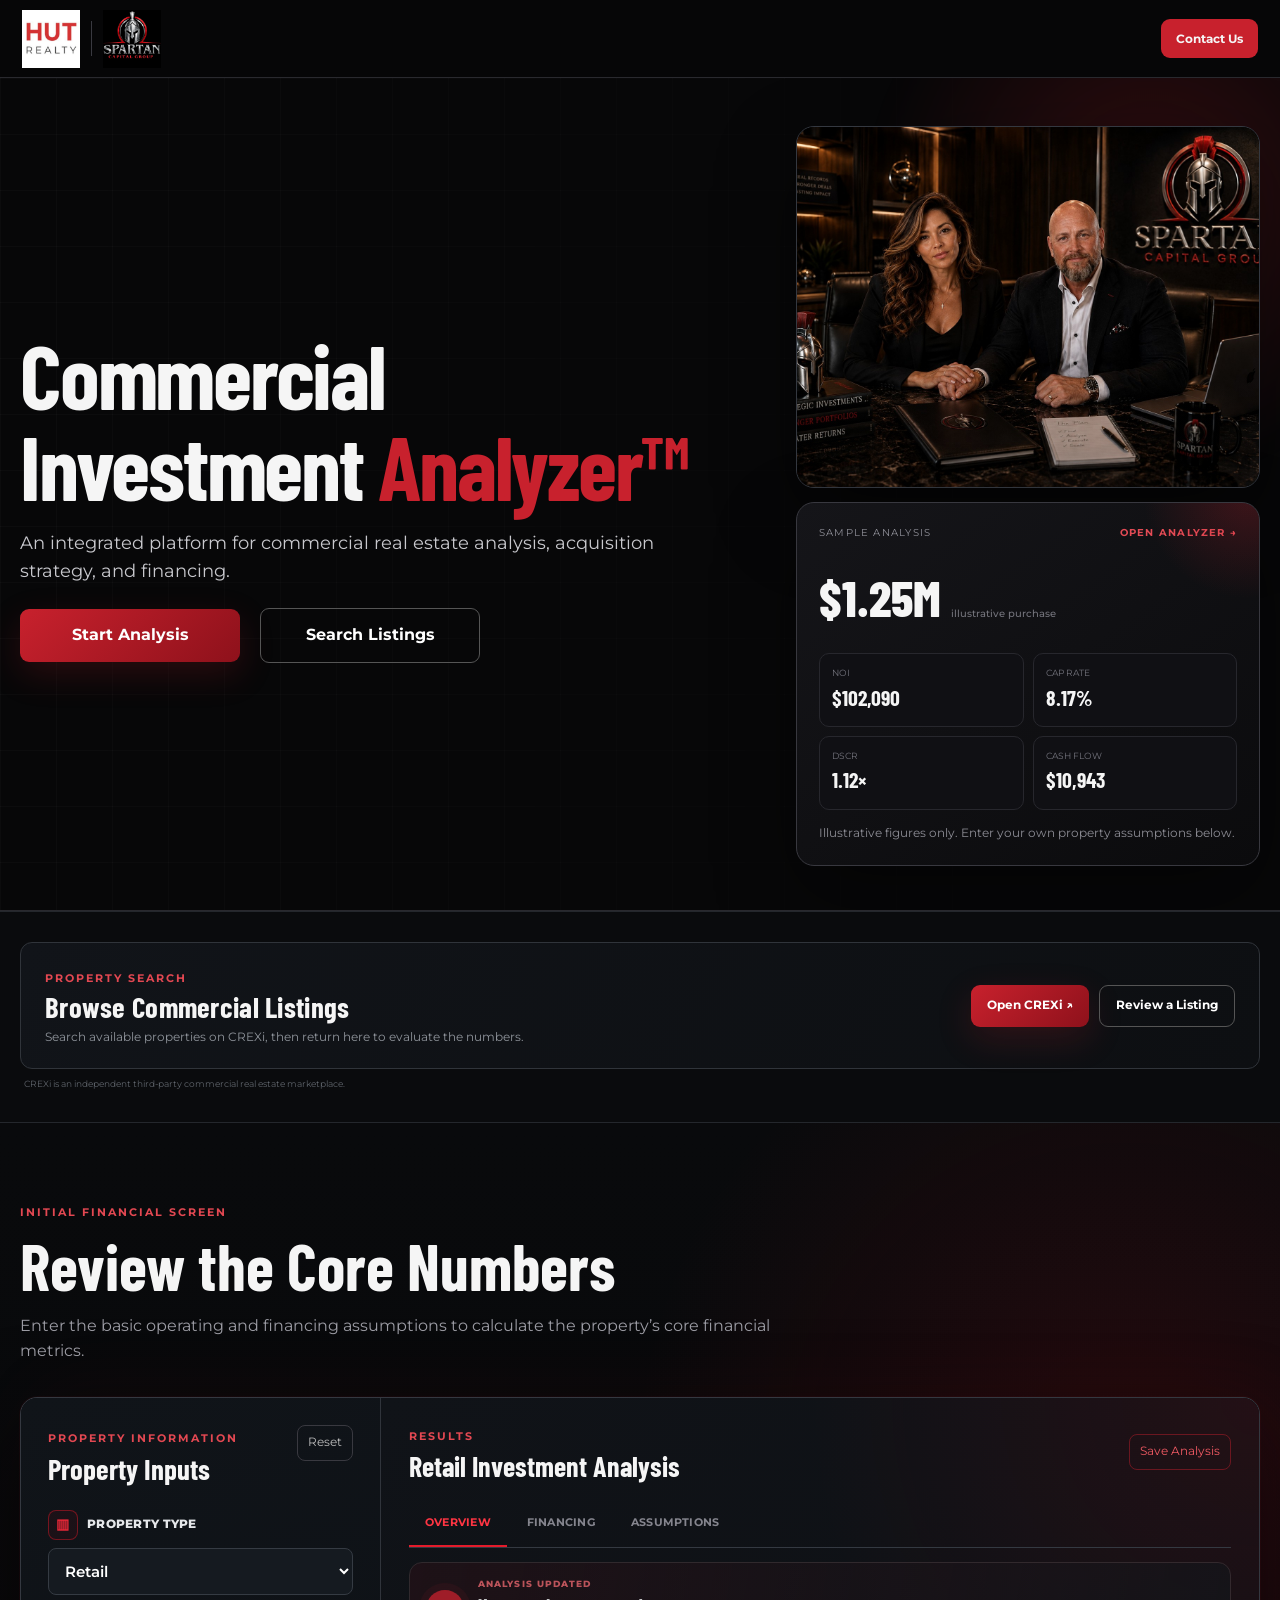
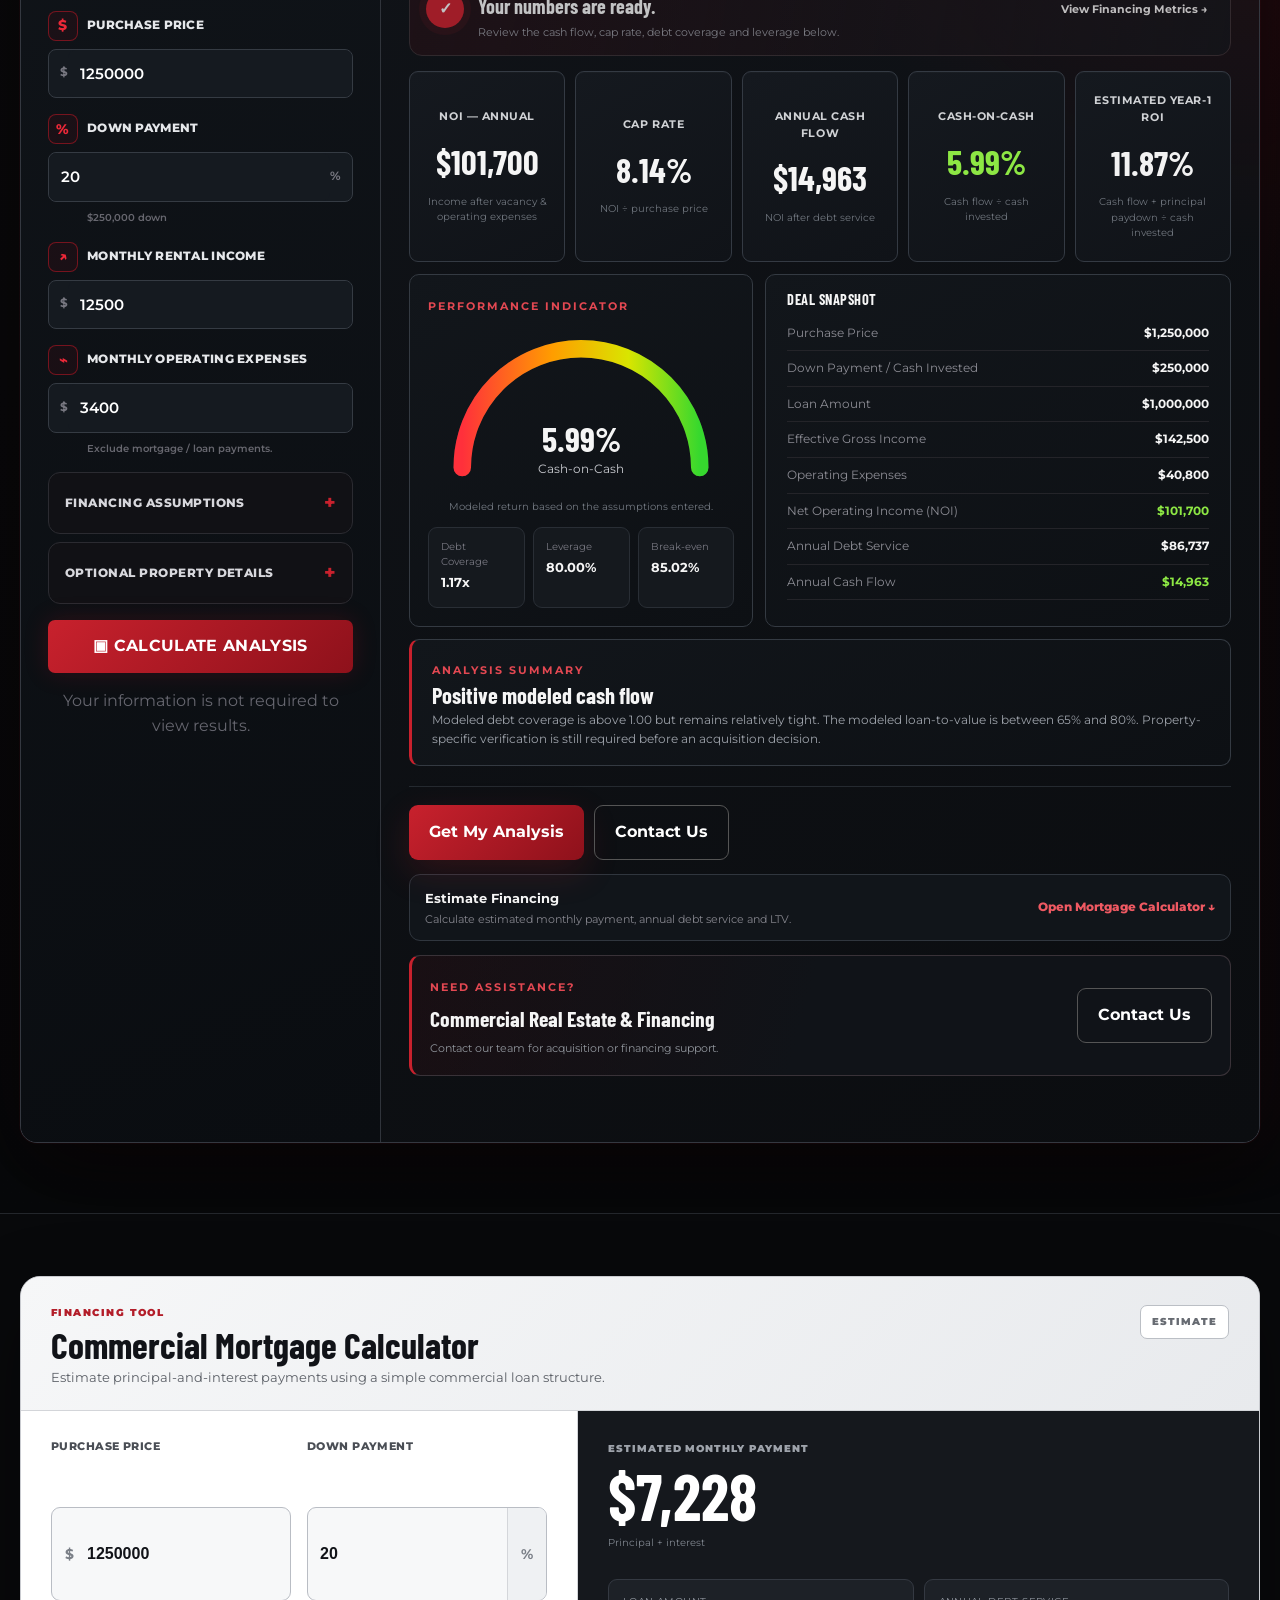
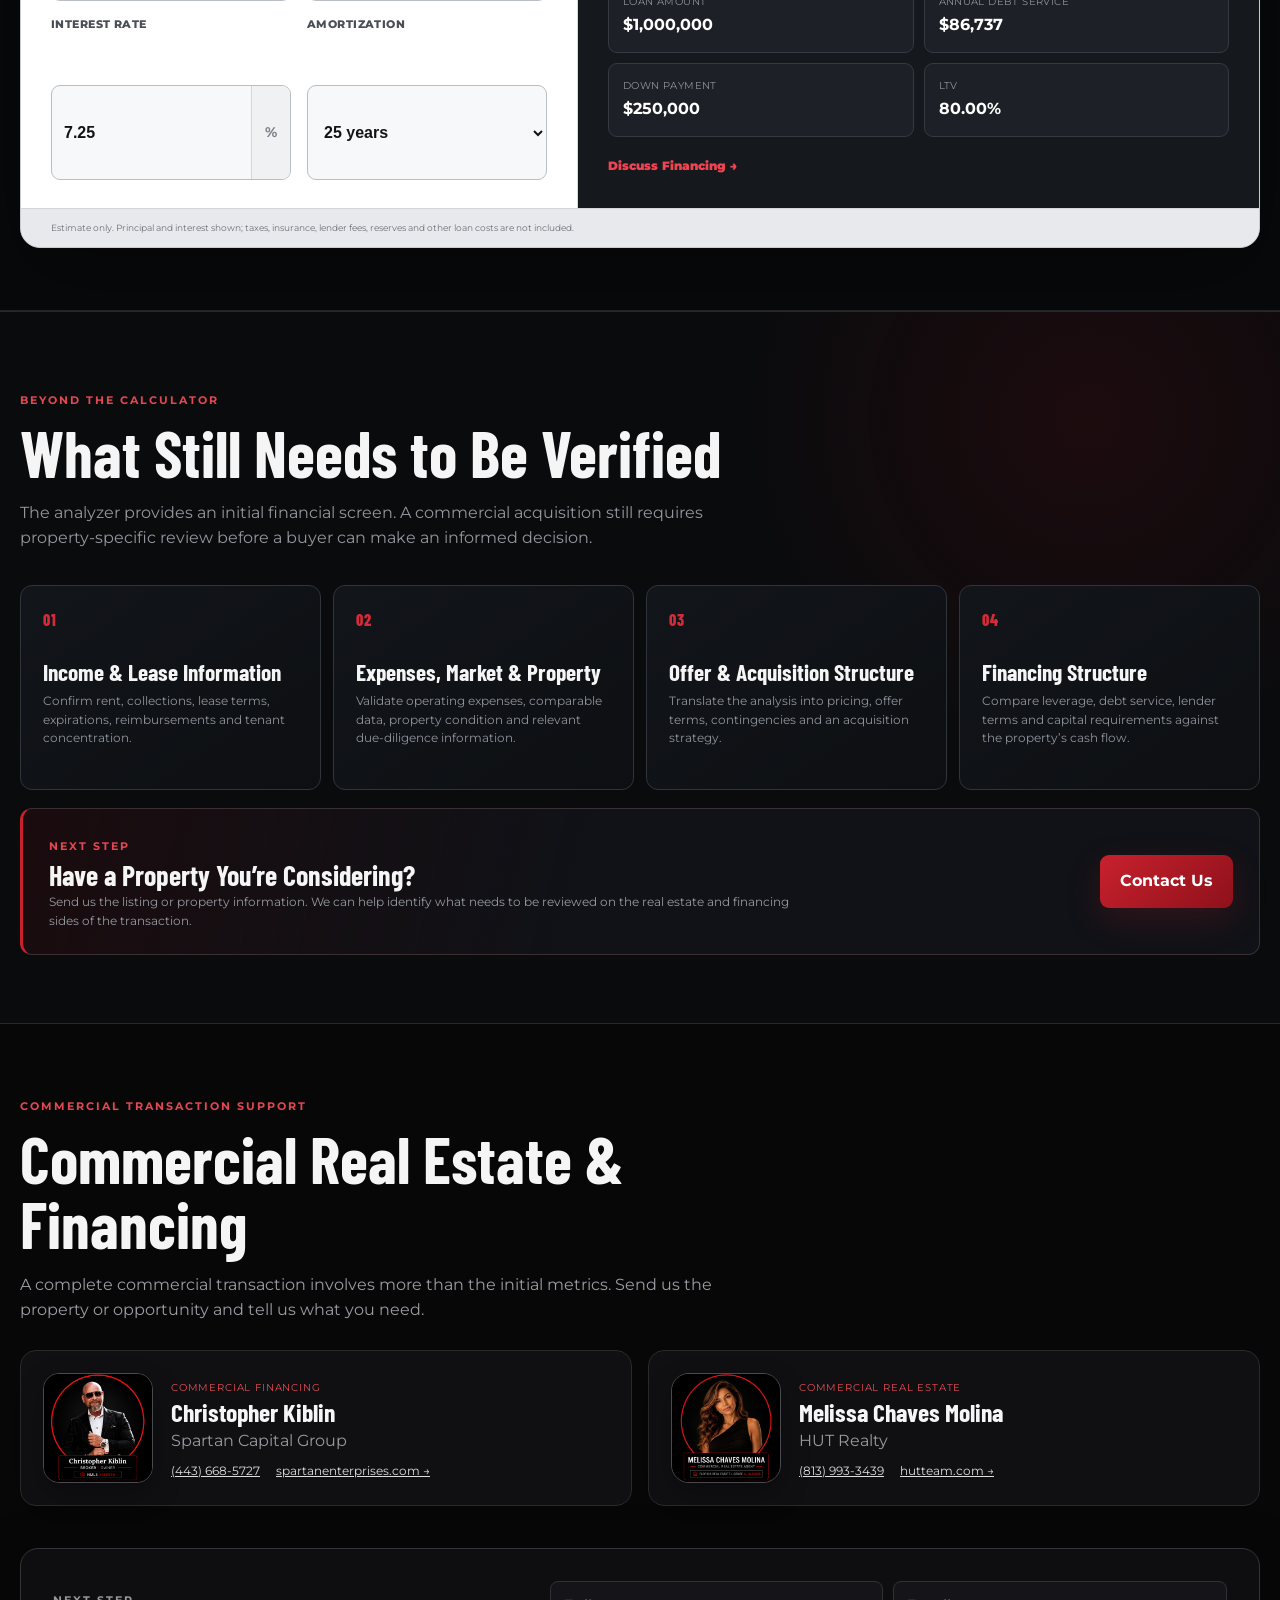
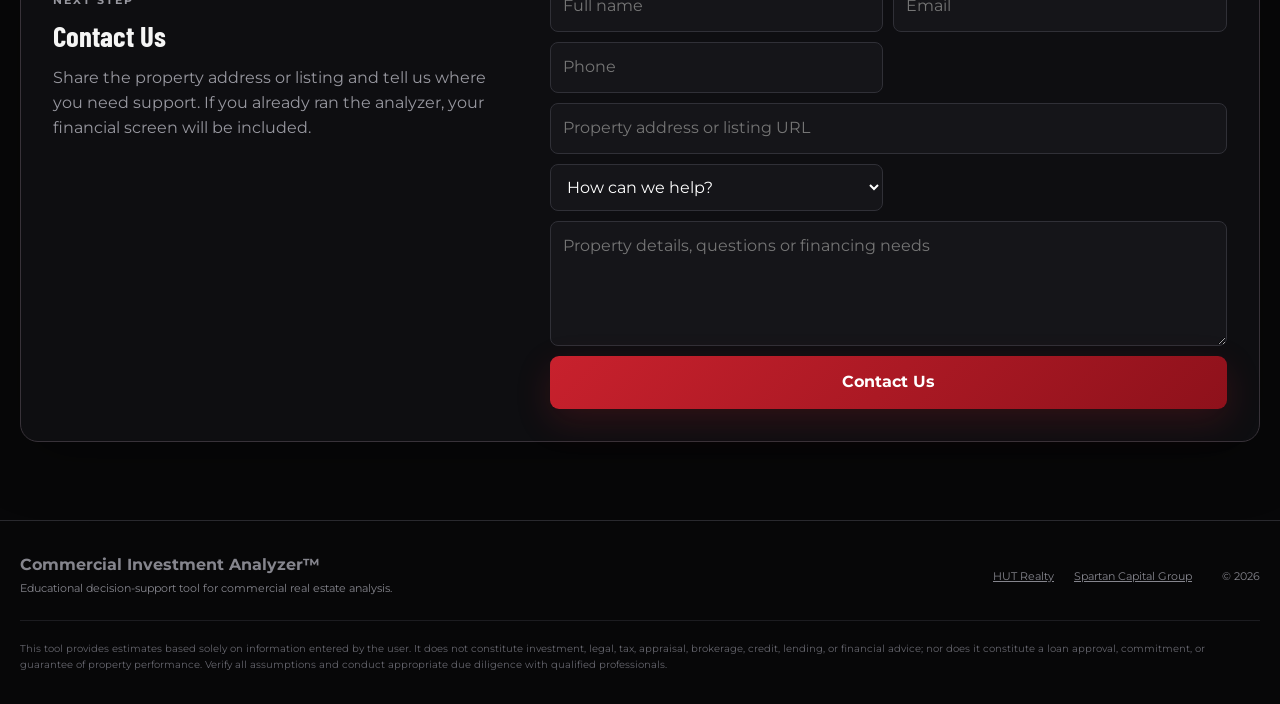
==== commit f593d341: "Add files via upload" ====
--- a/index.html
+++ b/index.html
@@ -904,6 +904,18 @@
   .mortgage-form{grid-template-columns:1fr}
 }
 
+
+/* Estimated Year-1 ROI */
+.metrics-grid{grid-template-columns:repeat(5,minmax(0,1fr))}
+.roi-metric strong{color:#f2f2f2}
+@media(max-width:1100px){
+  .metrics-grid{grid-template-columns:repeat(3,minmax(0,1fr))}
+}
+@media(max-width:650px){
+  .metrics-grid{grid-template-columns:1fr 1fr}
+  .roi-metric{grid-column:1/-1}
+}
+
 </style>
 </head>
 <body>
@@ -917,7 +929,7 @@
 <img alt="Spartan Capital Group" onerror="this.style.display='none'" onload="this.nextElementSibling.style.display='none'" src="spartan-capital-group-logo.jpg"/>
 <span class="brand-fallback"><b>SPARTAN</b><small>CAPITAL GROUP</small></span>
 </a>
-<a class="header-cta" href="#deal-review">Send Property</a>
+<a class="header-cta" href="#deal-review">Contact Us</a>
 </header>
 <div hidden="">
 <form data-netlify="true" method="POST" name="consultation-request">
@@ -1086,6 +1098,7 @@
 <article class="metric"><span>Cap Rate</span><strong id="capRateValue">0.00%</strong><small>NOI ÷ purchase price</small></article>
 <article class="metric"><span>Annual Cash Flow</span><strong id="cashFlowValue">$0</strong><small>NOI after debt service</small></article>
 <article class="metric highlight"><span>Cash-on-Cash</span><strong id="cocValue">0.00%</strong><small>Cash flow ÷ cash invested</small></article>
+<article class="metric roi-metric"><span>Estimated Year-1 ROI</span><strong id="roiValue">0.00%</strong><small>Cash flow + principal paydown ÷ cash invested</small></article>
 <article class="metric secondary-metric"><span>DSCR</span><strong id="dscrValue">—</strong><small>NOI ÷ annual debt service</small></article>
 <article class="metric secondary-metric"><span>LTV</span><strong id="ltvValue">0.00%</strong><small>Loan amount ÷ purchase price</small></article>
 </div>
@@ -1156,22 +1169,22 @@
 </div>
 <div class="results-actions">
 <button class="btn" id="downloadAnalysis" type="button">Get My Analysis</button>
-<button class="btn btn-outline" id="scheduleSession" type="button">Send This Property</button>
+<button class="btn btn-outline" id="scheduleSession" type="button">Contact Us</button>
 </div>
 <div class="mini-financing-note">
   <div>
-    <strong>Financing</strong>
-    <span>Loan terms affect debt service, coverage and cash flow.</span>
+    <strong>Estimate Financing</strong>
+    <span>Calculate estimated monthly payment, annual debt service and LTV.</span>
   </div>
-  <a href="https://www.spartanenterprises.com/" target="_blank" rel="noopener">Discuss Financing →</a>
+  <a href="#mortgage-calculator">Open Mortgage Calculator ↓</a>
 </div>
 <div class="result-handoff">
   <div>
-    <span class="step-label">NEXT STEP</span>
-    <strong>Want help with this opportunity?</strong>
-    <p>The calculator is an initial financial screen. Property, lease, market, acquisition and financing details still require property-specific review.</p>
+    <span class="step-label">NEED ASSISTANCE?</span>
+    <strong>Commercial Real Estate & Financing</strong>
+    <p>Contact our team for acquisition or financing support.</p>
   </div>
-  <button class="btn btn-outline" id="sendPropertyReview" type="button">Send This Property</button>
+  <button class="btn btn-outline" id="sendPropertyReview" type="button">Contact Us</button>
 </div>
 <p class="save-status" id="saveStatus" role="status"></p>
 </section>
@@ -1302,7 +1315,7 @@
       <h3>Have a Property You’re Considering?</h3>
       <p>Send us the listing or property information. We can help identify what needs to be reviewed on the real estate and financing sides of the transaction.</p>
     </div>
-    <a class="btn" href="#deal-review">Send Property</a>
+    <a class="btn" href="#deal-review">Contact Us</a>
   </div>
 </div>
 </section>
@@ -1340,7 +1353,7 @@
 <div class="consultation-wrap">
 <div>
 <p class="eyebrow">NEXT STEP</p>
-<h3>Send This Property</h3>
+<h3>Contact Us</h3>
 <p>Share the property address or listing and tell us where you need support. If you already ran the analyzer, your financial screen will be included.</p>
 </div>
 <form action="/?thankyou=consultation" class="consultation-form" data-netlify="true" method="POST" name="consultation-request">
@@ -1358,7 +1371,7 @@
 <option>Acquisition + Financing</option>
 </select>
 <textarea name="message" placeholder="Property details, questions or financing needs" rows="4"></textarea>
-<button class="btn" type="submit">Send Property</button>
+<button class="btn" type="submit">Contact Us</button>
 </form>
 </div>
 </div>
@@ -1430,6 +1443,7 @@
     `Cap Rate: ${pct(d.capRate)}`,
     `Annual Cash Flow: ${money(d.cashFlow)}`,
     `Cash-on-Cash: ${pct(d.coc)}`,
+    `Estimated Year-1 ROI: ${pct(d.roiYear1)}`,
     `DSCR: ${d.dscr===null ? "N/A" : d.dscr.toFixed(2)+"x"}`,
     `LTV: ${pct(d.ltv)}`,
     `Break-even Occupancy: ${d.breakEven===null ? "N/A" : pct(d.breakEven)}`
@@ -1479,12 +1493,16 @@
   const invested = down+closing+capex;
   const capRate = purchase ? noi/purchase*100 : 0;
   const coc = invested ? cashFlow/invested*100 : 0;
+  const balanceAfterYear1 = loanBalance(loan,rate,amort,Math.min(12,amort*12));
+  const principalPaydownYear1 = Math.max(0,loan-balanceAfterYear1);
+  const roiYear1 = invested ? (cashFlow+principalPaydownYear1)/invested*100 : 0;
   const dscr = annualDebt > 0 ? noi/annualDebt : null;
   const ltv = purchase ? loan/purchase*100 : 0;
   const breakEven = gross > 0 ? (opEx+annualDebt)/gross*100 : null;
 
   return {purchase,down,downPct,rate,amort,rent,other,vacancy,opExMonthly,closing,capex,
-    loan,monthlyDebt,annualDebt,gross,egi,opEx,noi,cashFlow,invested,capRate,coc,dscr,ltv,breakEven,
+    loan,monthlyDebt,annualDebt,gross,egi,opEx,noi,cashFlow,invested,capRate,coc,
+    balanceAfterYear1,principalPaydownYear1,roiYear1,dscr,ltv,breakEven,
     dealName:$("dealName").value.trim(),propertyType:$("propertyType").value};
 }
 function insight(d){
@@ -1532,7 +1550,7 @@
   setText("downPaymentPercent",`${money(d.down)} down`);
   setText("resultsDealName",d.dealName || `${d.propertyType} Investment Analysis`);
 
-  setText("noiValue",money(d.noi));setText("capRateValue",pct(d.capRate));setText("cashFlowValue",money(d.cashFlow));setText("cocValue",pct(d.coc));
+  setText("noiValue",money(d.noi));setText("capRateValue",pct(d.capRate));setText("cashFlowValue",money(d.cashFlow));setText("cocValue",pct(d.coc));setText("roiValue",pct(d.roiYear1));
   setText("performanceValue",pct(d.coc));
   setText("dscrValue",d.dscr===null?"N/A":`${d.dscr.toFixed(2)}x`);setText("ltvValue",pct(d.ltv));
 
@@ -1671,11 +1689,12 @@
   return `<h1>Commercial Investment Analysis Report</h1><p><b>${d.dealName||d.propertyType+" Opportunity"}</b><br><small>Prepared for ${name||"Client"} · ${new Date().toLocaleDateString()}</small></p>
   <h2>Investment Metrics</h2><div class="report-grid">
     <div><b>NOI</b><br>${money(d.noi)}</div><div><b>Cap Rate</b><br>${pct(d.capRate)}</div><div><b>Annual Cash Flow</b><br>${money(d.cashFlow)}</div><div><b>Cash-on-Cash</b><br>${pct(d.coc)}</div>
+    <div><b>Estimated Year-1 ROI</b><br>${pct(d.roiYear1)}</div><div><b>Year-1 Principal Paydown</b><br>${money(d.principalPaydownYear1)}</div>
     <div><b>DSCR</b><br>${d.dscr===null?"N/A":d.dscr.toFixed(2)+"x"}</div><div><b>LTV</b><br>${pct(d.ltv)}</div><div><b>Loan Amount</b><br>${money(d.loan)}</div><div><b>Cash Invested</b><br>${money(d.invested)}</div>
   </div>
   <h2>Deal Snapshot</h2><div class="report-grid"><div><b>Purchase Price</b><br>${money(d.purchase)}</div><div><b>Down Payment</b><br>${pct(d.downPct)} · ${money(d.down)}</div><div><b>Effective Gross Income</b><br>${money(d.egi)}</div><div><b>Operating Expenses</b><br>${money(d.opEx)}</div><div><b>Annual Debt Service</b><br>${money(d.annualDebt)}</div><div><b>Break-even Occupancy</b><br>${d.breakEven===null?"—":pct(d.breakEven)}</div></div>
   <h2>Professional Insight</h2><p><b>${ins.title}</b><br>${ins.text}</p>
-  <div class="report-footer">Educational estimate based solely on user-entered assumptions. Not investment, appraisal, legal, tax, brokerage, credit, lending, or financial advice. Financing and investment outcomes are not guaranteed. HUT Realty: hutteam.com · Spartan Capital Group: spartanenterprises.com</div>`;
+  <div class="report-footer">Estimated Year-1 ROI includes modeled annual cash flow plus scheduled principal paydown and excludes appreciation. Educational estimate based solely on user-entered assumptions. Not investment, appraisal, legal, tax, brokerage, credit, lending, or financial advice. Financing and investment outcomes are not guaranteed. HUT Realty: hutteam.com · Spartan Capital Group: spartanenterprises.com</div>`;
 }
 function buildPrintReport(d,name){
   $("printReport").innerHTML=createReportHTML(d,name);
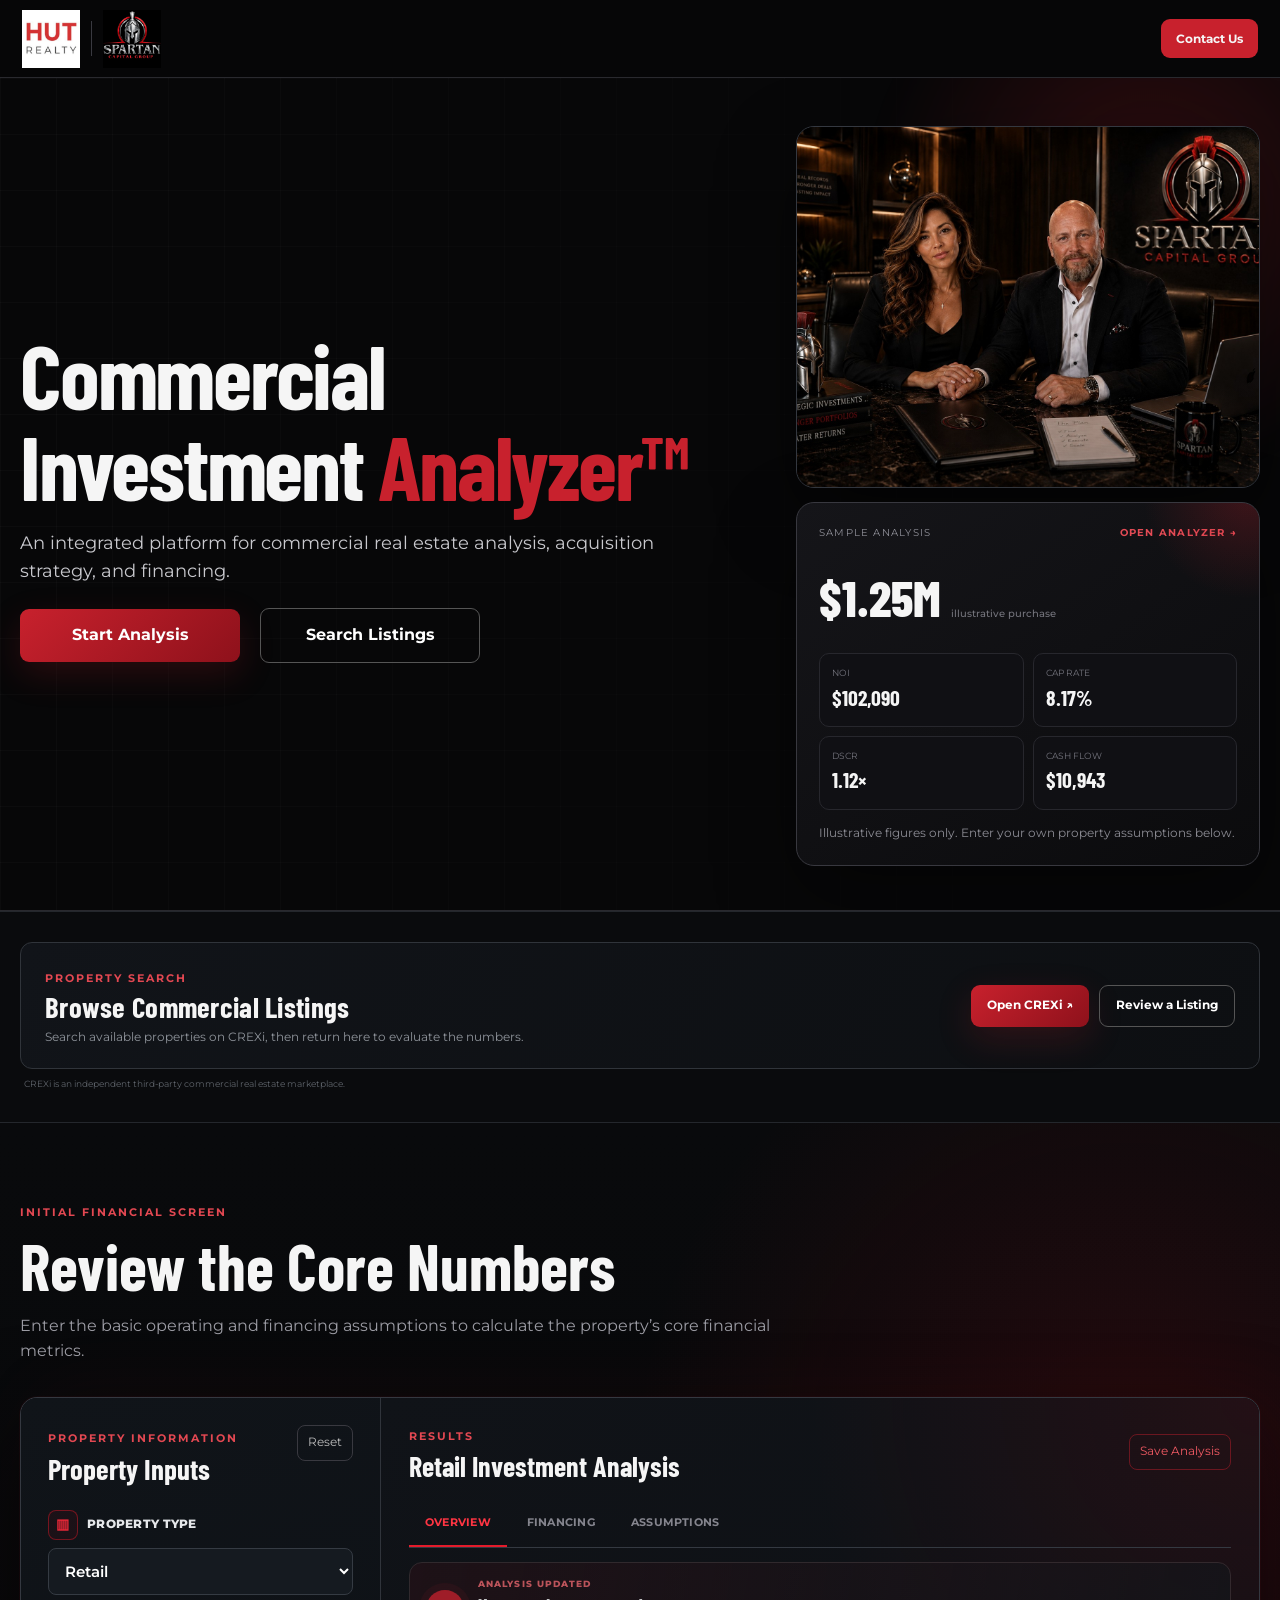
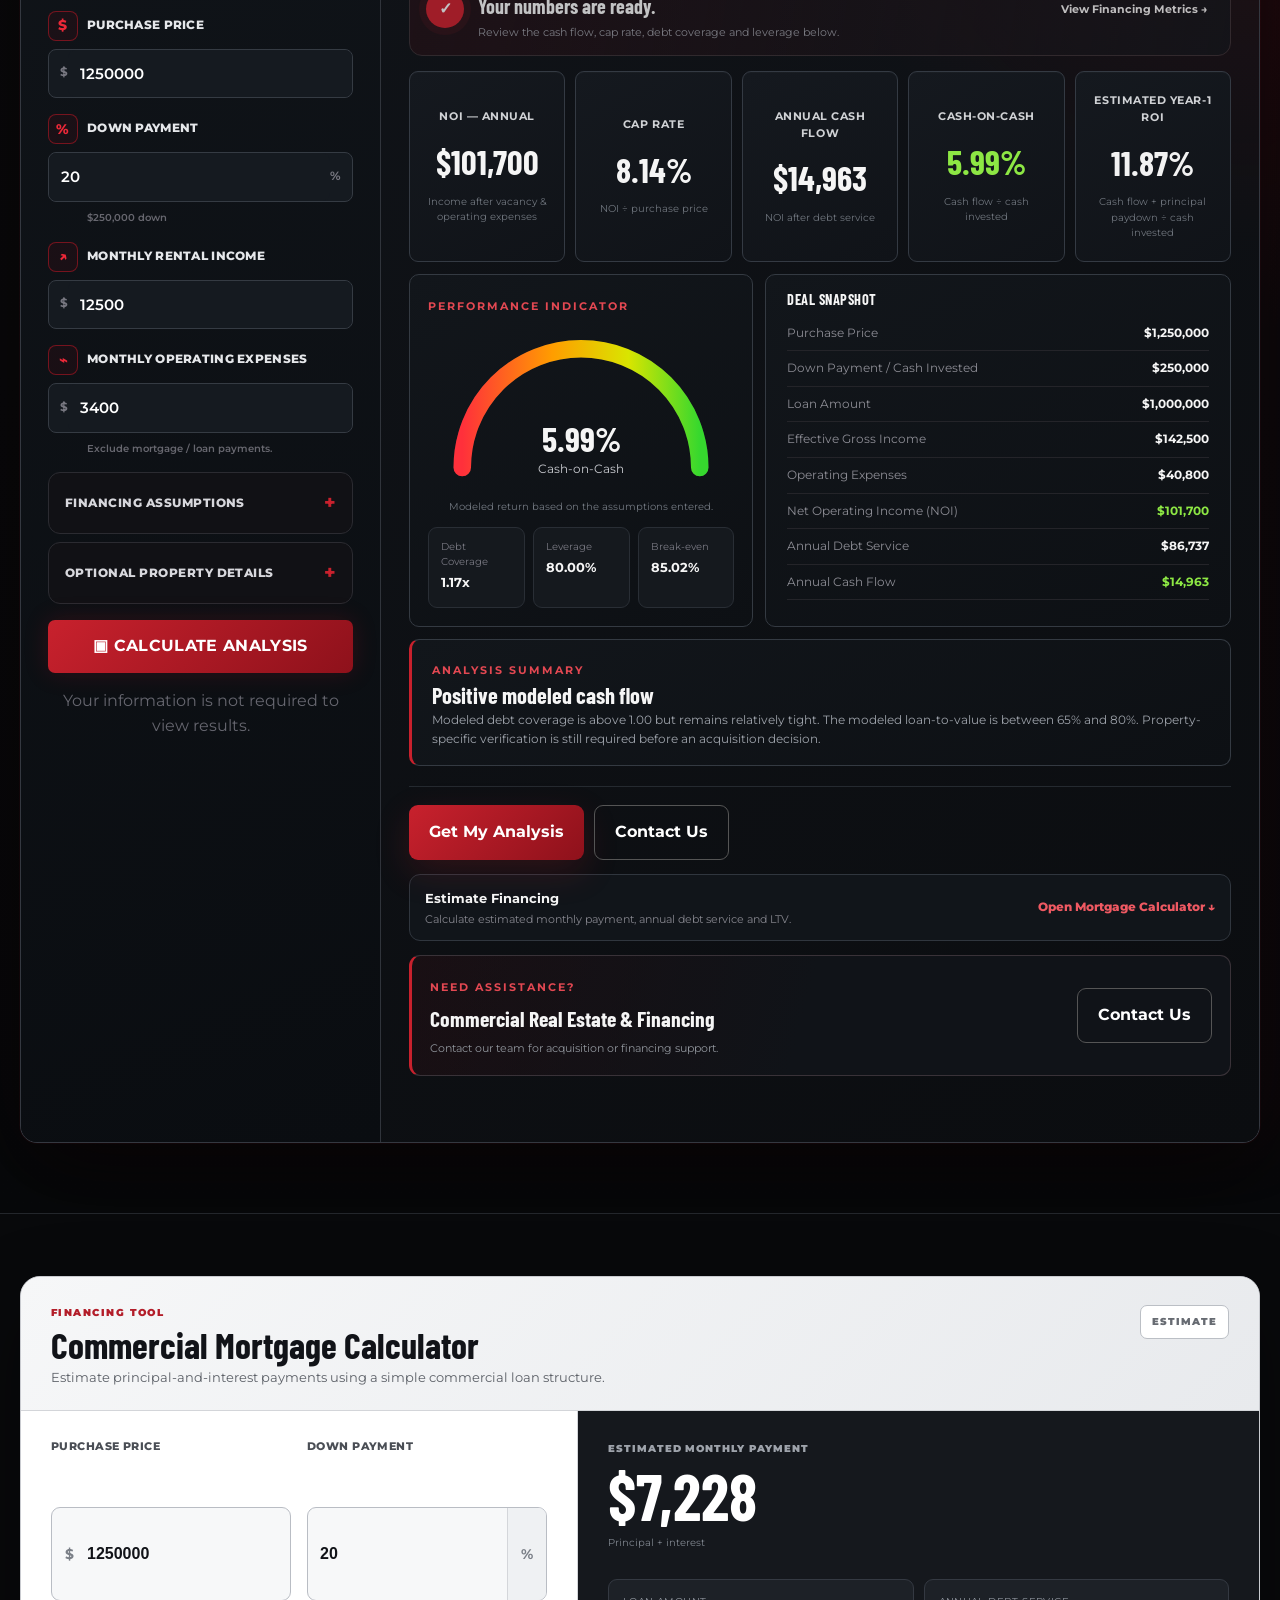
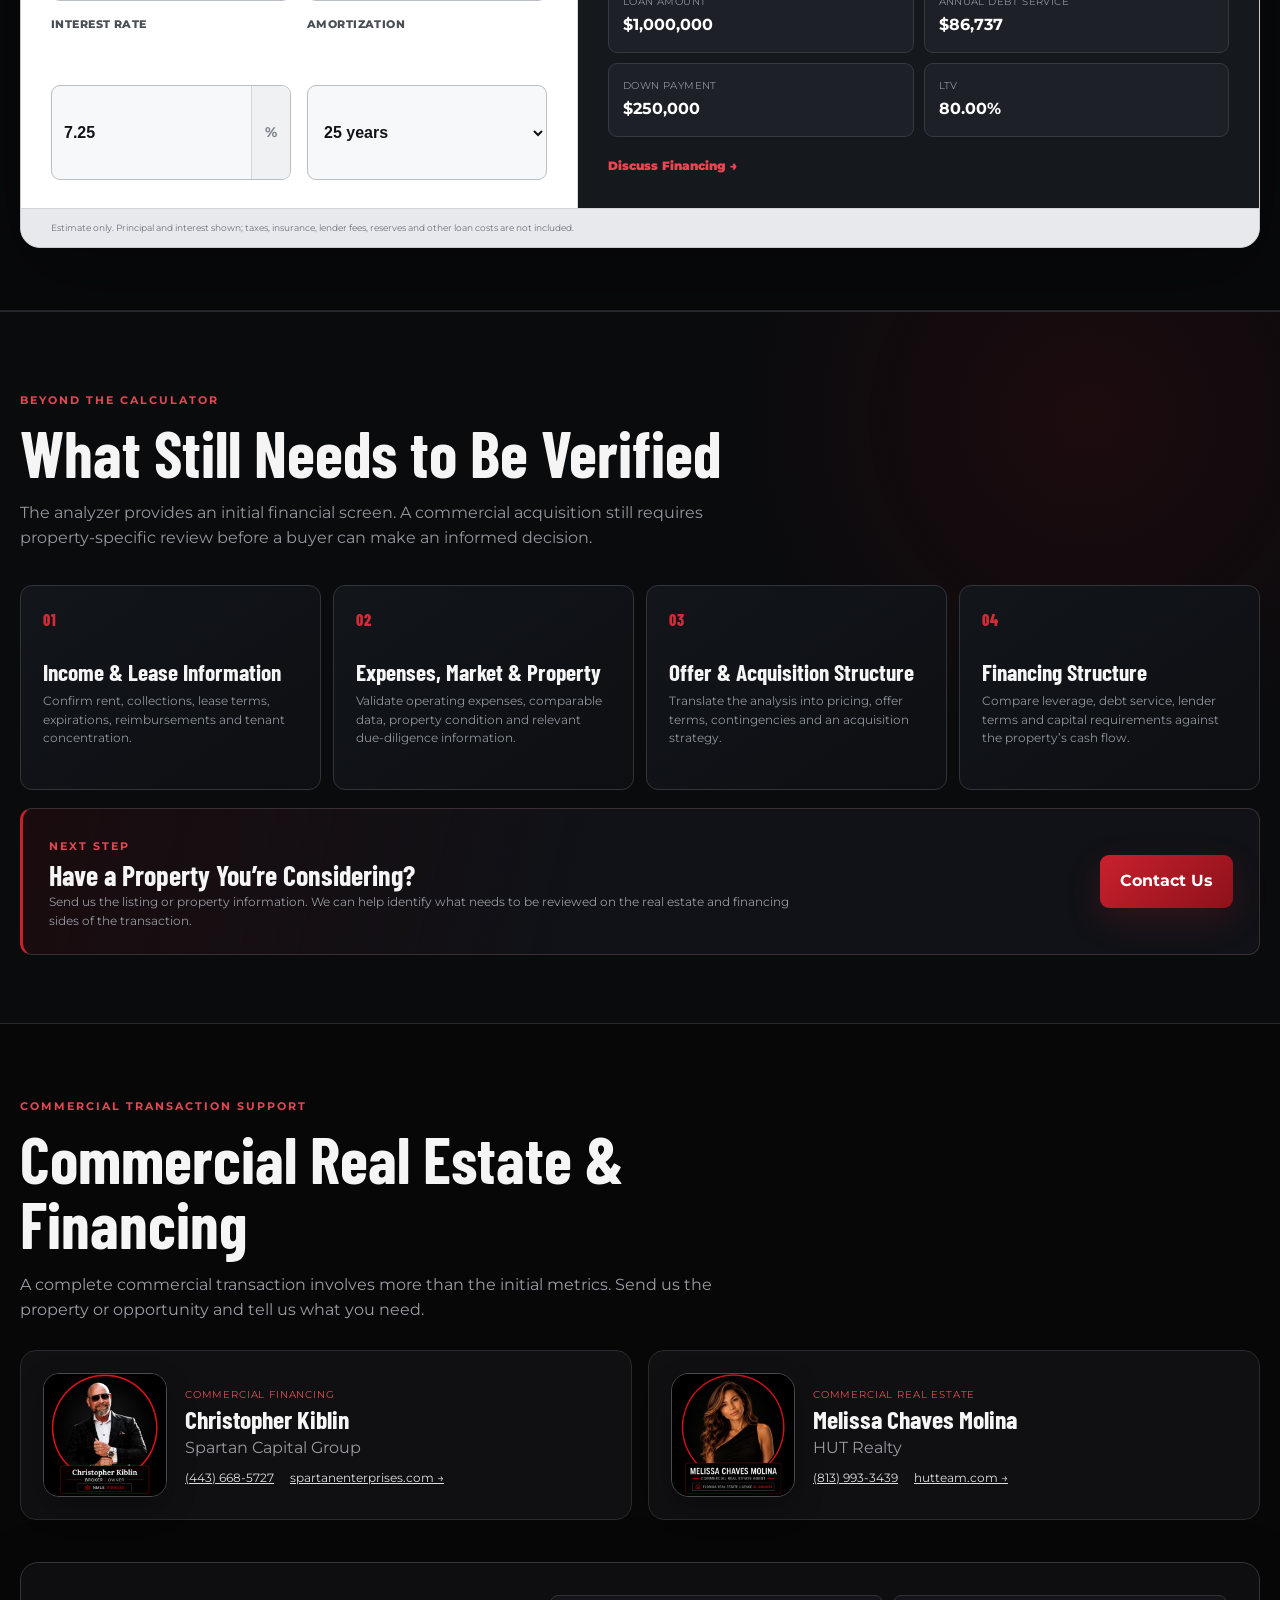
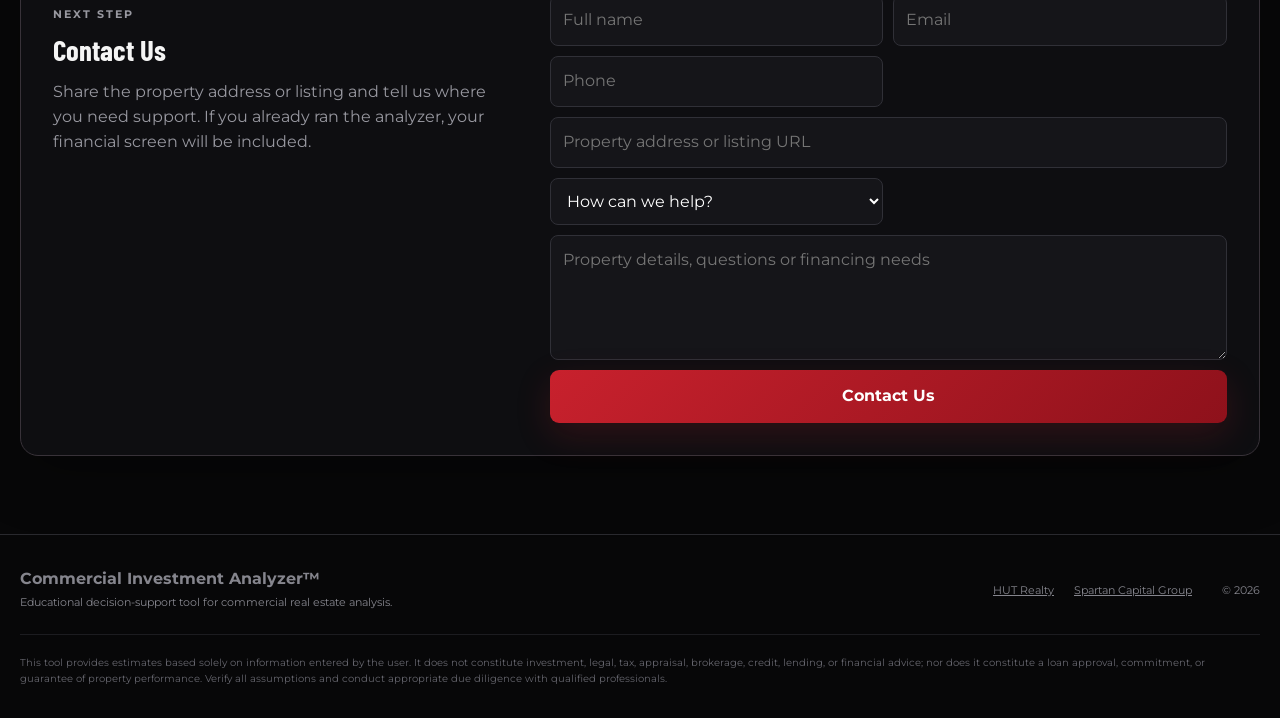
==== commit d2fae36f: "Add files via upload" ====
--- a/index.html
+++ b/index.html
@@ -914,6 +914,31 @@
 @media(max-width:650px){
   .metrics-grid{grid-template-columns:1fr 1fr}
   .roi-metric{grid-column:1/-1}
+}
+
+
+/* Slightly larger team contact photos */
+.team-card .avatar.avatar-photo{
+  width:124px;
+  height:124px;
+  min-width:124px;
+}
+.team-card .christopher-contact-photo{
+  width:164px;
+  height:164px;
+  min-width:164px;
+}
+@media(max-width:650px){
+  .team-card .avatar.avatar-photo{
+    width:104px;
+    height:104px;
+    min-width:104px;
+  }
+  .team-card .christopher-contact-photo{
+    width:140px;
+    height:140px;
+    min-width:140px;
+  }
 }
 
 </style>
